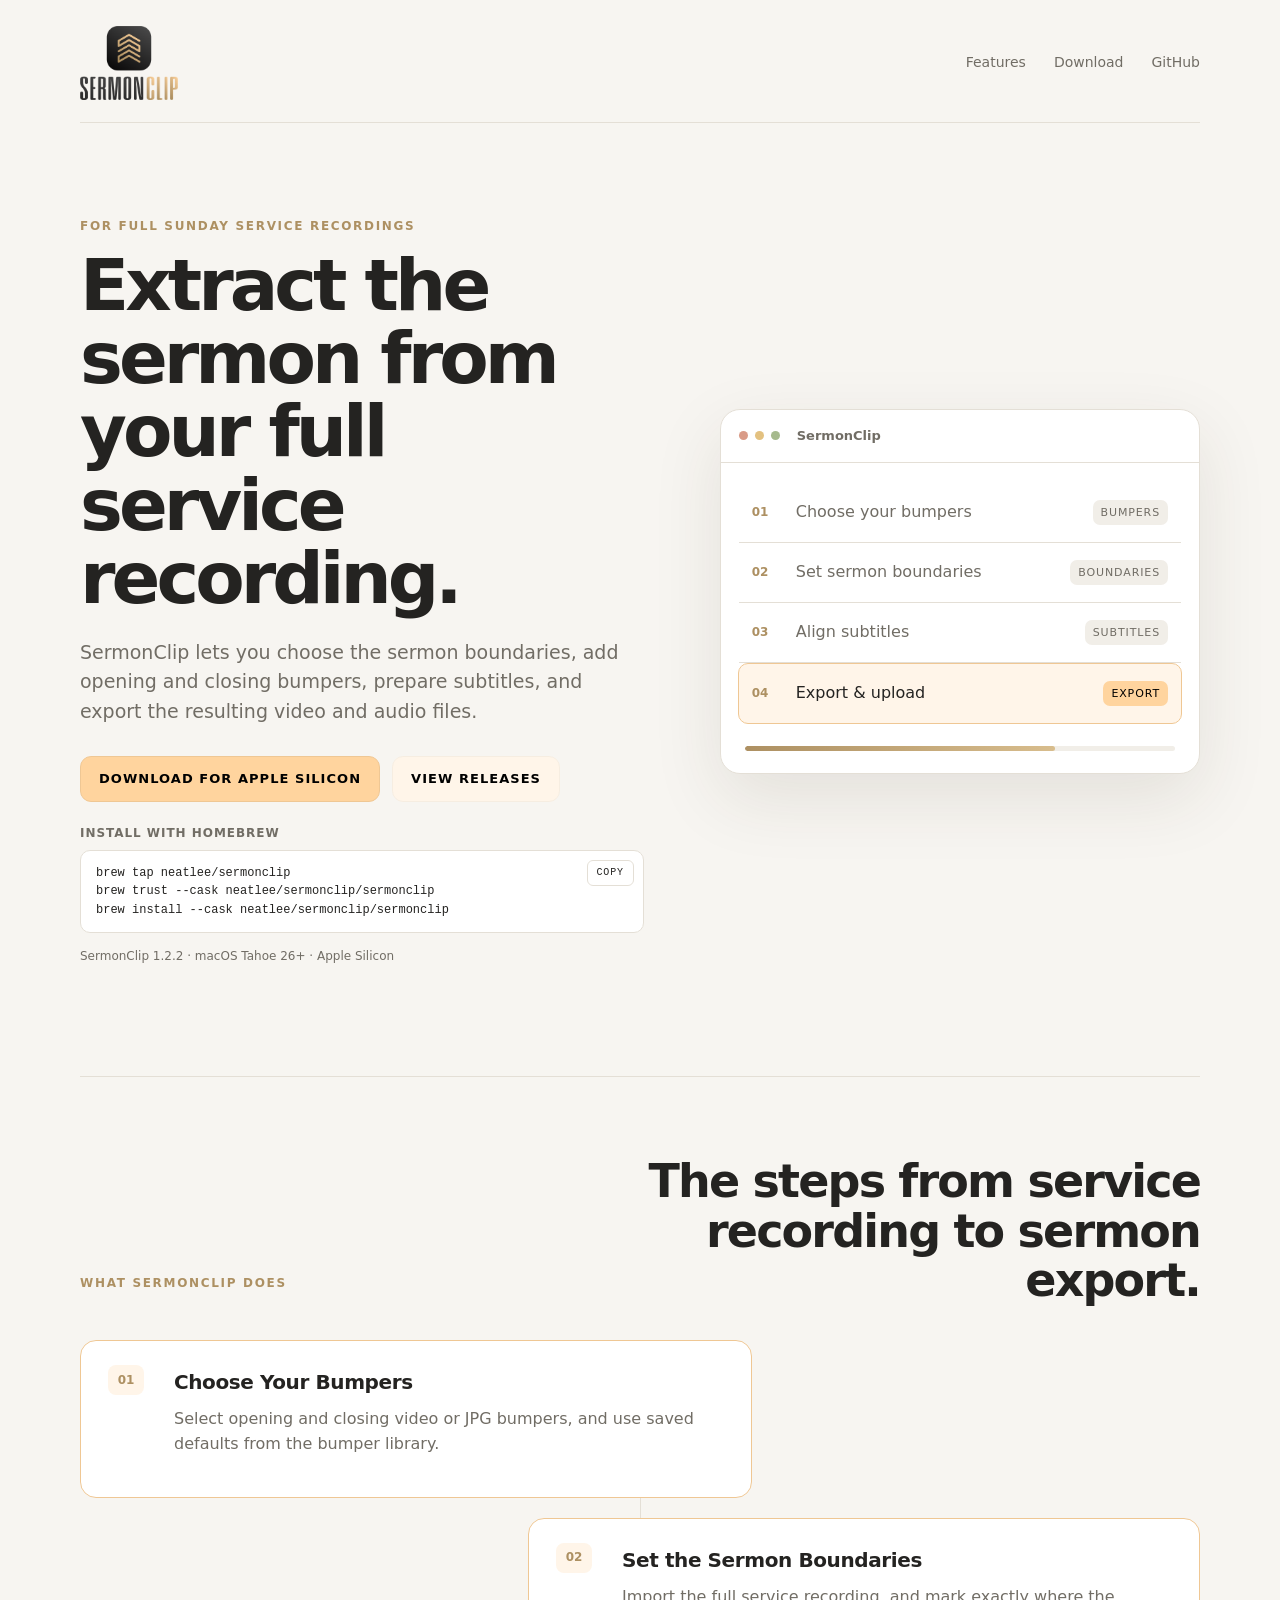
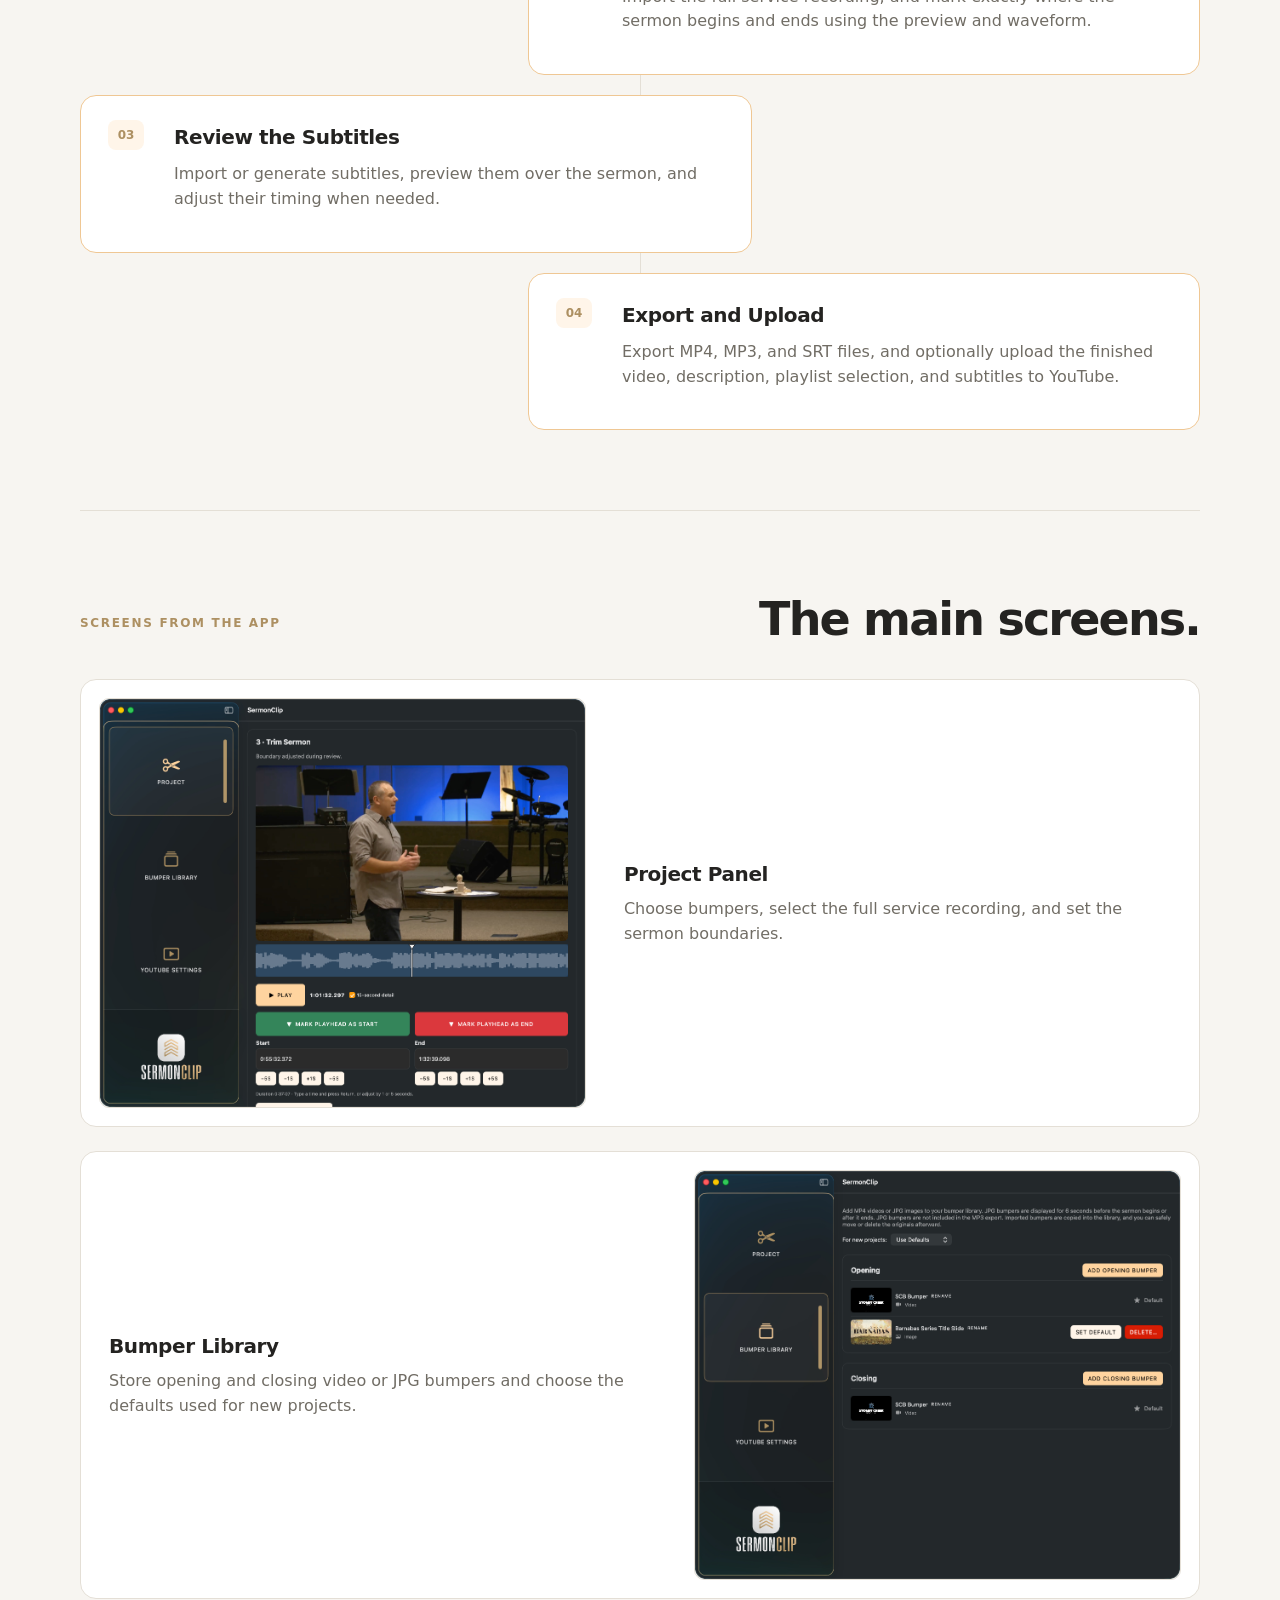
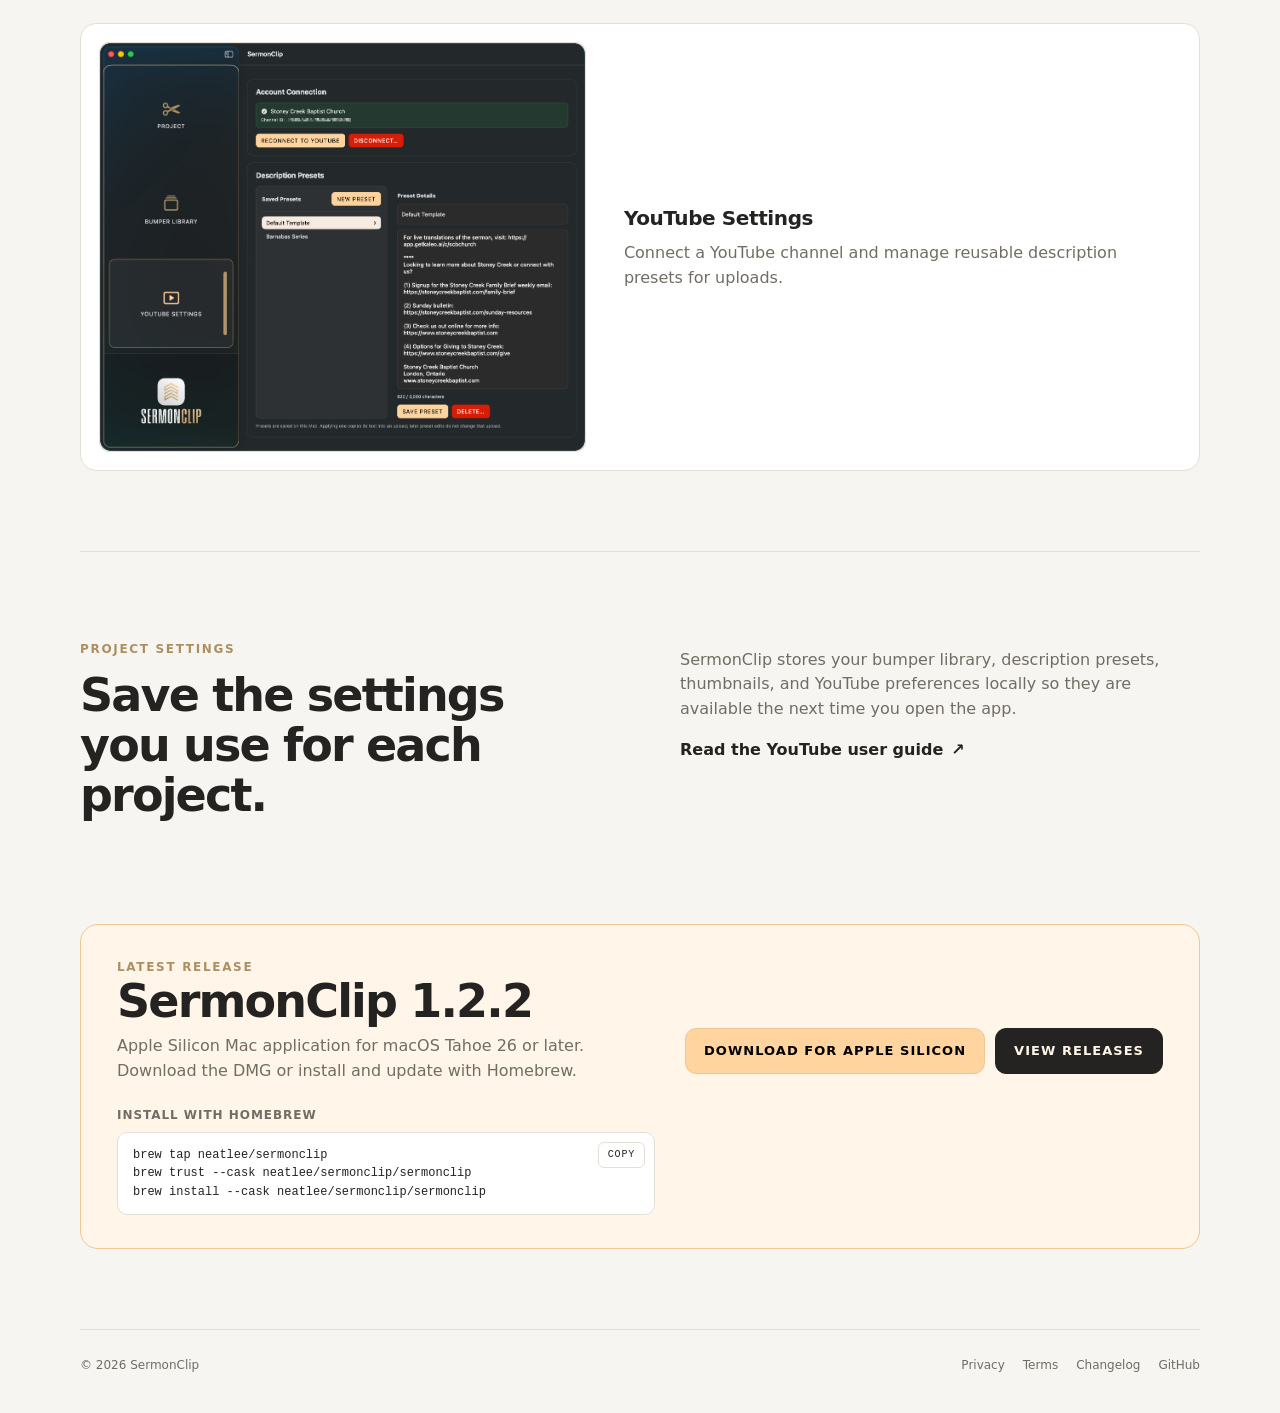
==== index.html @ 98834804 "Place release actions beside download copy" ====
<!doctype html>
<html lang="en">
<head>
  <meta charset="utf-8">
  <meta name="viewport" content="width=device-width, initial-scale=1">
  <meta name="description" content="SermonClip extracts a sermon from a full Sunday service recording and exports the video, audio, and subtitles.">
  <meta name="theme-color" content="#f7f5f1">
  <title>SermonClip — Sermon extraction from full service recordings</title>
  <link rel="icon" href="site-assets/favicon.png">
  <link rel="stylesheet" href="site.css">
  <!-- Google tag (gtag.js) -->
  <script async src="https://www.googletagmanager.com/gtag/js?id=G-7XK217PPE0"></script>
  <script>
    window.dataLayer = window.dataLayer || [];
    function gtag(){dataLayer.push(arguments);}
    gtag('js', new Date());
    gtag('config', 'G-7XK217PPE0');
  </script>
</head>
<body>
  <header class="site-header">
    <a class="brand" href="./" aria-label="SermonClip home">
      <picture class="brand-mark">
        <source media="(prefers-color-scheme: dark)" srcset="site-assets/SermonClip-Darkmode-Logo.png">
        <img src="site-assets/SermonClip-Lightmode-Logo.png" alt="SermonClip">
      </picture>
    </a>
    <nav aria-label="Primary navigation">
      <a href="#features">Features</a>
      <a href="#download">Download</a>
      <a href="https://github.com/neatlee/SermonClip">GitHub</a>
    </nav>
  </header>

  <main>
    <section class="hero" aria-labelledby="hero-title">
      <div class="hero-copy">
        <p class="eyebrow">For full Sunday service recordings</p>
        <h1 id="hero-title">Extract the sermon from your full service recording.</h1>
        <p class="lede">SermonClip lets you choose the sermon boundaries, add opening and closing bumpers, prepare subtitles, and export the resulting video and audio files.</p>
        <div class="hero-actions">
          <a class="button button-primary" href="https://github.com/neatlee/SermonClip/releases/download/v1.2.2/SermonClip-1.2.2-arm64.dmg">Download for Apple Silicon</a>
          <a class="button button-secondary" href="https://github.com/neatlee/SermonClip/releases">View releases</a>
        </div>
        <div class="homebrew-install"><div class="install-heading">Install with Homebrew</div><pre><button class="copy-command" type="button" data-copy="brew tap neatlee/sermonclip\nbrew trust --cask neatlee/sermonclip/sermonclip\nbrew install --cask neatlee/sermonclip/sermonclip">Copy</button><code>brew tap neatlee/sermonclip
brew trust --cask neatlee/sermonclip/sermonclip
brew install --cask neatlee/sermonclip/sermonclip</code></pre></div>
        <p class="microcopy">SermonClip 1.2.2 · macOS Tahoe 26+ · Apple Silicon</p>
      </div>
      <div class="hero-card" aria-label="SermonClip workflow">
        <div class="window-chrome"><span></span><span></span><span></span><b>SermonClip</b></div>
        <div class="workflow">
          <div class="workflow-row"><strong>01</strong><span>Choose your bumpers</span><em>Bumpers</em></div>
          <div class="workflow-row"><strong>02</strong><span>Set sermon boundaries</span><em>Boundaries</em></div>
          <div class="workflow-row"><strong>03</strong><span>Align subtitles</span><em>Subtitles</em></div>
          <div class="workflow-row active"><strong>04</strong><span>Export &amp; upload</span><em>Export</em></div>
        </div>
        <div class="progress"><span></span></div>
      </div>
    </section>

    <section class="section" id="features" aria-labelledby="features-title">
      <div class="section-heading"><p class="eyebrow">What SermonClip does</p><h2 id="features-title">The steps from service recording to sermon export.</h2></div>
      <div class="process-list">
        <article class="process-step reveal"><span class="process-number">01</span><div><h3>Choose Your Bumpers</h3><p>Select opening and closing video or JPG bumpers, and use saved defaults from the bumper library.</p></div></article>
        <article class="process-step reveal"><span class="process-number">02</span><div><h3>Set the Sermon Boundaries</h3><p>Import the full service recording, and mark exactly where the sermon begins and ends using the preview and waveform.</p></div></article>
        <article class="process-step reveal"><span class="process-number">03</span><div><h3>Review the Subtitles</h3><p>Import or generate subtitles, preview them over the sermon, and adjust their timing when needed.</p></div></article>
        <article class="process-step reveal"><span class="process-number">04</span><div><h3>Export and Upload</h3><p>Export MP4, MP3, and SRT files, and optionally upload the finished video, description, playlist selection, and subtitles to YouTube.</p></div></article>
      </div>
    </section>

    <section class="section screen-section" aria-labelledby="screens-title">
      <div class="section-heading"><p class="eyebrow">Screens from the app</p><h2 id="screens-title">The main screens.</h2></div>
      <div class="screen-grid">
        <article class="screen-card reveal"><a class="screen-card-link" href="site-assets/screens/project.png" data-lightbox="Project Panel"><img class="screen-card-image" src="site-assets/screens/project.png" alt="SermonClip Project Panel showing sermon trimming controls" loading="lazy"><div class="screen-caption"><h3>Project Panel</h3><p>Choose bumpers, select the full service recording, and set the sermon boundaries.</p></div></a></article>
        <article class="screen-card reveal"><a class="screen-card-link" href="site-assets/screens/bumpers.png" data-lightbox="Bumper Library"><img class="screen-card-image" src="site-assets/screens/bumpers.png" alt="SermonClip Bumper Library screen with opening and closing bumpers" loading="lazy"><div class="screen-caption"><h3>Bumper Library</h3><p>Store opening and closing video or JPG bumpers and choose the defaults used for new projects.</p></div></a></article>
        <article class="screen-card reveal"><a class="screen-card-link" href="site-assets/screens/youtube.png" data-lightbox="YouTube Settings"><img class="screen-card-image" src="site-assets/screens/youtube.png" alt="SermonClip YouTube Settings screen with account connection and description presets" loading="lazy"><div class="screen-caption"><h3>YouTube Settings</h3><p>Connect a YouTube channel and manage reusable description presets for uploads.</p></div></a></article>
      </div>
    </section>

    <section class="split-section reveal">
      <div><p class="eyebrow">Project settings</p><h2>Save the settings you use for each project.</h2></div>
      <div class="split-copy"><p>SermonClip stores your bumper library, description presets, thumbnails, and YouTube preferences locally so they are available the next time you open the app.</p><a class="text-link" href="youtube-setup/">Read the YouTube user guide <span aria-hidden="true">↗</span></a></div>
    </section>

    <section class="download-panel reveal" id="download" aria-labelledby="download-title">
      <div class="download-panel-copy"><p class="eyebrow">Latest release</p><h2 id="download-title">SermonClip 1.2.2</h2><p>Apple Silicon Mac application for macOS Tahoe 26 or later. Download the DMG or install and update with Homebrew.</p><div class="homebrew-install"><div class="install-heading">Install with Homebrew</div><pre><button class="copy-command" type="button" data-copy="brew tap neatlee/sermonclip\nbrew trust --cask neatlee/sermonclip/sermonclip\nbrew install --cask neatlee/sermonclip/sermonclip">Copy</button><code>brew tap neatlee/sermonclip
brew trust --cask neatlee/sermonclip/sermonclip
brew install --cask neatlee/sermonclip/sermonclip</code></pre></div></div><div class="download-actions"><a class="button button-primary" href="https://github.com/neatlee/SermonClip/releases/download/v1.2.2/SermonClip-1.2.2-arm64.dmg">Download for Apple Silicon</a><a class="button button-secondary" href="https://github.com/neatlee/SermonClip/releases">View releases</a></div>
    </section>
  </main>

  <footer class="site-footer">
    <span>© <span data-current-year>2026</span> SermonClip</span>
    <span class="footer-links"><a href="privacy/">Privacy</a><a href="terms/">Terms</a><a href="changelog/">Changelog</a><a href="https://github.com/neatlee/SermonClip">GitHub</a></span>
  </footer>
  <dialog class="lightbox" aria-label="Screenshot preview">
    <button class="lightbox-close" type="button" aria-label="Close screenshot preview"><span aria-hidden="true">×</span><span>CLOSE</span></button>
    <button class="lightbox-nav lightbox-prev" type="button" aria-label="Previous screenshot"><span aria-hidden="true">‹</span></button>
    <img src="" alt="">
    <button class="lightbox-nav lightbox-next" type="button" aria-label="Next screenshot"><span aria-hidden="true">›</span></button>
  </dialog>
  <script>
    document.documentElement.classList.add('js');
    const revealItems = document.querySelectorAll('.reveal');
    if ('IntersectionObserver' in window) {
      const observer = new IntersectionObserver((entries, instance) => {
        entries.forEach((entry) => {
          if (!entry.isIntersecting) return;
          entry.target.classList.add('is-visible');
          instance.unobserve(entry.target);
        });
      }, { threshold: 0.14, rootMargin: '0px 0px -8% 0px' });
      revealItems.forEach((item) => observer.observe(item));
    } else {
      revealItems.forEach((item) => item.classList.add('is-visible'));
    }

    const lightbox = document.querySelector('.lightbox');
    const lightboxImage = lightbox.querySelector('img');
    const lightboxLinks = [...document.querySelectorAll('[data-lightbox]')];
    let lightboxIndex = 0;
    const showLightboxImage = (index) => {
      lightboxIndex = (index + lightboxLinks.length) % lightboxLinks.length;
      const link = lightboxLinks[lightboxIndex];
      lightboxImage.src = link.href;
      lightboxImage.alt = link.querySelector('img').alt;
    };
    lightboxLinks.forEach((link, index) => {
      link.addEventListener('click', (event) => {
        event.preventDefault();
        showLightboxImage(index);
        lightbox.showModal();
      });
    });

    document.querySelectorAll('.copy-command').forEach((button) => {
      button.addEventListener('click', async () => {
        await navigator.clipboard.writeText(button.dataset.copy);
        const original = button.textContent;
        button.textContent = 'Copied';
        window.setTimeout(() => { button.textContent = original; }, 1500);
      });
    });
    lightbox.querySelector('.lightbox-prev').addEventListener('click', () => showLightboxImage(lightboxIndex - 1));
    lightbox.querySelector('.lightbox-next').addEventListener('click', () => showLightboxImage(lightboxIndex + 1));
    lightbox.querySelector('.lightbox-close').addEventListener('click', () => lightbox.close());
    lightbox.addEventListener('click', (event) => {
      if (event.target === lightbox) lightbox.close();
    });
    lightbox.addEventListener('keydown', (event) => {
      if (event.key === 'ArrowLeft') showLightboxImage(lightboxIndex - 1);
      if (event.key === 'ArrowRight') showLightboxImage(lightboxIndex + 1);
    });
    document.querySelectorAll('[data-current-year]').forEach((element) => {
      element.textContent = new Date().getFullYear();
    });
  </script>
</body>
</html>
---- site.css ----
:root {
  color-scheme: light dark;
  --bg: #f7f5f1;
  --surface: #ffffff;
  --surface-soft: #f1eee8;
  --text: #242321;
  --muted: #716d65;
  --line: #e4dfd6;
  --accent: #ad9062;
  --primary: #ffd49e;
  --primary-border: #efc794;
  --secondary: #fff5e9;
  --secondary-border: #f6ede1;
  --shadow: 0 24px 70px rgba(59, 47, 29, .10);
}

@media (prefers-color-scheme: dark) {
  :root { --bg:#1f211f; --surface:#292b29; --surface-soft:#30332f; --text:#f4f0e8; --muted:#bcb6ab; --line:#45463f; --primary:#ffd49e; --secondary:#fff5e9; --shadow:0 24px 70px rgba(0,0,0,.28); }
}

* { box-sizing: border-box; }
html { scroll-behavior: smooth; }
body { margin:0; background:var(--bg); color:var(--text); font-family:-apple-system,BlinkMacSystemFont,"SF Pro Display","SF Pro Text",system-ui,sans-serif; line-height:1.55; }
a { color:inherit; }
.site-header, main, .site-footer { width:min(1120px, calc(100% - 48px)); margin-inline:auto; }
.site-header { display:flex; align-items:center; justify-content:space-between; padding:26px 0 22px; border-bottom:1px solid var(--line); }
.brand { display:block; width:166px; }
.brand-mark img { display:block; width:100%; height:auto; max-height:74px; object-fit:contain; object-position:left center; }
nav { display:flex; align-items:center; gap:28px; font-size:14px; color:var(--muted); }
nav a, .text-link, .footer-links a { text-decoration:none; transition:color .25s ease; }
nav a:hover, .text-link:hover, .footer-links a:hover { color:var(--text); }
.hero { display:grid; grid-template-columns:1.08fr .92fr; gap:76px; align-items:center; padding:94px 0 110px; }
.hero-copy { animation:fade-up .7s cubic-bezier(.22,.8,.32,1) both; }
.hero-card { animation:fade-up .8s .12s cubic-bezier(.22,.8,.32,1) both; }
.eyebrow { margin:0 0 13px; color:var(--accent); font-size:12px; font-weight:750; letter-spacing:.14em; text-transform:uppercase; }
h1,h2,h3,p { margin-top:0; }
h1 { max-width:690px; margin-bottom:22px; font-size:clamp(42px,6vw,72px); line-height:1.02; letter-spacing:-.055em; }
h2 { margin-bottom:16px; font-size:clamp(30px,4vw,46px); line-height:1.08; letter-spacing:-.04em; }
h3 { margin-bottom:9px; font-size:20px; letter-spacing:-.02em; }
.lede { max-width:595px; margin-bottom:30px; color:var(--muted); font-size:19px; }
.hero-actions { display:flex; flex-wrap:wrap; gap:12px; }
.button { display:inline-flex; align-items:center; justify-content:center; min-height:46px; padding:11px 18px; border:1px solid; border-radius:11px; font-size:13px; font-weight:750; letter-spacing:.08em; text-decoration:none; text-transform:uppercase; transition:transform .18s ease, box-shadow .18s ease, background .18s ease; }
.button:hover { transform:translateY(-2px); box-shadow:0 8px 20px rgba(61,44,22,.12); }
.button-primary { background:var(--primary); border-color:var(--primary-border); color:#000; }
.button-secondary { background:var(--secondary); border-color:var(--secondary-border); color:#000; }
.microcopy { margin:14px 0 0; color:var(--muted); font-size:12px; }
.homebrew-install { position:relative; max-width:620px; margin-top:22px; }.install-heading { margin-bottom:7px; color:var(--muted); font-size:12px; font-weight:750; letter-spacing:.08em; text-transform:uppercase; }.copy-command { position:absolute; top:36px; right:10px; z-index:1; padding:4px 9px; border:1px solid var(--line); border-radius:6px; background:var(--surface); color:var(--text); cursor:pointer; font:inherit; font-size:10px; letter-spacing:.08em; text-transform:uppercase; transition:color .25s ease, border-color .25s ease, background .25s ease; }.copy-command:hover { border-color:var(--primary-border); background:var(--primary); }.homebrew-install pre { overflow:auto; margin:0; padding:13px 108px 13px 15px; border:1px solid var(--line); border-radius:10px; background:var(--surface); color:var(--text); font:12px/1.55 ui-monospace,SFMono-Regular,Menlo,monospace; }.homebrew-install code { white-space:pre; }
.hero-card { overflow:hidden; border:1px solid var(--line); border-radius:20px; background:var(--surface); box-shadow:var(--shadow); transition:transform .35s ease, box-shadow .35s ease; }
.hero-card:hover { transform:translateY(-5px); box-shadow:0 30px 80px rgba(59,47,29,.14); }
.window-chrome { display:flex; align-items:center; gap:7px; padding:16px 18px; border-bottom:1px solid var(--line); color:var(--muted); font-size:13px; }
.window-chrome span { width:9px; height:9px; border-radius:50%; background:#d8d2c8; }.window-chrome span:first-child { background:#d99b87; }.window-chrome span:nth-child(2) { background:#e3c180; }.window-chrome span:nth-child(3) { background:#a6ba8d; }.window-chrome b { margin-left:10px; font-weight:650; }
.workflow { padding:20px 18px 12px; }.workflow-row { display:grid; grid-template-columns:34px 1fr auto; align-items:center; gap:10px; padding:17px 13px; border-bottom:1px solid var(--line); color:var(--muted); }.workflow-row strong { color:var(--accent); font-size:12px; }.workflow-row em { padding:4px 8px; border-radius:7px; background:var(--surface-soft); font-size:11px; font-style:normal; letter-spacing:.08em; text-transform:uppercase; }.workflow-row.active { margin-inline:-1px; border:1px solid var(--primary-border); border-radius:10px; background:var(--secondary); color:var(--text); }.workflow-row.active em { background:var(--primary); color:#000; }
.progress { height:5px; margin:10px 24px 22px; overflow:hidden; border-radius:10px; background:var(--surface-soft); }.progress span { display:block; width:72%; height:100%; border-radius:inherit; background:linear-gradient(90deg,var(--accent),#d8bd8d,var(--accent)); background-size:200% 100%; animation:progress-shimmer 3.5s ease-in-out infinite; }
.section { padding:80px 0; border-top:1px solid var(--line); }.section-heading { display:flex; align-items:end; justify-content:space-between; gap:40px; margin-bottom:34px; }.section-heading h2 { max-width:620px; margin-bottom:0; text-align:right; }
.process-list { position:relative; display:grid; gap:20px; }
.process-list::before { position:absolute; top:24px; bottom:24px; left:50%; width:1px; background:var(--line); content:""; }
.process-step { position:relative; z-index:1; display:grid; grid-template-columns:48px 1fr; align-items:start; gap:18px; width:60%; min-height:146px; padding:24px 27px; border:1px solid var(--primary-border); border-radius:16px; background:var(--surface); }
.process-step:nth-child(even) { margin-left:auto; }
.process-step:hover { border-color:var(--primary-border); }
.process-number { display:inline-flex; align-items:center; justify-content:center; width:36px; height:30px; border-radius:8px; background:var(--secondary); color:var(--accent); font-size:12px; font-weight:750; }
.process-step h3 { margin:2px 0 9px; }
.process-step p, .split-copy p, .download-panel p { color:var(--muted); }
.screen-section { padding-top:84px; }
.screen-grid { display:grid; gap:24px; }
.screen-card { overflow:hidden; padding:0; border:1px solid var(--line); border-radius:16px; background:var(--surface); transition:transform .25s ease, border-color .25s ease, box-shadow .25s ease; }
.screen-card-link { display:flex; align-items:center; gap:28px; padding:18px; color:inherit; text-decoration:none; }
.screen-card:nth-child(even) .screen-card-image { order:2; }
.screen-card:nth-child(even) .screen-caption { order:1; }
.screen-card:hover { transform:translateY(-4px); border-color:var(--primary-border); box-shadow:0 14px 34px rgba(59,47,29,.08); }
.screen-card-link { border-radius:inherit; outline-offset:4px; }
.screen-card-link:focus-visible { outline:2px solid var(--accent); }
.screen-card-image { display:block; flex:0 0 45%; width:100%; max-width:45%; height:auto; border:1px solid var(--line); border-radius:10px; transition:filter .2s ease, transform .2s ease; }
.screen-card-link:hover .screen-card-image { filter:brightness(.94); transform:scale(1.01); }
.screen-caption { min-width:0; flex:1 1 auto; padding:19px 10px; }
.screen-caption h3 { margin-bottom:7px; }
.screen-caption p { margin-bottom:0; color:var(--muted); }
.lightbox { width:min(1000px,calc(100% - 40px)); max-width:none; padding:0 64px; overflow:visible; border:0; outline:none; background:transparent; }
.lightbox:focus,.lightbox:focus-visible { outline:none; }
.lightbox::backdrop { background:rgba(0,0,0,.72); }
.lightbox img { display:block; width:100%; height:auto; max-height:calc(100vh - 70px); object-fit:contain; }
.lightbox-close { display:flex; align-items:center; gap:5px; margin:10px 0 8px auto; padding:0; border:0; background:transparent; color:#fff; font:inherit; font-size:11px; font-weight:750; letter-spacing:.12em; cursor:pointer; transition:color .25s ease; }
.lightbox-close:hover { color:var(--accent); }
.lightbox-close:focus,.lightbox-close:focus-visible { outline:none; box-shadow:none; }
.lightbox-close span:first-child { font-size:18px; font-weight:400; line-height:11px; }
.lightbox-nav { position:absolute; top:50%; display:flex; align-items:center; justify-content:center; width:34px; height:54px; margin:0; padding:0; transform:translateY(-50%); border:1px solid rgba(255,255,255,.28); border-radius:10px; background:rgba(0,0,0,.38); color:#fff; font:inherit; font-size:30px; line-height:1; cursor:pointer; transition:color .25s ease, transform .18s ease, background .18s ease; }
.lightbox-nav:hover { background:rgba(0,0,0,.62); }
.lightbox-nav:hover { color:var(--accent); }
.lightbox-nav:hover { transform:translateY(-50%) scale(1.1); }
.lightbox-prev { left:12px; }
.lightbox-next { right:12px; }
@media (max-width:560px) { .lightbox { padding:0 50px; }.lightbox-nav { width:30px; height:46px; }.lightbox-prev { left:0; }.lightbox-next { right:0; } }
.split-section { display:grid; grid-template-columns:1fr 1fr; gap:80px; padding:88px 0; border-top:1px solid var(--line); animation:fade-up .7s .08s cubic-bezier(.22,.8,.32,1) both; }.split-copy { max-width:500px; padding-top:8px; }.text-link { display:inline-flex; gap:8px; color:var(--text); font-weight:700; }.text-link span { transition:transform .2s ease; }.text-link:hover span { transform:translate(3px,-3px); }
.download-panel { display:flex; align-items:flex-start; justify-content:space-between; gap:30px; margin:0 0 80px; padding:33px 36px; border:1px solid var(--primary-border); border-radius:18px; background:var(--secondary); color:#242321; animation:fade-up .7s .14s cubic-bezier(.22,.8,.32,1) both; }.download-panel-copy { flex:1; min-width:0; }.download-panel h2 { margin-bottom:8px; }.download-panel .eyebrow { color:var(--accent); }.download-panel p { margin-bottom:0; color:#716d65; }.download-panel .homebrew-install { max-width:620px; }.download-panel .install-heading { color:#716d65; }.download-panel .button-secondary { background:#242321; border-color:#242321; color:var(--secondary); }.download-actions { display:flex; flex-wrap:wrap; justify-content:flex-end; gap:10px; margin-top:70px; flex-shrink:0; }
.site-footer { display:flex; justify-content:space-between; gap:20px; padding:26px 0 38px; border-top:1px solid var(--line); color:var(--muted); font-size:12px; }.footer-links { display:flex; gap:18px; }
.legal-page { max-width:780px; padding:78px 0 90px; }.legal-page h1 { margin-bottom:12px; font-size:clamp(38px,5vw,58px); }.legal-date { margin-bottom:44px; color:var(--muted); font-size:14px; }.legal-page h2 { margin:42px 0 13px; font-size:25px; }.legal-page p, .legal-page li { color:var(--muted); }.legal-page ul { padding-left:22px; }.legal-page li + li { margin-top:8px; }.legal-page a { color:var(--text); font-weight:650; }
.changelog-page h3 { margin:32px 0 11px; font-size:21px; }
.muted-parenthetical { color:var(--muted); font-size:.55em; font-weight:500; letter-spacing:0; }
.js .reveal { opacity:0; transform:translateY(24px); animation:none !important; transition:opacity .7s cubic-bezier(.22,.8,.32,1), transform .7s cubic-bezier(.22,.8,.32,1); }
.js .reveal.is-visible { opacity:1; transform:none; }
.js .feature-card:nth-child(2) { transition-delay:.08s; }.js .feature-card:nth-child(3) { transition-delay:.16s; }
@keyframes fade-up { from { opacity:0; transform:translateY(12px); } to { opacity:1; transform:translateY(0); } }
@keyframes progress-shimmer { 0%,100% { background-position:100% 0; } 50% { background-position:0 0; } }
@media (prefers-reduced-motion: reduce) { *, *::before, *::after { animation-duration:.01ms !important; animation-iteration-count:1 !important; scroll-behavior:auto !important; transition-duration:.01ms !important; } }
@media (max-width:800px) { .hero { grid-template-columns:1fr; gap:42px; padding:64px 0 76px; }.screen-grid,.split-section { grid-template-columns:1fr; }.screen-card-link { flex-direction:column; align-items:stretch; gap:8px; }.screen-card-image { flex-basis:auto; max-width:100%; }.screen-card:nth-child(even) .screen-card-image,.screen-card:nth-child(even) .screen-caption { order:initial; }.section-heading { display:block; }.section-heading h2 { margin-top:10px; text-align:left; }.process-list::before { left:18px; }.process-step,.process-step:nth-child(even) { width:100%; margin-left:0; }.split-section { gap:18px; }.download-panel { display:block; }.download-actions { justify-content:flex-start; margin-top:20px; } }
@media (max-width:560px) { .site-header, main, .site-footer { width:min(100% - 32px, 1120px); }.site-header { align-items:flex-start; gap:18px; }.brand { width:137px; } nav { flex-wrap:wrap; justify-content:flex-end; gap:10px 14px; font-size:12px; }.hero { padding-top:48px; }.lede { font-size:17px; }.feature-card { min-height:0; }.feature-number { margin-bottom:28px; }.site-footer { display:block; }.footer-links { margin-top:13px; flex-wrap:wrap; } }
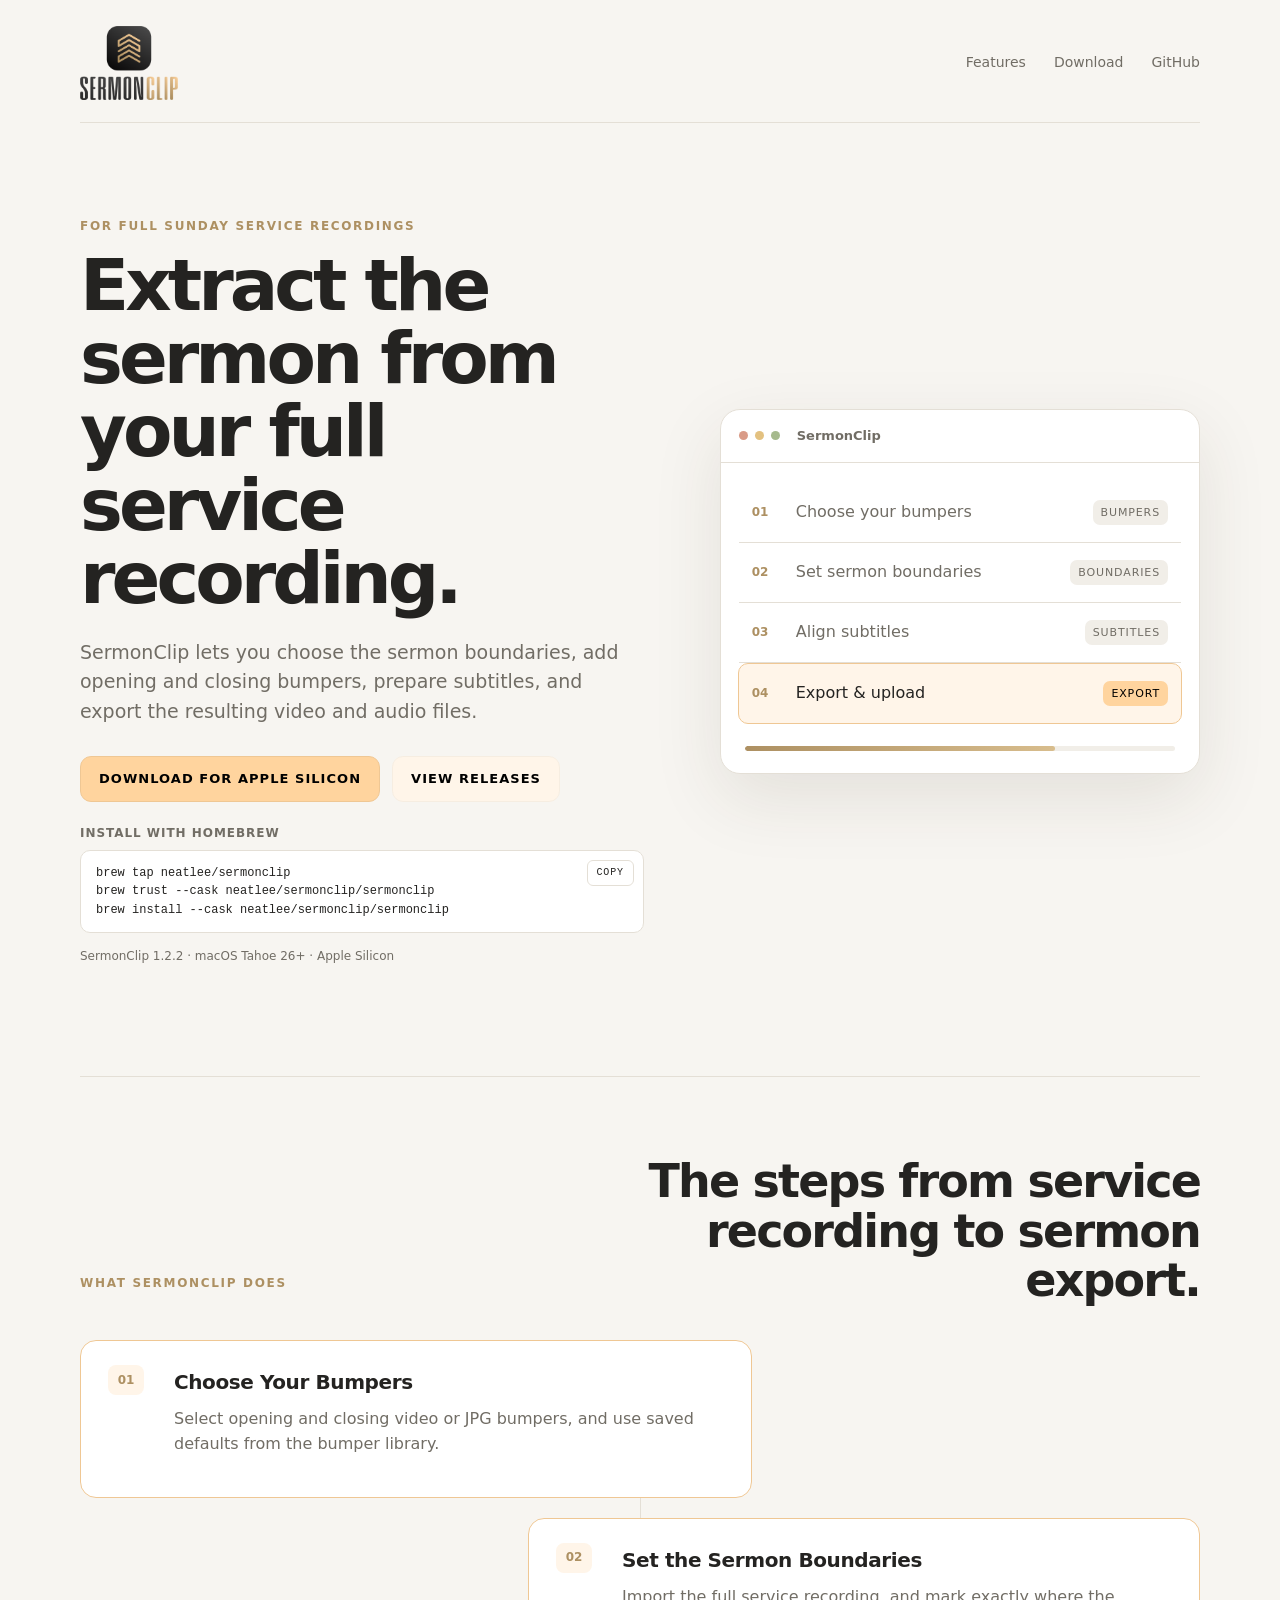
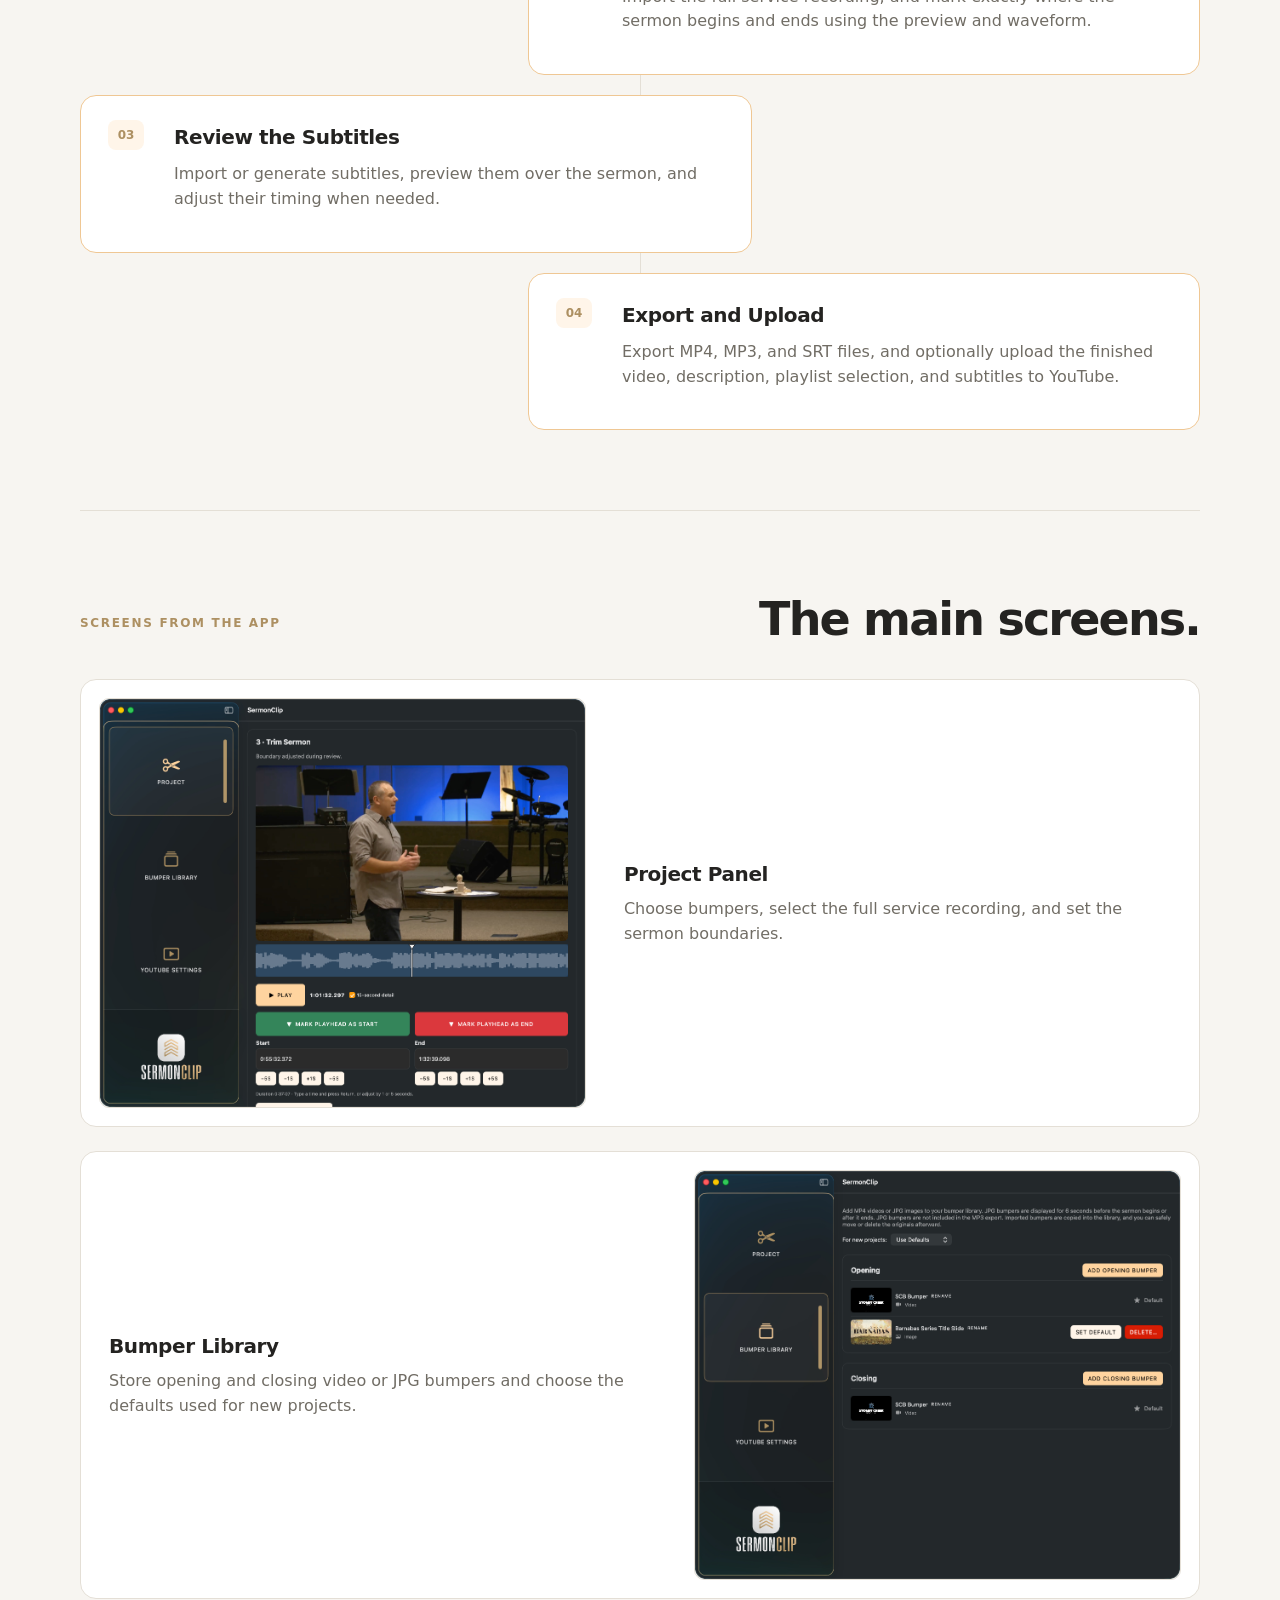
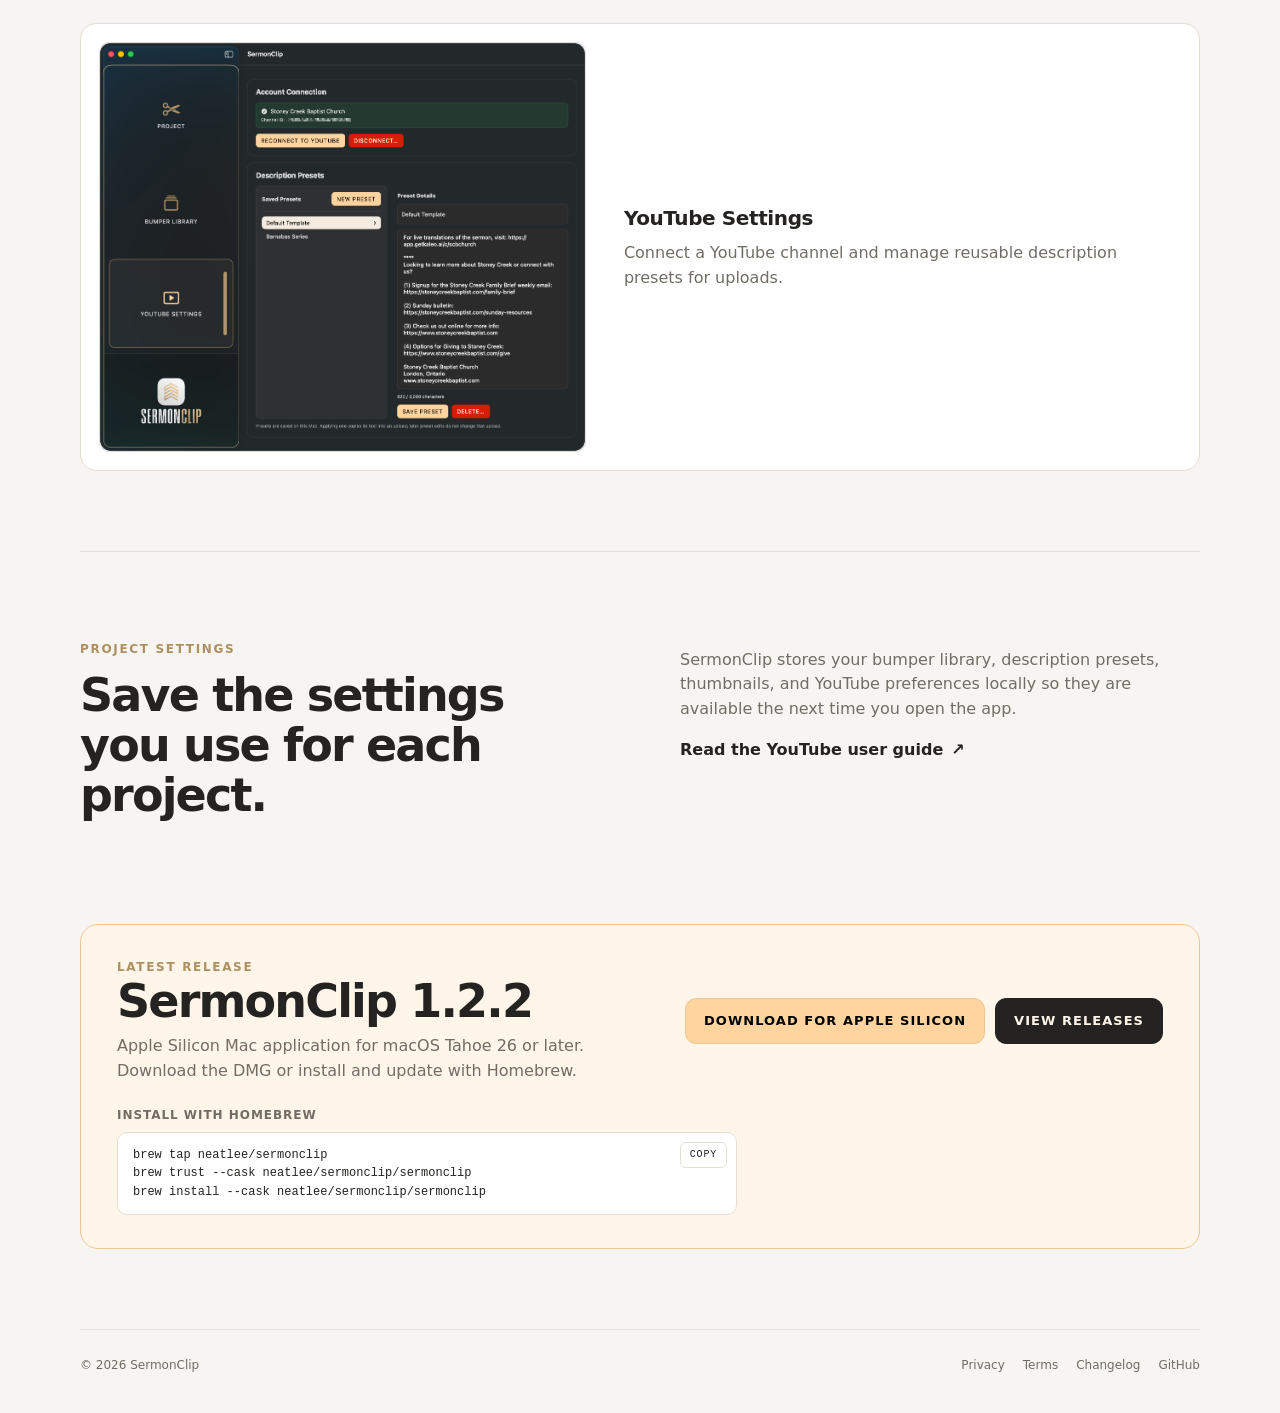
==== commit eef9938b: "Keep Homebrew block below release actions" ====
--- a/index.html
+++ b/index.html
@@ -84,9 +84,9 @@
     </section>
 
     <section class="download-panel reveal" id="download" aria-labelledby="download-title">
-      <div class="download-panel-copy"><p class="eyebrow">Latest release</p><h2 id="download-title">SermonClip 1.2.2</h2><p>Apple Silicon Mac application for macOS Tahoe 26 or later. Download the DMG or install and update with Homebrew.</p><div class="homebrew-install"><div class="install-heading">Install with Homebrew</div><pre><button class="copy-command" type="button" data-copy="brew tap neatlee/sermonclip\nbrew trust --cask neatlee/sermonclip/sermonclip\nbrew install --cask neatlee/sermonclip/sermonclip">Copy</button><code>brew tap neatlee/sermonclip
+      <div class="download-panel-row"><div class="download-panel-copy"><p class="eyebrow">Latest release</p><h2 id="download-title">SermonClip 1.2.2</h2><p>Apple Silicon Mac application for macOS Tahoe 26 or later. Download the DMG or install and update with Homebrew.</p></div><div class="download-actions"><a class="button button-primary" href="https://github.com/neatlee/SermonClip/releases/download/v1.2.2/SermonClip-1.2.2-arm64.dmg">Download for Apple Silicon</a><a class="button button-secondary" href="https://github.com/neatlee/SermonClip/releases">View releases</a></div></div><div class="homebrew-install"><div class="install-heading">Install with Homebrew</div><pre><button class="copy-command" type="button" data-copy="brew tap neatlee/sermonclip\nbrew trust --cask neatlee/sermonclip/sermonclip\nbrew install --cask neatlee/sermonclip/sermonclip">Copy</button><code>brew tap neatlee/sermonclip
 brew trust --cask neatlee/sermonclip/sermonclip
-brew install --cask neatlee/sermonclip/sermonclip</code></pre></div></div><div class="download-actions"><a class="button button-primary" href="https://github.com/neatlee/SermonClip/releases/download/v1.2.2/SermonClip-1.2.2-arm64.dmg">Download for Apple Silicon</a><a class="button button-secondary" href="https://github.com/neatlee/SermonClip/releases">View releases</a></div>
+brew install --cask neatlee/sermonclip/sermonclip</code></pre></div>
     </section>
   </main>
 
--- a/site.css
+++ b/site.css
@@ -90,7 +90,7 @@
 .lightbox-next { right:12px; }
 @media (max-width:560px) { .lightbox { padding:0 50px; }.lightbox-nav { width:30px; height:46px; }.lightbox-prev { left:0; }.lightbox-next { right:0; } }
 .split-section { display:grid; grid-template-columns:1fr 1fr; gap:80px; padding:88px 0; border-top:1px solid var(--line); animation:fade-up .7s .08s cubic-bezier(.22,.8,.32,1) both; }.split-copy { max-width:500px; padding-top:8px; }.text-link { display:inline-flex; gap:8px; color:var(--text); font-weight:700; }.text-link span { transition:transform .2s ease; }.text-link:hover span { transform:translate(3px,-3px); }
-.download-panel { display:flex; align-items:flex-start; justify-content:space-between; gap:30px; margin:0 0 80px; padding:33px 36px; border:1px solid var(--primary-border); border-radius:18px; background:var(--secondary); color:#242321; animation:fade-up .7s .14s cubic-bezier(.22,.8,.32,1) both; }.download-panel-copy { flex:1; min-width:0; }.download-panel h2 { margin-bottom:8px; }.download-panel .eyebrow { color:var(--accent); }.download-panel p { margin-bottom:0; color:#716d65; }.download-panel .homebrew-install { max-width:620px; }.download-panel .install-heading { color:#716d65; }.download-panel .button-secondary { background:#242321; border-color:#242321; color:var(--secondary); }.download-actions { display:flex; flex-wrap:wrap; justify-content:flex-end; gap:10px; margin-top:70px; flex-shrink:0; }
+.download-panel { margin:0 0 80px; padding:33px 36px; border:1px solid var(--primary-border); border-radius:18px; background:var(--secondary); color:#242321; animation:fade-up .7s .14s cubic-bezier(.22,.8,.32,1) both; }.download-panel-row { display:flex; align-items:center; justify-content:space-between; gap:30px; }.download-panel-copy { flex:1; min-width:0; }.download-panel h2 { margin-bottom:8px; }.download-panel .eyebrow { color:var(--accent); }.download-panel p { margin-bottom:0; color:#716d65; }.download-panel .homebrew-install { max-width:620px; }.download-panel .install-heading { color:#716d65; }.download-panel .button-secondary { background:#242321; border-color:#242321; color:var(--secondary); }.download-actions { display:flex; flex-wrap:wrap; justify-content:flex-end; gap:10px; flex-shrink:0; }
 .site-footer { display:flex; justify-content:space-between; gap:20px; padding:26px 0 38px; border-top:1px solid var(--line); color:var(--muted); font-size:12px; }.footer-links { display:flex; gap:18px; }
 .legal-page { max-width:780px; padding:78px 0 90px; }.legal-page h1 { margin-bottom:12px; font-size:clamp(38px,5vw,58px); }.legal-date { margin-bottom:44px; color:var(--muted); font-size:14px; }.legal-page h2 { margin:42px 0 13px; font-size:25px; }.legal-page p, .legal-page li { color:var(--muted); }.legal-page ul { padding-left:22px; }.legal-page li + li { margin-top:8px; }.legal-page a { color:var(--text); font-weight:650; }
 .changelog-page h3 { margin:32px 0 11px; font-size:21px; }
@@ -101,5 +101,5 @@
 @keyframes fade-up { from { opacity:0; transform:translateY(12px); } to { opacity:1; transform:translateY(0); } }
 @keyframes progress-shimmer { 0%,100% { background-position:100% 0; } 50% { background-position:0 0; } }
 @media (prefers-reduced-motion: reduce) { *, *::before, *::after { animation-duration:.01ms !important; animation-iteration-count:1 !important; scroll-behavior:auto !important; transition-duration:.01ms !important; } }
-@media (max-width:800px) { .hero { grid-template-columns:1fr; gap:42px; padding:64px 0 76px; }.screen-grid,.split-section { grid-template-columns:1fr; }.screen-card-link { flex-direction:column; align-items:stretch; gap:8px; }.screen-card-image { flex-basis:auto; max-width:100%; }.screen-card:nth-child(even) .screen-card-image,.screen-card:nth-child(even) .screen-caption { order:initial; }.section-heading { display:block; }.section-heading h2 { margin-top:10px; text-align:left; }.process-list::before { left:18px; }.process-step,.process-step:nth-child(even) { width:100%; margin-left:0; }.split-section { gap:18px; }.download-panel { display:block; }.download-actions { justify-content:flex-start; margin-top:20px; } }
+@media (max-width:800px) { .hero { grid-template-columns:1fr; gap:42px; padding:64px 0 76px; }.screen-grid,.split-section { grid-template-columns:1fr; }.screen-card-link { flex-direction:column; align-items:stretch; gap:8px; }.screen-card-image { flex-basis:auto; max-width:100%; }.screen-card:nth-child(even) .screen-card-image,.screen-card:nth-child(even) .screen-caption { order:initial; }.section-heading { display:block; }.section-heading h2 { margin-top:10px; text-align:left; }.process-list::before { left:18px; }.process-step,.process-step:nth-child(even) { width:100%; margin-left:0; }.split-section { gap:18px; }.download-panel-row { display:block; }.download-actions { justify-content:flex-start; margin-top:20px; } }
 @media (max-width:560px) { .site-header, main, .site-footer { width:min(100% - 32px, 1120px); }.site-header { align-items:flex-start; gap:18px; }.brand { width:137px; } nav { flex-wrap:wrap; justify-content:flex-end; gap:10px 14px; font-size:12px; }.hero { padding-top:48px; }.lede { font-size:17px; }.feature-card { min-height:0; }.feature-number { margin-bottom:28px; }.site-footer { display:block; }.footer-links { margin-top:13px; flex-wrap:wrap; } }
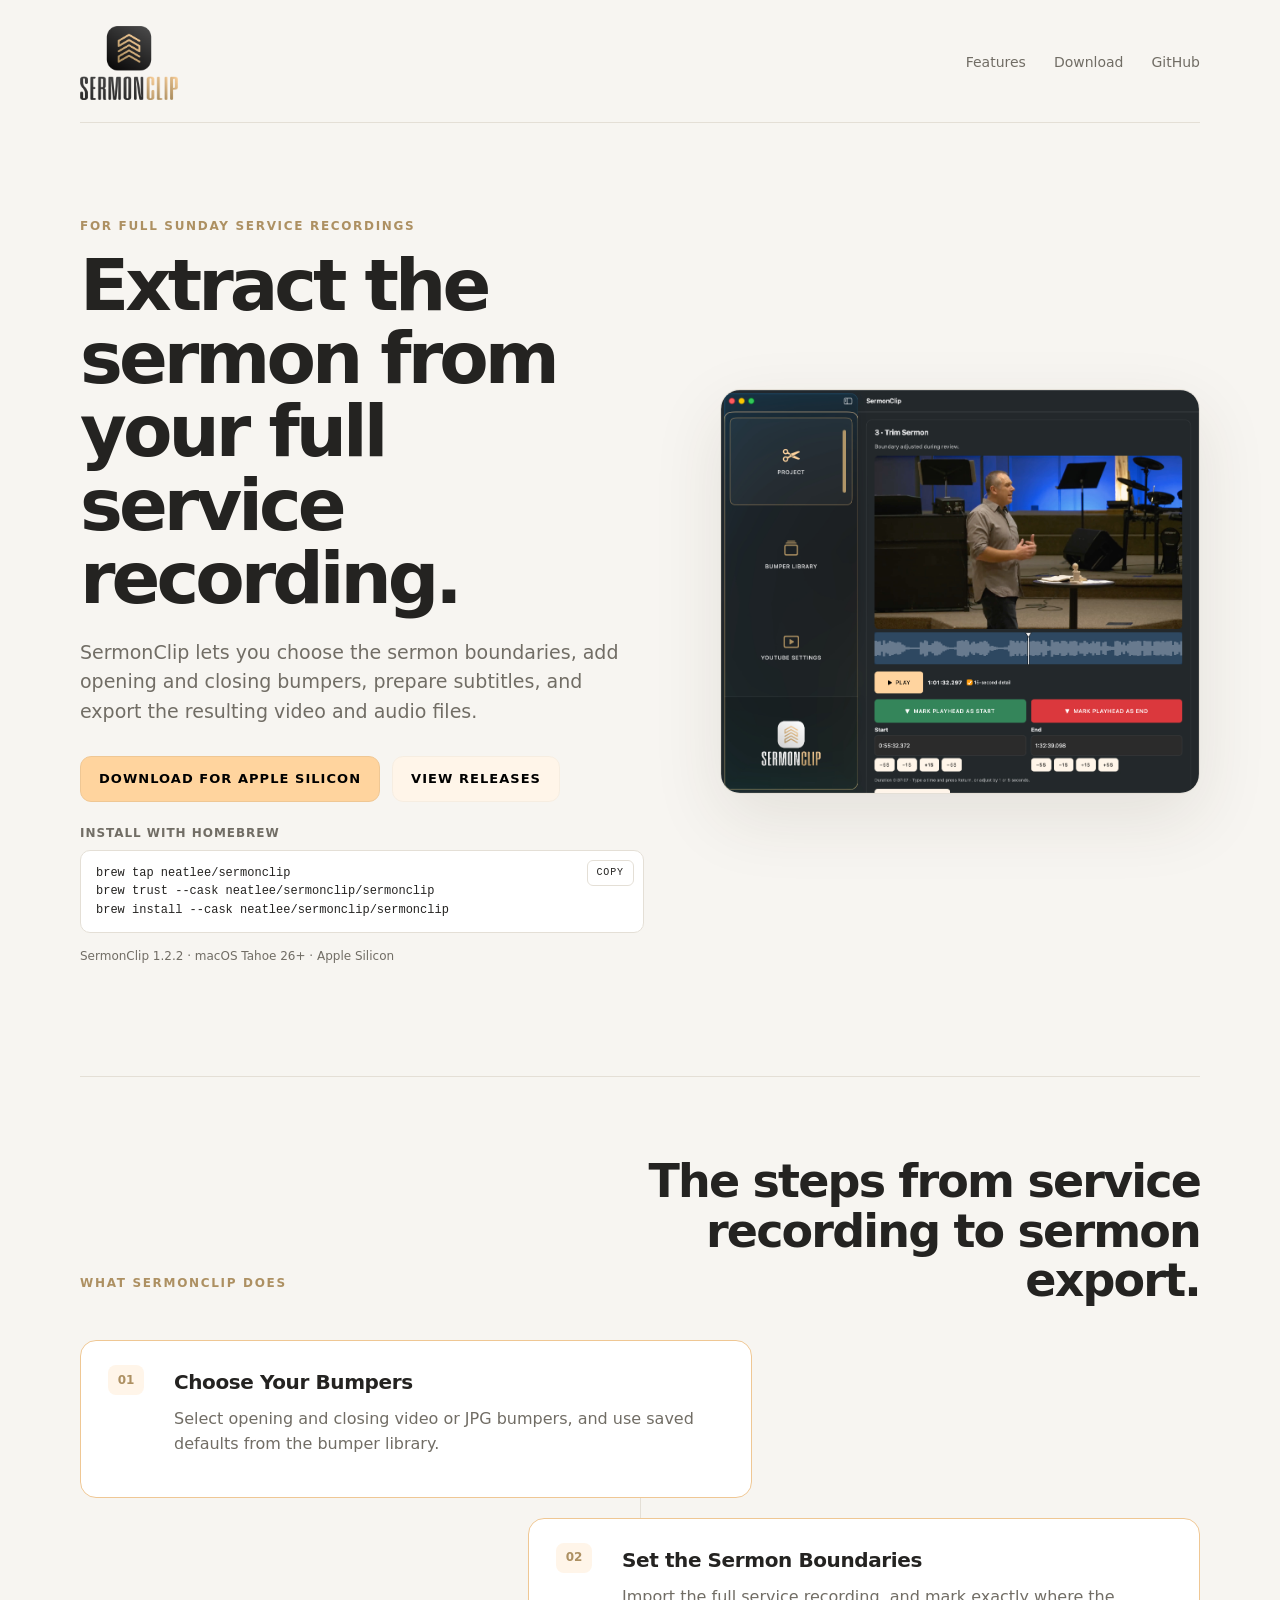
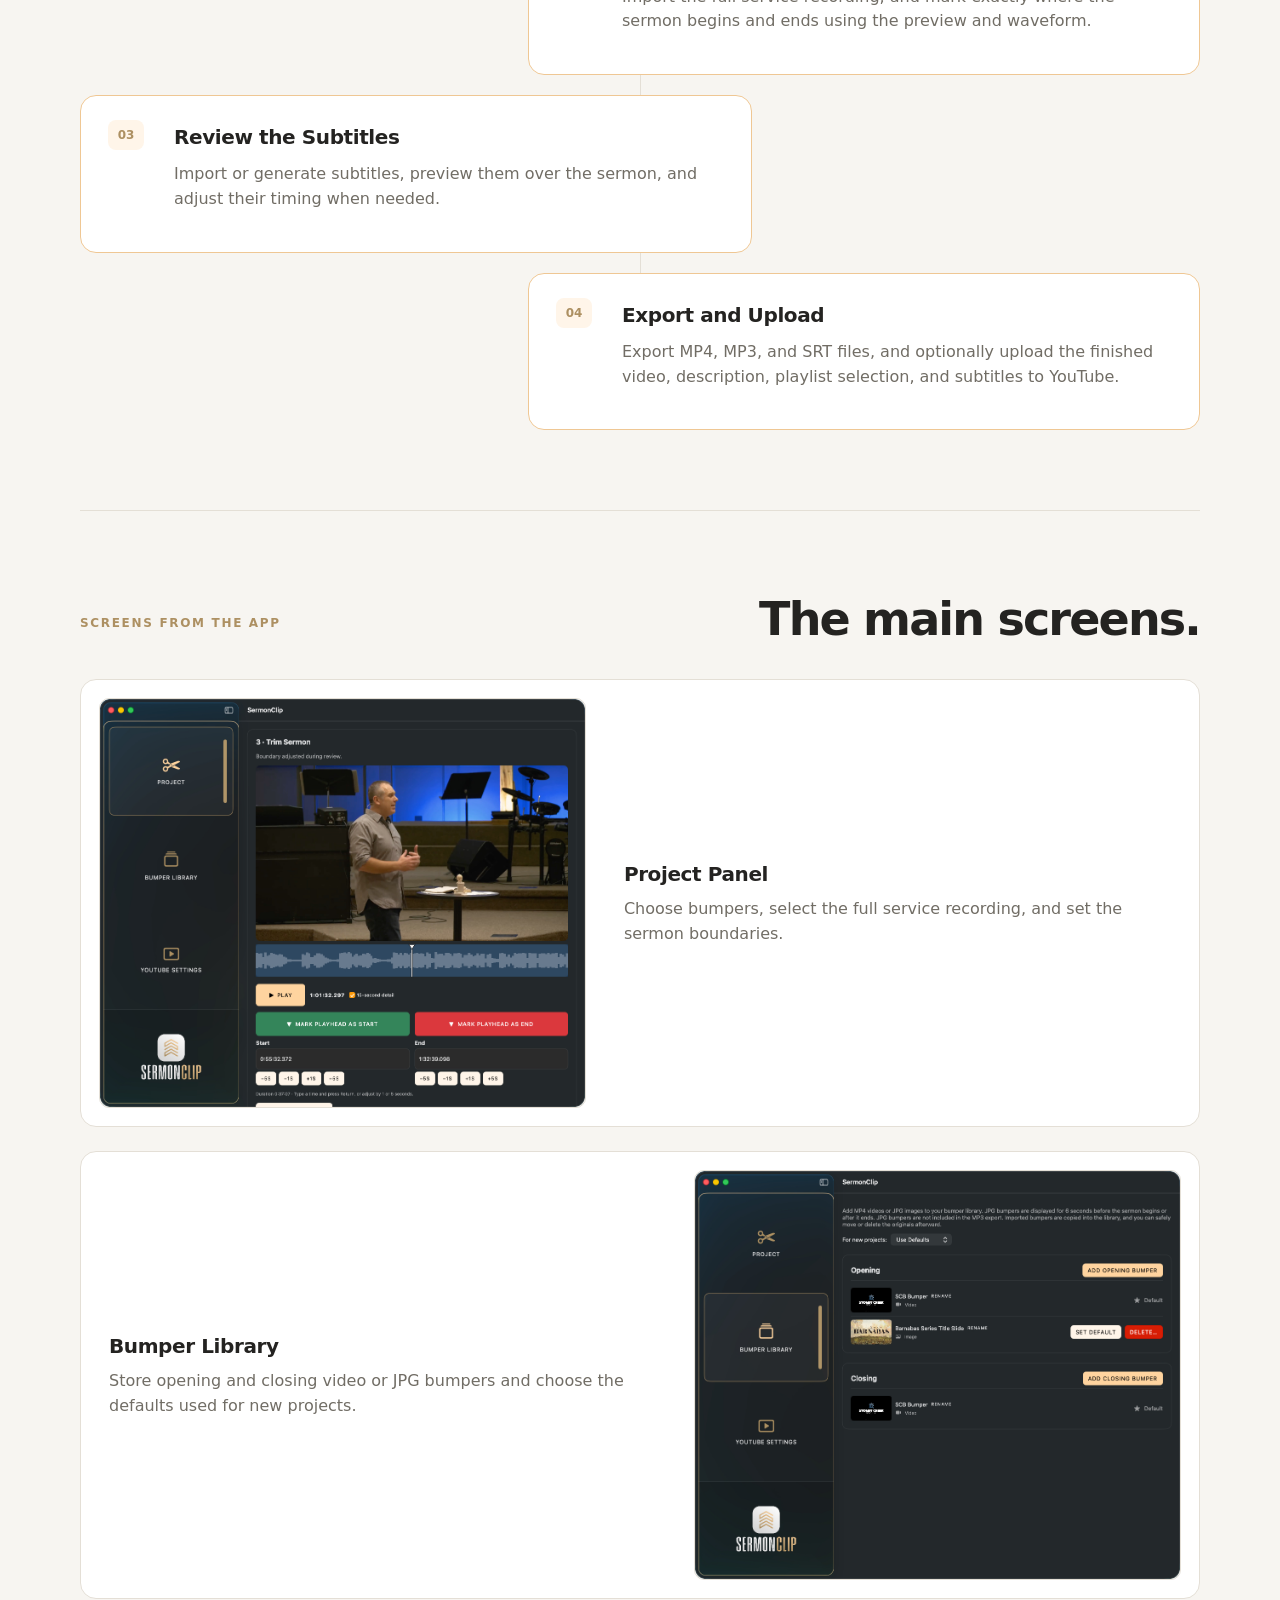
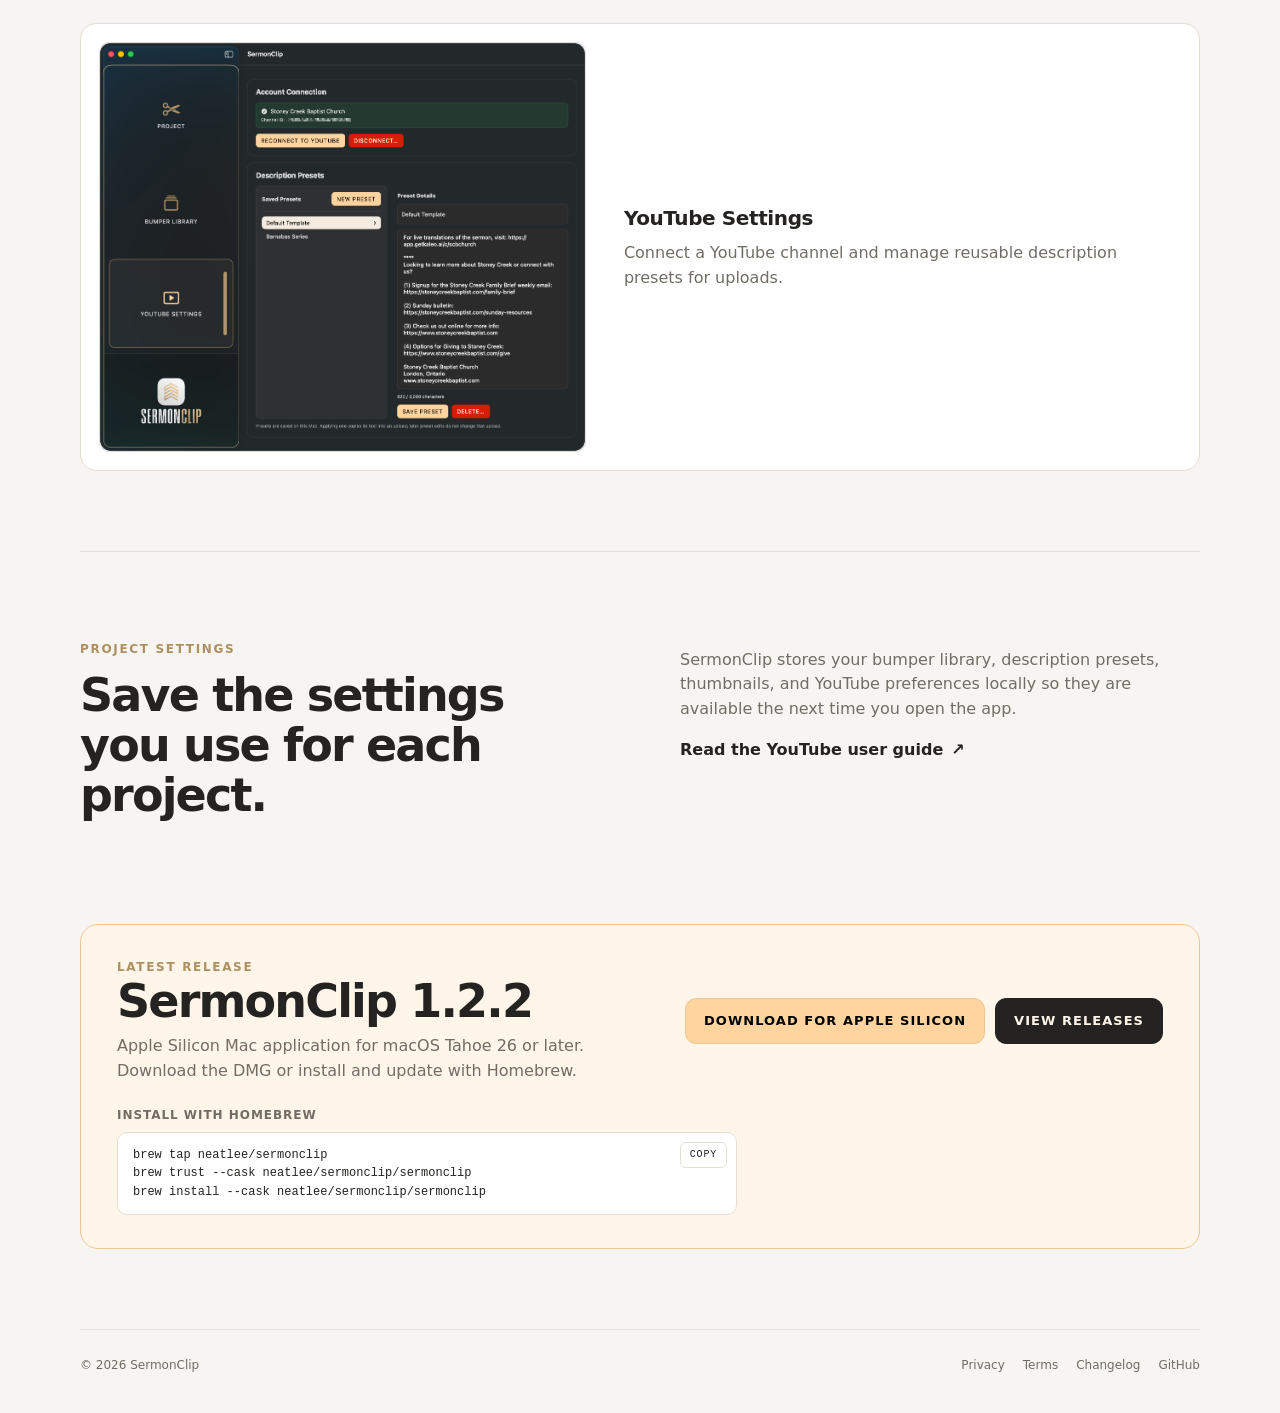
==== commit a524d908: "Improve mobile header and hero screenshot" ====
--- a/index.html
+++ b/index.html
@@ -47,16 +47,7 @@
 brew install --cask neatlee/sermonclip/sermonclip</code></pre></div>
         <p class="microcopy">SermonClip 1.2.2 · macOS Tahoe 26+ · Apple Silicon</p>
       </div>
-      <div class="hero-card" aria-label="SermonClip workflow">
-        <div class="window-chrome"><span></span><span></span><span></span><b>SermonClip</b></div>
-        <div class="workflow">
-          <div class="workflow-row"><strong>01</strong><span>Choose your bumpers</span><em>Bumpers</em></div>
-          <div class="workflow-row"><strong>02</strong><span>Set sermon boundaries</span><em>Boundaries</em></div>
-          <div class="workflow-row"><strong>03</strong><span>Align subtitles</span><em>Subtitles</em></div>
-          <div class="workflow-row active"><strong>04</strong><span>Export &amp; upload</span><em>Export</em></div>
-        </div>
-        <div class="progress"><span></span></div>
-      </div>
+      <div class="hero-card"><img class="hero-screenshot" src="site-assets/screens/project.png" alt="SermonClip Project Panel showing sermon trimming controls"></div>
     </section>
 
     <section class="section" id="features" aria-labelledby="features-title">
--- a/site.css
+++ b/site.css
@@ -47,6 +47,7 @@
 .homebrew-install { position:relative; max-width:620px; margin-top:22px; }.install-heading { margin-bottom:7px; color:var(--muted); font-size:12px; font-weight:750; letter-spacing:.08em; text-transform:uppercase; }.copy-command { position:absolute; top:36px; right:10px; z-index:1; padding:4px 9px; border:1px solid var(--line); border-radius:6px; background:var(--surface); color:var(--text); cursor:pointer; font:inherit; font-size:10px; letter-spacing:.08em; text-transform:uppercase; transition:color .25s ease, border-color .25s ease, background .25s ease; }.copy-command:hover { border-color:var(--primary-border); background:var(--primary); }.homebrew-install pre { overflow:auto; margin:0; padding:13px 108px 13px 15px; border:1px solid var(--line); border-radius:10px; background:var(--surface); color:var(--text); font:12px/1.55 ui-monospace,SFMono-Regular,Menlo,monospace; }.homebrew-install code { white-space:pre; }
 .hero-card { overflow:hidden; border:1px solid var(--line); border-radius:20px; background:var(--surface); box-shadow:var(--shadow); transition:transform .35s ease, box-shadow .35s ease; }
 .hero-card:hover { transform:translateY(-5px); box-shadow:0 30px 80px rgba(59,47,29,.14); }
+.hero-screenshot { display:block; width:100%; height:auto; }
 .window-chrome { display:flex; align-items:center; gap:7px; padding:16px 18px; border-bottom:1px solid var(--line); color:var(--muted); font-size:13px; }
 .window-chrome span { width:9px; height:9px; border-radius:50%; background:#d8d2c8; }.window-chrome span:first-child { background:#d99b87; }.window-chrome span:nth-child(2) { background:#e3c180; }.window-chrome span:nth-child(3) { background:#a6ba8d; }.window-chrome b { margin-left:10px; font-weight:650; }
 .workflow { padding:20px 18px 12px; }.workflow-row { display:grid; grid-template-columns:34px 1fr auto; align-items:center; gap:10px; padding:17px 13px; border-bottom:1px solid var(--line); color:var(--muted); }.workflow-row strong { color:var(--accent); font-size:12px; }.workflow-row em { padding:4px 8px; border-radius:7px; background:var(--surface-soft); font-size:11px; font-style:normal; letter-spacing:.08em; text-transform:uppercase; }.workflow-row.active { margin-inline:-1px; border:1px solid var(--primary-border); border-radius:10px; background:var(--secondary); color:var(--text); }.workflow-row.active em { background:var(--primary); color:#000; }
@@ -93,6 +94,7 @@
 .download-panel { margin:0 0 80px; padding:33px 36px; border:1px solid var(--primary-border); border-radius:18px; background:var(--secondary); color:#242321; animation:fade-up .7s .14s cubic-bezier(.22,.8,.32,1) both; }.download-panel-row { display:flex; align-items:center; justify-content:space-between; gap:30px; }.download-panel-copy { flex:1; min-width:0; }.download-panel h2 { margin-bottom:8px; }.download-panel .eyebrow { color:var(--accent); }.download-panel p { margin-bottom:0; color:#716d65; }.download-panel .homebrew-install { max-width:620px; }.download-panel .install-heading { color:#716d65; }.download-panel .button-secondary { background:#242321; border-color:#242321; color:var(--secondary); }.download-actions { display:flex; flex-wrap:wrap; justify-content:flex-end; gap:10px; flex-shrink:0; }
 .site-footer { display:flex; justify-content:space-between; gap:20px; padding:26px 0 38px; border-top:1px solid var(--line); color:var(--muted); font-size:12px; }.footer-links { display:flex; gap:18px; }
 .legal-page { max-width:780px; padding:78px 0 90px; }.legal-page h1 { margin-bottom:12px; font-size:clamp(38px,5vw,58px); }.legal-date { margin-bottom:44px; color:var(--muted); font-size:14px; }.legal-page h2 { margin:42px 0 13px; font-size:25px; }.legal-page p, .legal-page li { color:var(--muted); }.legal-page ul { padding-left:22px; }.legal-page li + li { margin-top:8px; }.legal-page a { color:var(--text); font-weight:650; }
+.setup-page pre { overflow:auto; margin:14px 0 0; padding:14px 16px; border:1px solid var(--line); border-radius:10px; background:var(--surface); color:var(--text); font:12px/1.55 ui-monospace,SFMono-Regular,Menlo,monospace; }
 .changelog-page h3 { margin:32px 0 11px; font-size:21px; }
 .muted-parenthetical { color:var(--muted); font-size:.55em; font-weight:500; letter-spacing:0; }
 .js .reveal { opacity:0; transform:translateY(24px); animation:none !important; transition:opacity .7s cubic-bezier(.22,.8,.32,1), transform .7s cubic-bezier(.22,.8,.32,1); }
@@ -102,4 +104,4 @@
 @keyframes progress-shimmer { 0%,100% { background-position:100% 0; } 50% { background-position:0 0; } }
 @media (prefers-reduced-motion: reduce) { *, *::before, *::after { animation-duration:.01ms !important; animation-iteration-count:1 !important; scroll-behavior:auto !important; transition-duration:.01ms !important; } }
 @media (max-width:800px) { .hero { grid-template-columns:1fr; gap:42px; padding:64px 0 76px; }.screen-grid,.split-section { grid-template-columns:1fr; }.screen-card-link { flex-direction:column; align-items:stretch; gap:8px; }.screen-card-image { flex-basis:auto; max-width:100%; }.screen-card:nth-child(even) .screen-card-image,.screen-card:nth-child(even) .screen-caption { order:initial; }.section-heading { display:block; }.section-heading h2 { margin-top:10px; text-align:left; }.process-list::before { left:18px; }.process-step,.process-step:nth-child(even) { width:100%; margin-left:0; }.split-section { gap:18px; }.download-panel-row { display:block; }.download-actions { justify-content:flex-start; margin-top:20px; } }
-@media (max-width:560px) { .site-header, main, .site-footer { width:min(100% - 32px, 1120px); }.site-header { align-items:flex-start; gap:18px; }.brand { width:137px; } nav { flex-wrap:wrap; justify-content:flex-end; gap:10px 14px; font-size:12px; }.hero { padding-top:48px; }.lede { font-size:17px; }.feature-card { min-height:0; }.feature-number { margin-bottom:28px; }.site-footer { display:block; }.footer-links { margin-top:13px; flex-wrap:wrap; } }
+@media (max-width:560px) { .site-header, main, .site-footer { width:min(100% - 32px, 1120px); }.site-header { display:block; padding:20px 0 18px; }.brand { width:122px; }.site-header nav { display:flex; justify-content:space-between; gap:12px; margin-top:17px; font-size:12px; }.hero { padding-top:48px; }.lede { font-size:17px; }.feature-card { min-height:0; }.feature-number { margin-bottom:28px; }.site-footer { display:block; }.footer-links { margin-top:13px; flex-wrap:wrap; } }
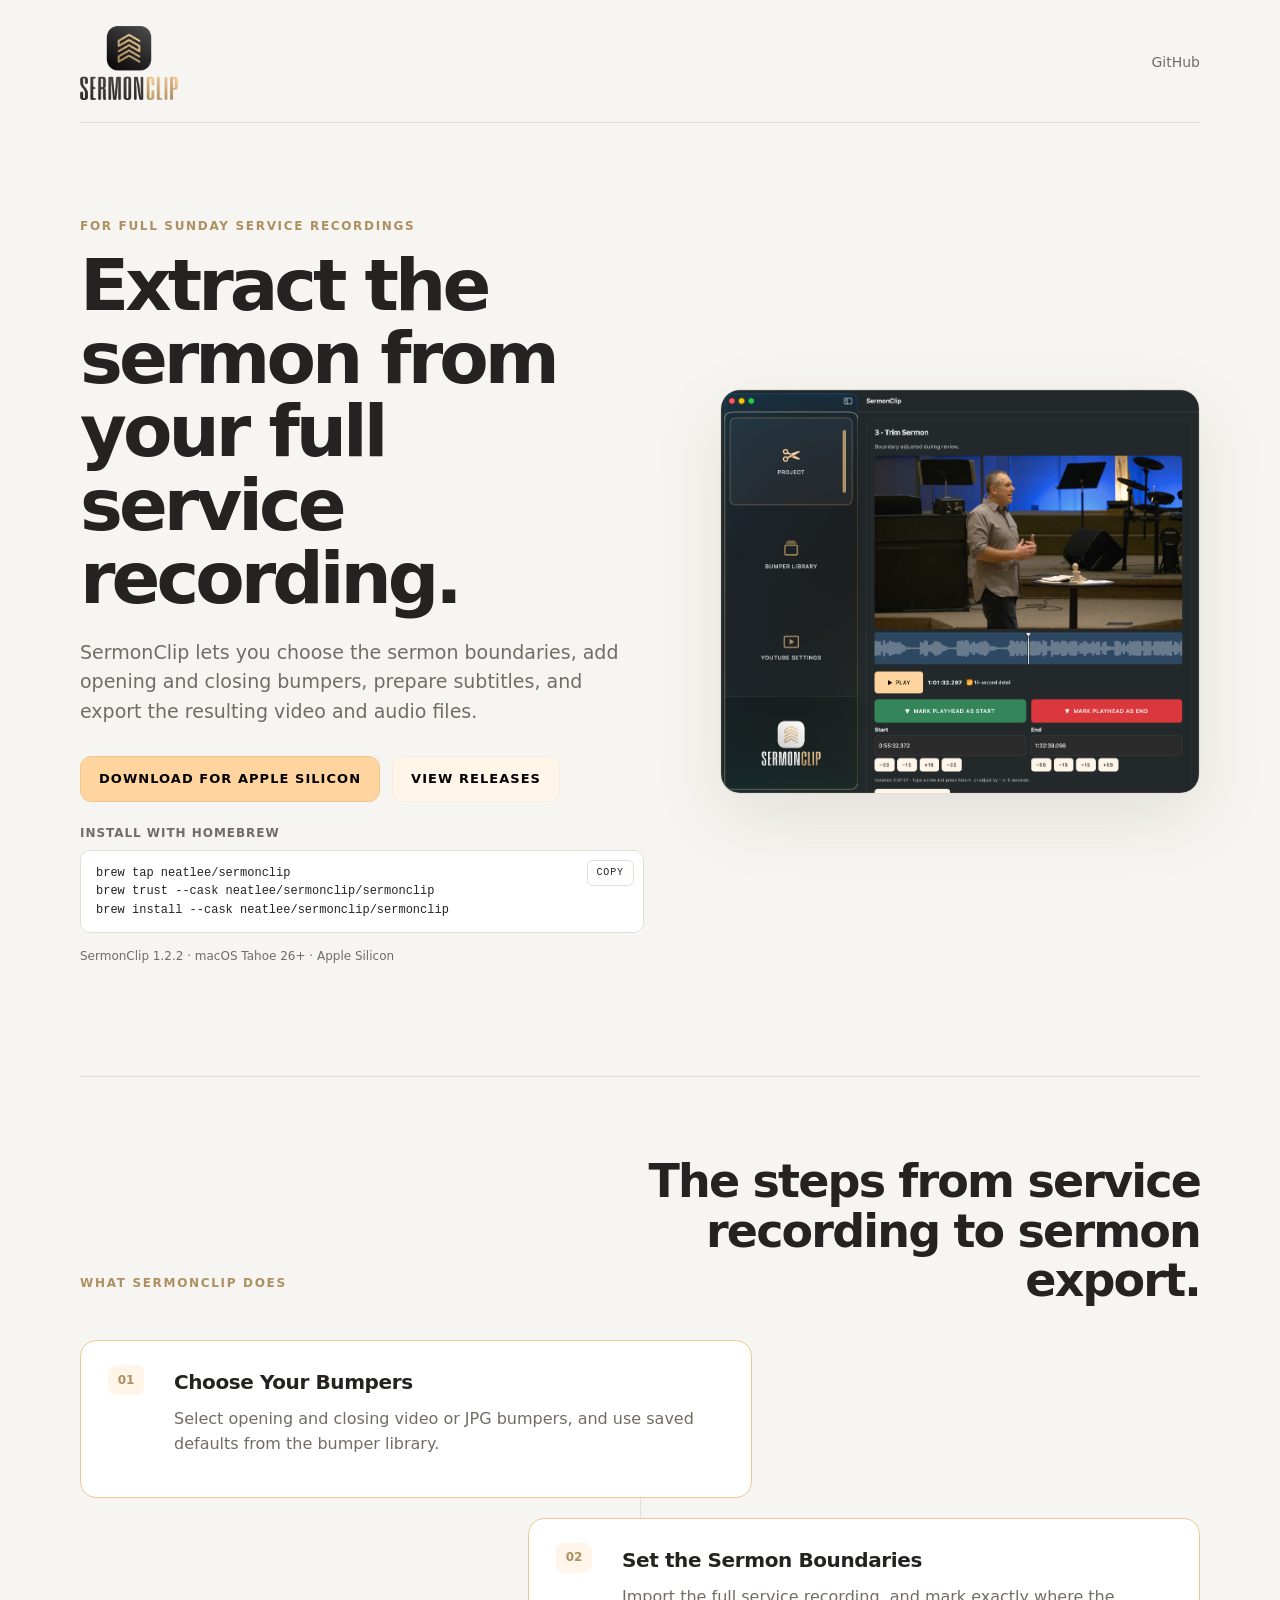
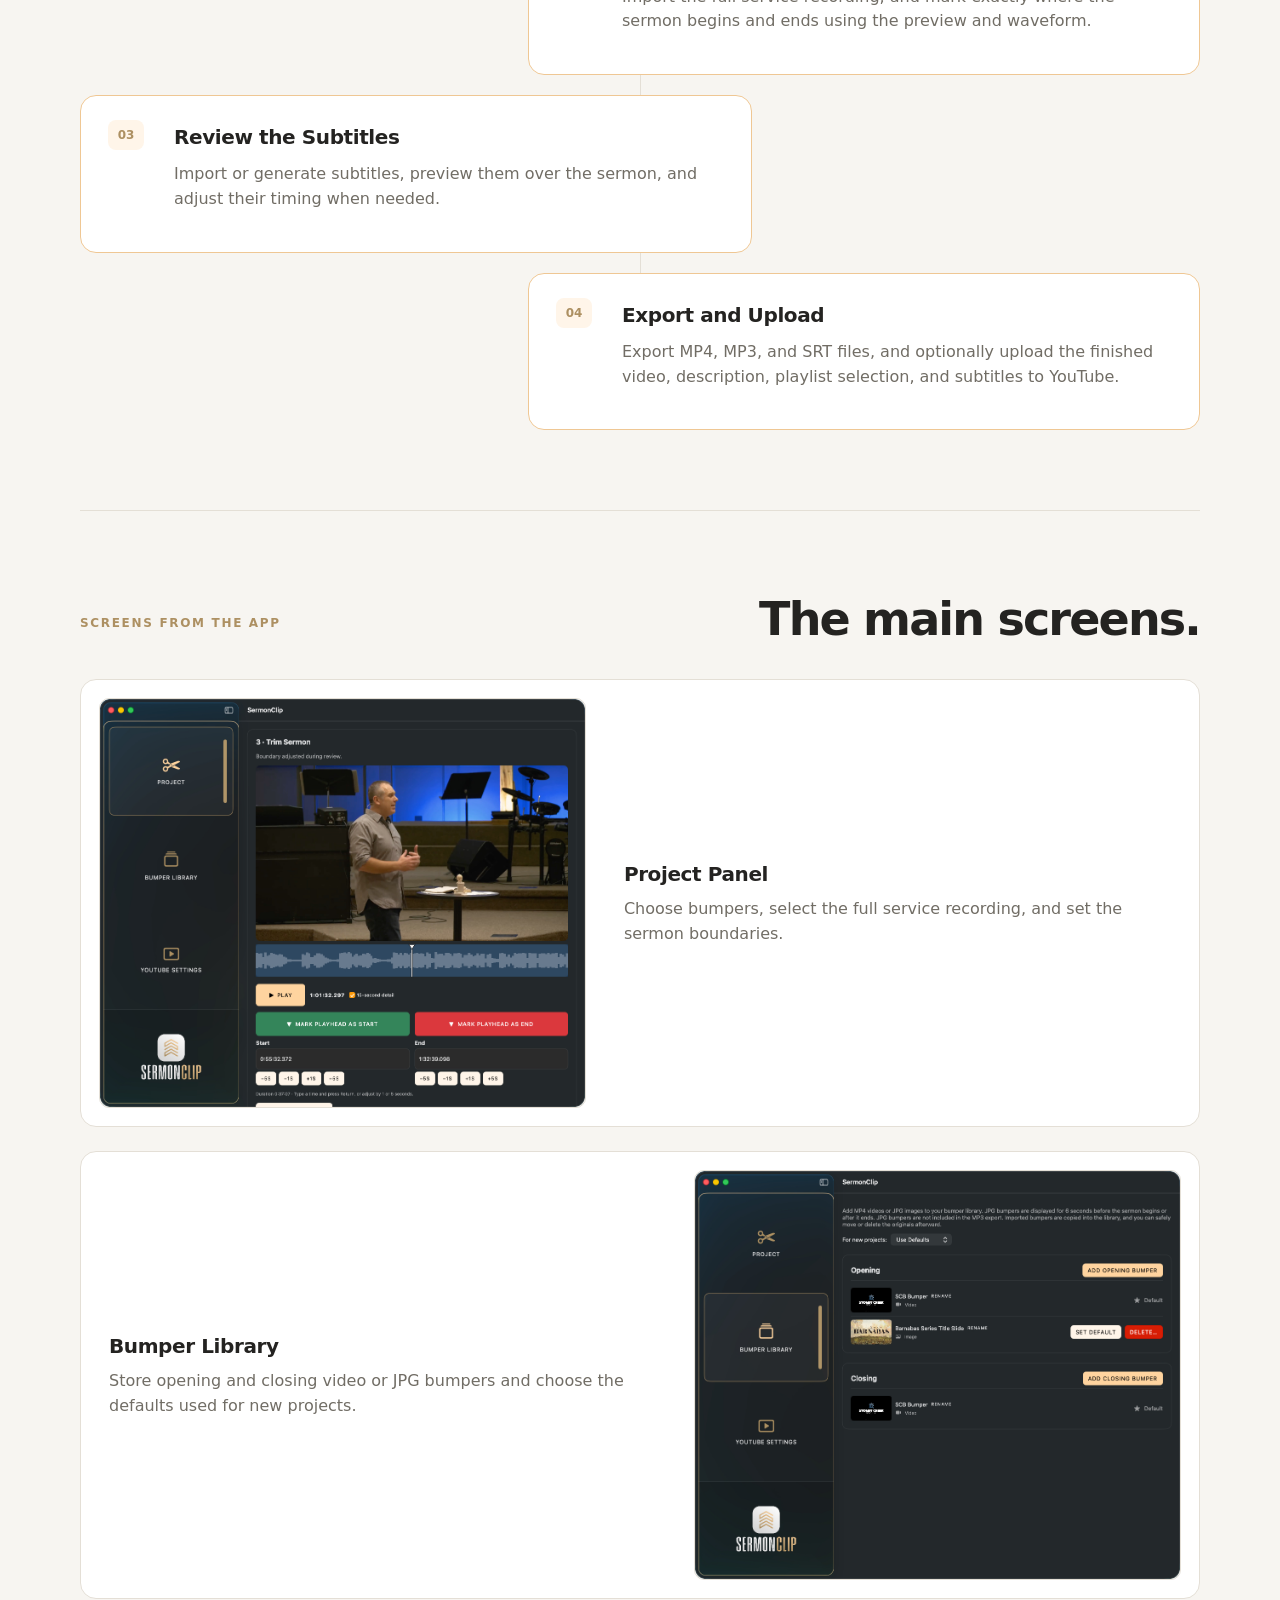
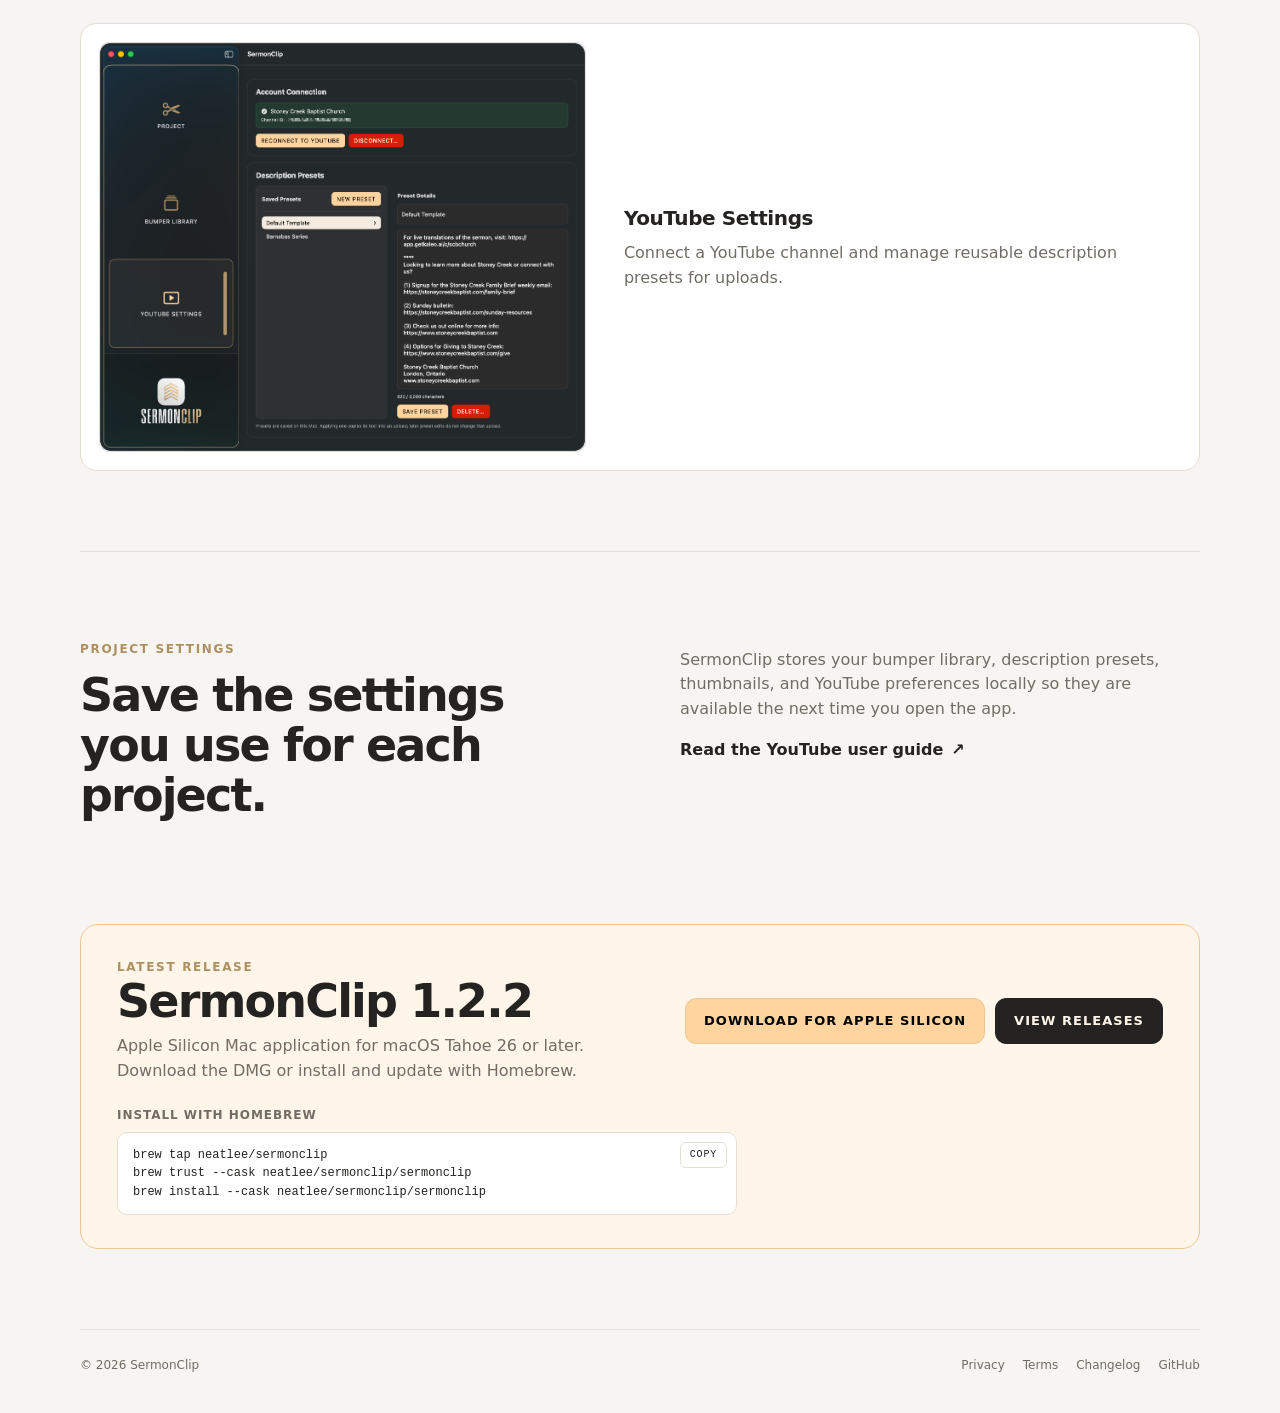
==== commit 9f70996b: "Simplify website navigation and YouTube guide" ====
--- a/index.html
+++ b/index.html
@@ -25,11 +25,7 @@
         <img src="site-assets/SermonClip-Lightmode-Logo.png" alt="SermonClip">
       </picture>
     </a>
-    <nav aria-label="Primary navigation">
-      <a href="#features">Features</a>
-      <a href="#download">Download</a>
-      <a href="https://github.com/neatlee/SermonClip">GitHub</a>
-    </nav>
+    <nav aria-label="Primary navigation"><a href="https://github.com/neatlee/SermonClip">GitHub</a></nav>
   </header>
 
   <main>
@@ -119,6 +115,10 @@
     };
     lightboxLinks.forEach((link, index) => {
       link.addEventListener('click', (event) => {
+        if (window.matchMedia('(max-width: 800px)').matches) {
+          event.preventDefault();
+          return;
+        }
         event.preventDefault();
         showLightboxImage(index);
         lightbox.showModal();
--- a/site.css
+++ b/site.css
@@ -30,8 +30,8 @@
 nav a, .text-link, .footer-links a { text-decoration:none; transition:color .25s ease; }
 nav a:hover, .text-link:hover, .footer-links a:hover { color:var(--text); }
 .hero { display:grid; grid-template-columns:1.08fr .92fr; gap:76px; align-items:center; padding:94px 0 110px; }
-.hero-copy { animation:fade-up .7s cubic-bezier(.22,.8,.32,1) both; }
-.hero-card { animation:fade-up .8s .12s cubic-bezier(.22,.8,.32,1) both; }
+.hero-copy { min-width:0; animation:fade-up .7s cubic-bezier(.22,.8,.32,1) both; }
+.hero-card { min-width:0; animation:fade-up .8s .12s cubic-bezier(.22,.8,.32,1) both; }
 .eyebrow { margin:0 0 13px; color:var(--accent); font-size:12px; font-weight:750; letter-spacing:.14em; text-transform:uppercase; }
 h1,h2,h3,p { margin-top:0; }
 h1 { max-width:690px; margin-bottom:22px; font-size:clamp(42px,6vw,72px); line-height:1.02; letter-spacing:-.055em; }
@@ -104,4 +104,5 @@
 @keyframes progress-shimmer { 0%,100% { background-position:100% 0; } 50% { background-position:0 0; } }
 @media (prefers-reduced-motion: reduce) { *, *::before, *::after { animation-duration:.01ms !important; animation-iteration-count:1 !important; scroll-behavior:auto !important; transition-duration:.01ms !important; } }
 @media (max-width:800px) { .hero { grid-template-columns:1fr; gap:42px; padding:64px 0 76px; }.screen-grid,.split-section { grid-template-columns:1fr; }.screen-card-link { flex-direction:column; align-items:stretch; gap:8px; }.screen-card-image { flex-basis:auto; max-width:100%; }.screen-card:nth-child(even) .screen-card-image,.screen-card:nth-child(even) .screen-caption { order:initial; }.section-heading { display:block; }.section-heading h2 { margin-top:10px; text-align:left; }.process-list::before { left:18px; }.process-step,.process-step:nth-child(even) { width:100%; margin-left:0; }.split-section { gap:18px; }.download-panel-row { display:block; }.download-actions { justify-content:flex-start; margin-top:20px; } }
-@media (max-width:560px) { .site-header, main, .site-footer { width:min(100% - 32px, 1120px); }.site-header { display:block; padding:20px 0 18px; }.brand { width:122px; }.site-header nav { display:flex; justify-content:space-between; gap:12px; margin-top:17px; font-size:12px; }.hero { padding-top:48px; }.lede { font-size:17px; }.feature-card { min-height:0; }.feature-number { margin-bottom:28px; }.site-footer { display:block; }.footer-links { margin-top:13px; flex-wrap:wrap; } }
+@media (max-width:800px) { .screen-card-link { cursor:default; } }
+@media (max-width:560px) { .site-header, main, .site-footer { width:min(100% - 32px, 1120px); }.site-header { align-items:center; gap:18px; }.brand { width:137px; } nav { flex-wrap:wrap; justify-content:flex-end; gap:10px 14px; font-size:12px; }.hero { padding-top:48px; }.lede { font-size:17px; }.feature-card { min-height:0; }.feature-number { margin-bottom:28px; }.site-footer { display:block; }.footer-links { margin-top:13px; flex-wrap:wrap; } }
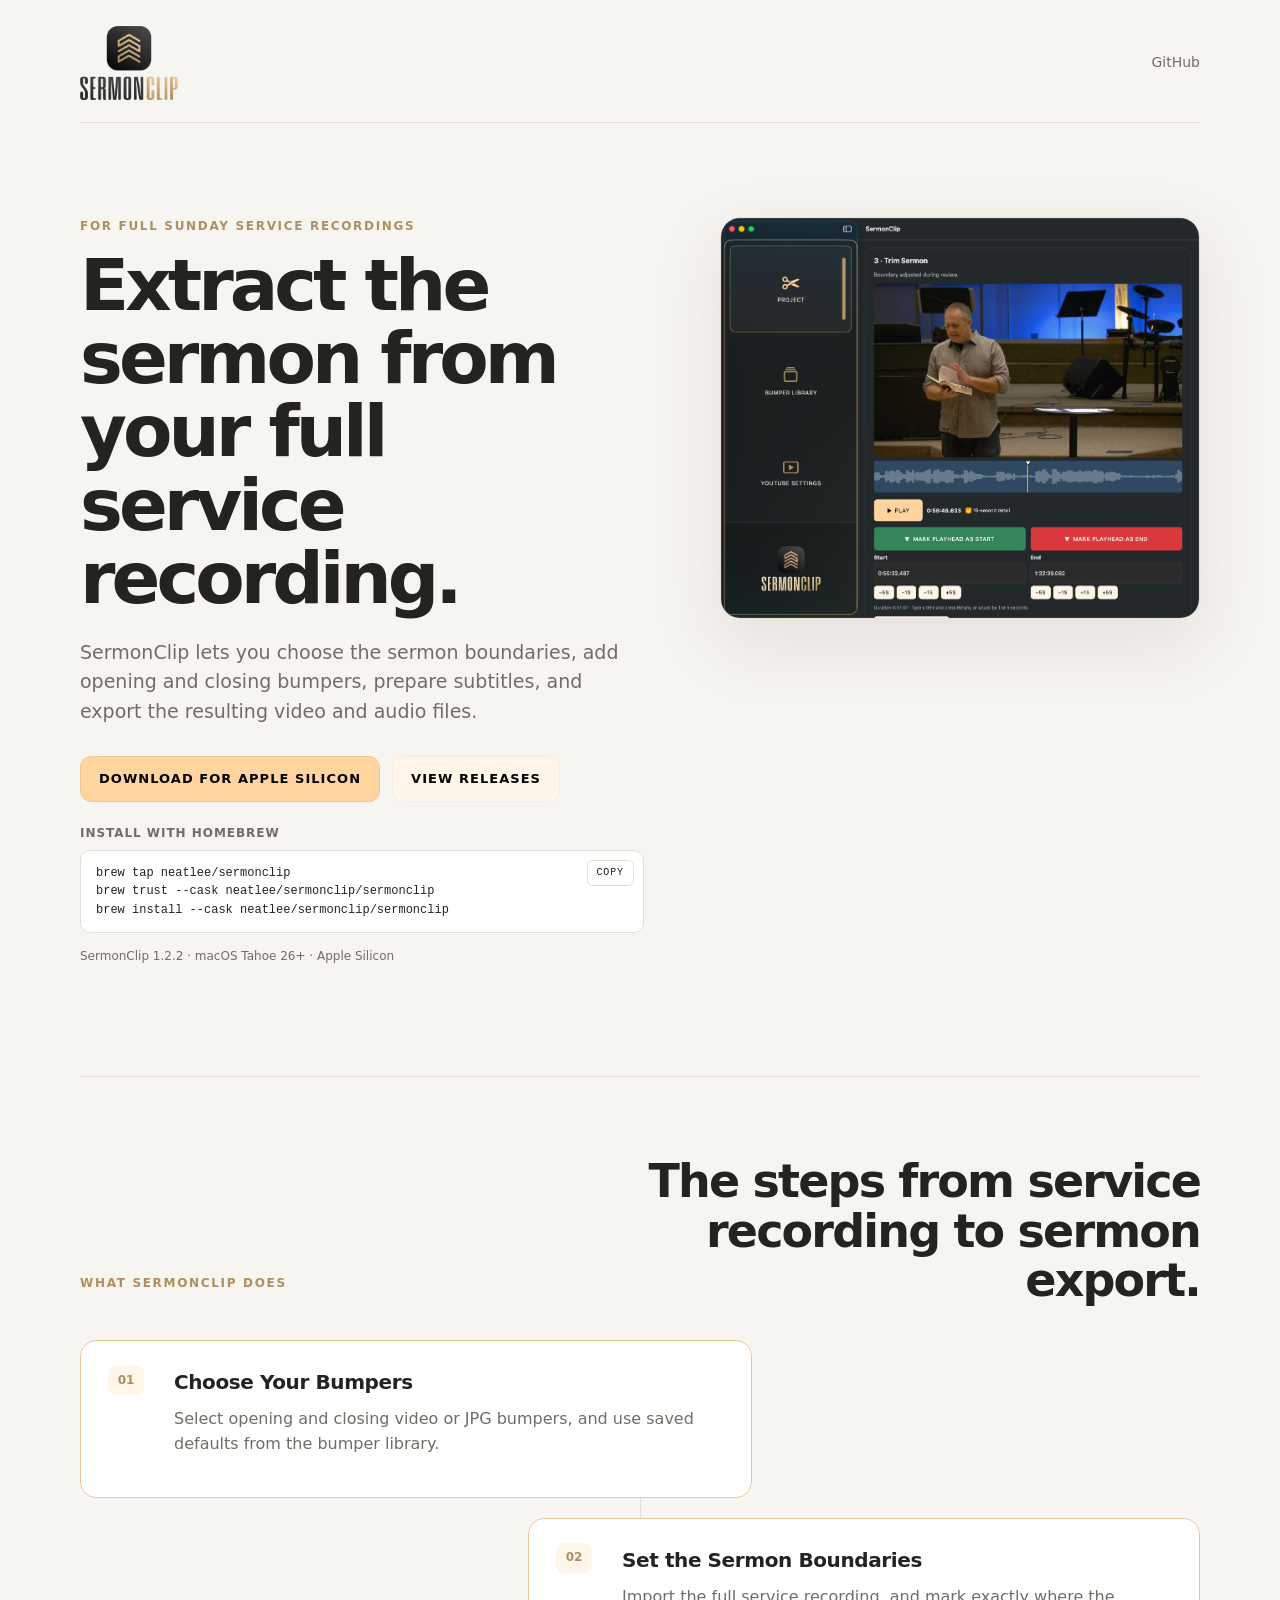
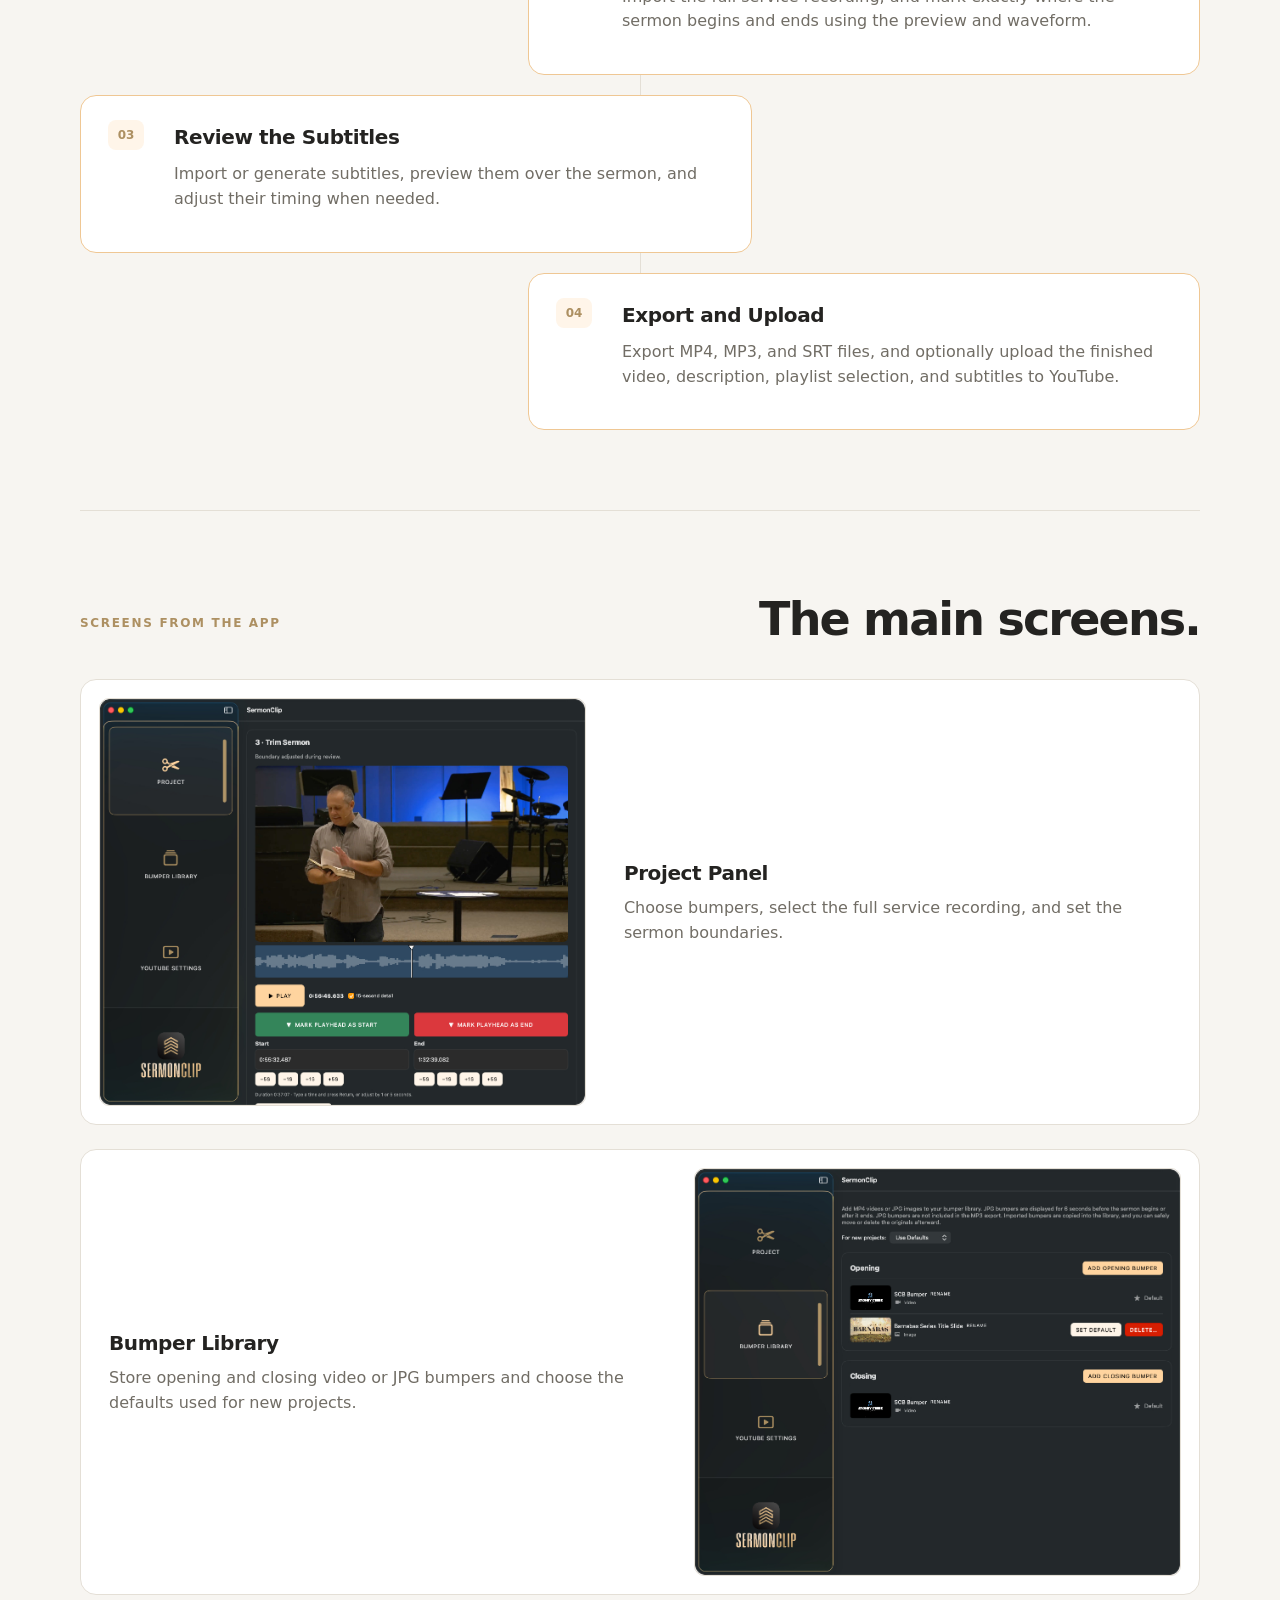
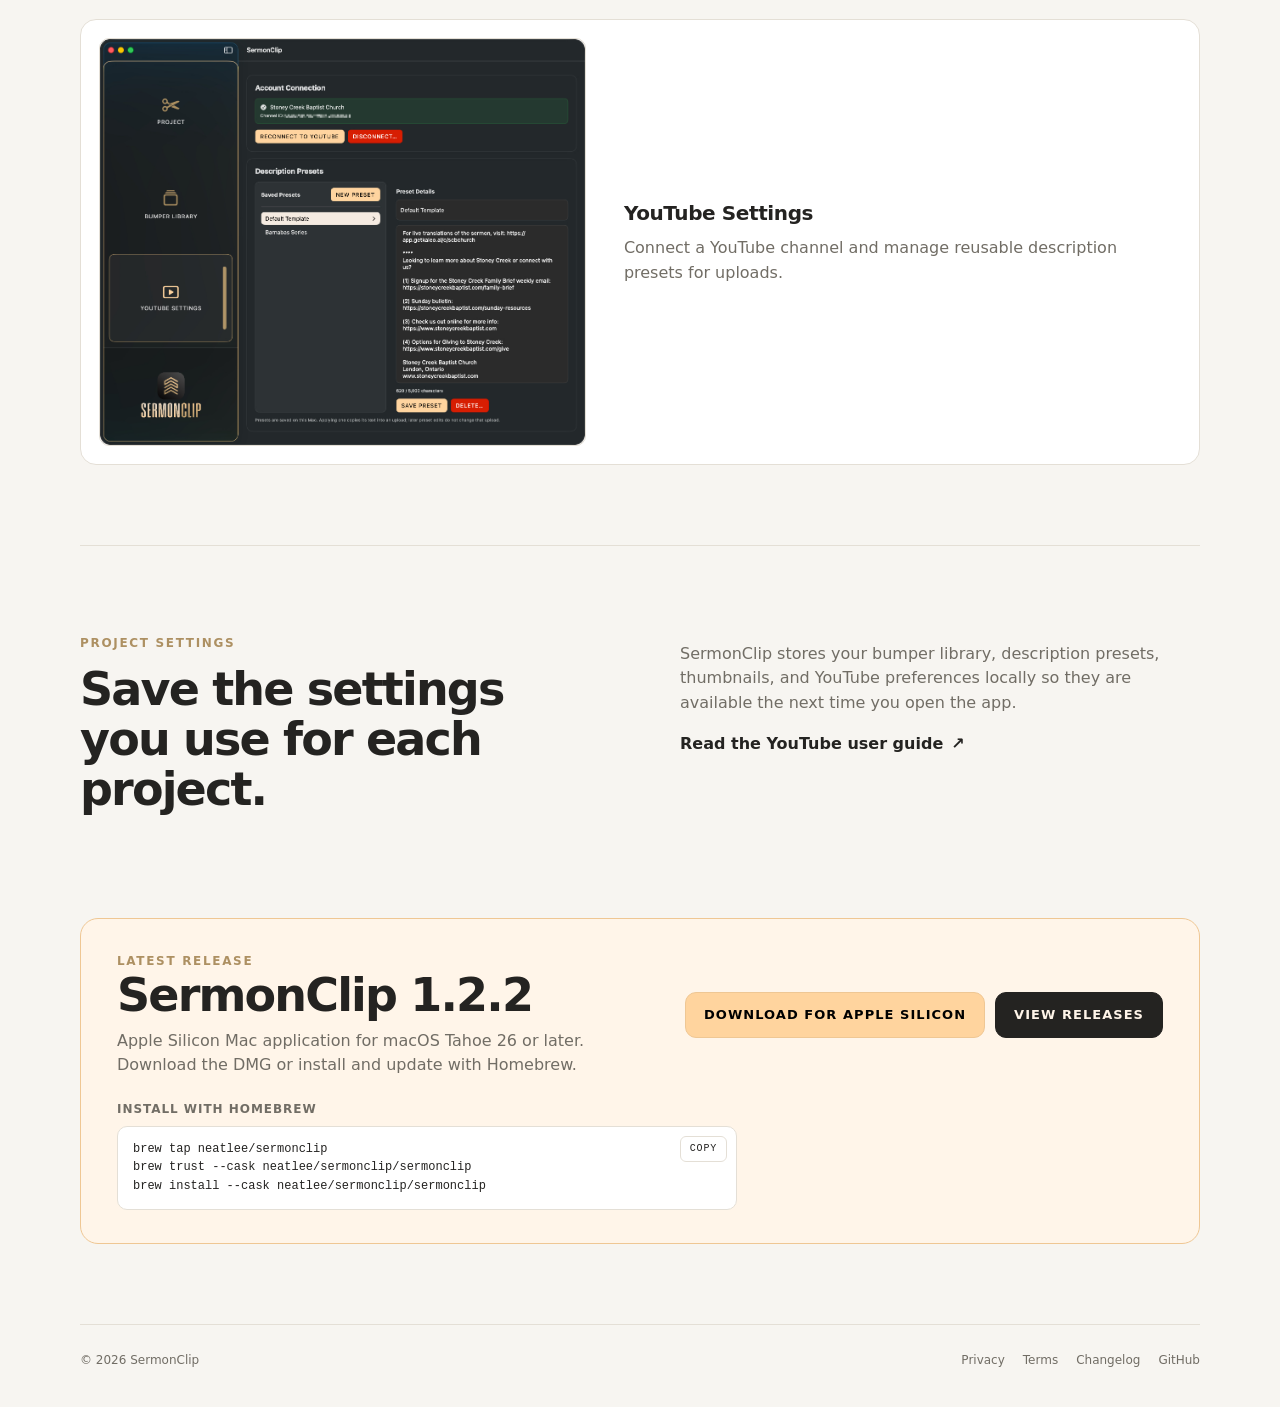
==== commit 4cd982fa: "Use current dark logo across website" ====
--- a/index.html
+++ b/index.html
@@ -21,7 +21,7 @@
   <header class="site-header">
     <a class="brand" href="./" aria-label="SermonClip home">
       <picture class="brand-mark">
-        <source media="(prefers-color-scheme: dark)" srcset="site-assets/SermonClip-Darkmode-Logo.png">
+        <source media="(prefers-color-scheme: dark)" srcset="v2/public/assets/sermonclip-dark.png">
         <img src="site-assets/SermonClip-Lightmode-Logo.png" alt="SermonClip">
       </picture>
     </a>
--- a/site.css
+++ b/site.css
@@ -29,7 +29,7 @@
 nav { display:flex; align-items:center; gap:28px; font-size:14px; color:var(--muted); }
 nav a, .text-link, .footer-links a { text-decoration:none; transition:color .25s ease; }
 nav a:hover, .text-link:hover, .footer-links a:hover { color:var(--text); }
-.hero { display:grid; grid-template-columns:1.08fr .92fr; gap:76px; align-items:center; padding:94px 0 110px; }
+.hero { display:grid; grid-template-columns:1.08fr .92fr; gap:76px; align-items:flex-start; padding:94px 0 110px; }
 .hero-copy { min-width:0; animation:fade-up .7s cubic-bezier(.22,.8,.32,1) both; }
 .hero-card { min-width:0; animation:fade-up .8s .12s cubic-bezier(.22,.8,.32,1) both; }
 .eyebrow { margin:0 0 13px; color:var(--accent); font-size:12px; font-weight:750; letter-spacing:.14em; text-transform:uppercase; }
@@ -94,7 +94,7 @@
 .download-panel { margin:0 0 80px; padding:33px 36px; border:1px solid var(--primary-border); border-radius:18px; background:var(--secondary); color:#242321; animation:fade-up .7s .14s cubic-bezier(.22,.8,.32,1) both; }.download-panel-row { display:flex; align-items:center; justify-content:space-between; gap:30px; }.download-panel-copy { flex:1; min-width:0; }.download-panel h2 { margin-bottom:8px; }.download-panel .eyebrow { color:var(--accent); }.download-panel p { margin-bottom:0; color:#716d65; }.download-panel .homebrew-install { max-width:620px; }.download-panel .install-heading { color:#716d65; }.download-panel .button-secondary { background:#242321; border-color:#242321; color:var(--secondary); }.download-actions { display:flex; flex-wrap:wrap; justify-content:flex-end; gap:10px; flex-shrink:0; }
 .site-footer { display:flex; justify-content:space-between; gap:20px; padding:26px 0 38px; border-top:1px solid var(--line); color:var(--muted); font-size:12px; }.footer-links { display:flex; gap:18px; }
 .legal-page { max-width:780px; padding:78px 0 90px; }.legal-page h1 { margin-bottom:12px; font-size:clamp(38px,5vw,58px); }.legal-date { margin-bottom:44px; color:var(--muted); font-size:14px; }.legal-page h2 { margin:42px 0 13px; font-size:25px; }.legal-page p, .legal-page li { color:var(--muted); }.legal-page ul { padding-left:22px; }.legal-page li + li { margin-top:8px; }.legal-page a { color:var(--text); font-weight:650; }
-.setup-page pre { overflow:auto; margin:14px 0 0; padding:14px 16px; border:1px solid var(--line); border-radius:10px; background:var(--surface); color:var(--text); font:12px/1.55 ui-monospace,SFMono-Regular,Menlo,monospace; }
+.setup-page pre { overflow:auto; margin:14px 0 18px; padding:14px 16px; border:1px solid var(--line); border-radius:10px; background:var(--surface); color:var(--text); font:12px/1.55 ui-monospace,SFMono-Regular,Menlo,monospace; }
 .changelog-page h3 { margin:32px 0 11px; font-size:21px; }
 .muted-parenthetical { color:var(--muted); font-size:.55em; font-weight:500; letter-spacing:0; }
 .js .reveal { opacity:0; transform:translateY(24px); animation:none !important; transition:opacity .7s cubic-bezier(.22,.8,.32,1), transform .7s cubic-bezier(.22,.8,.32,1); }
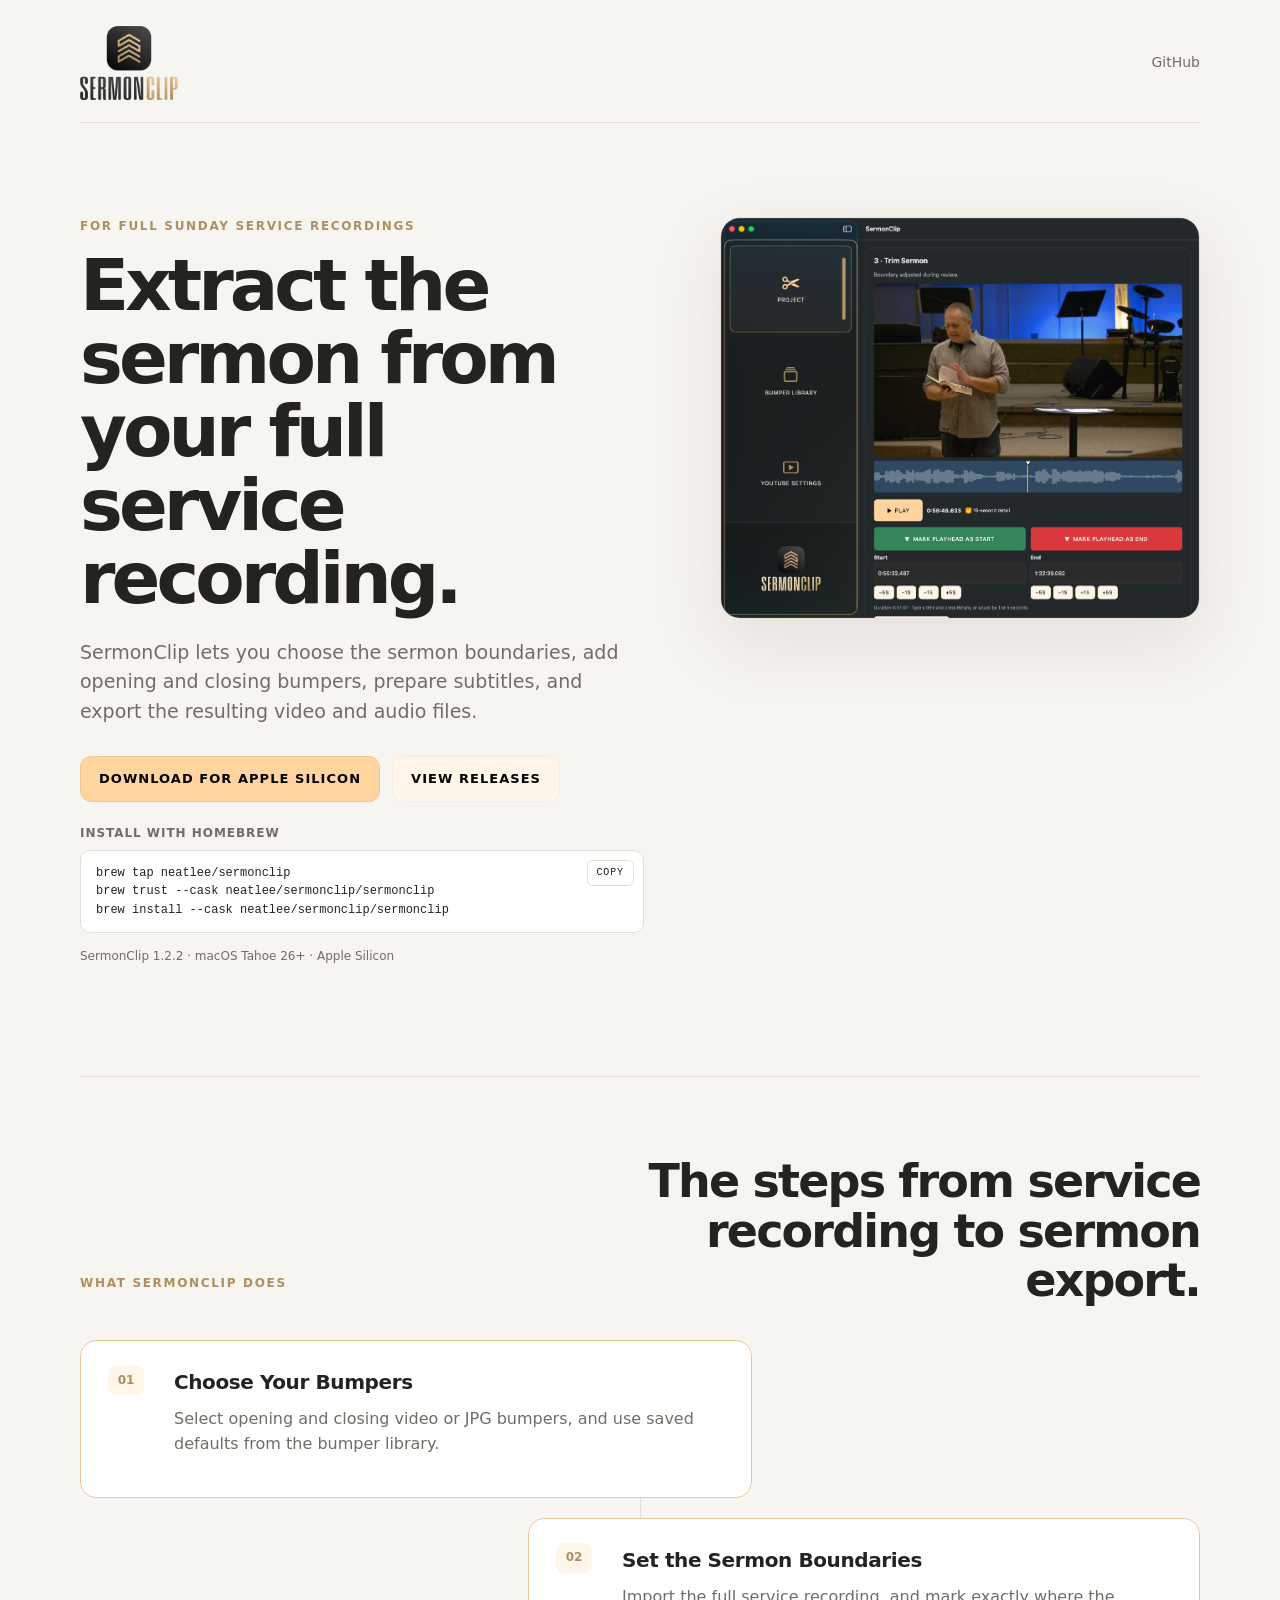
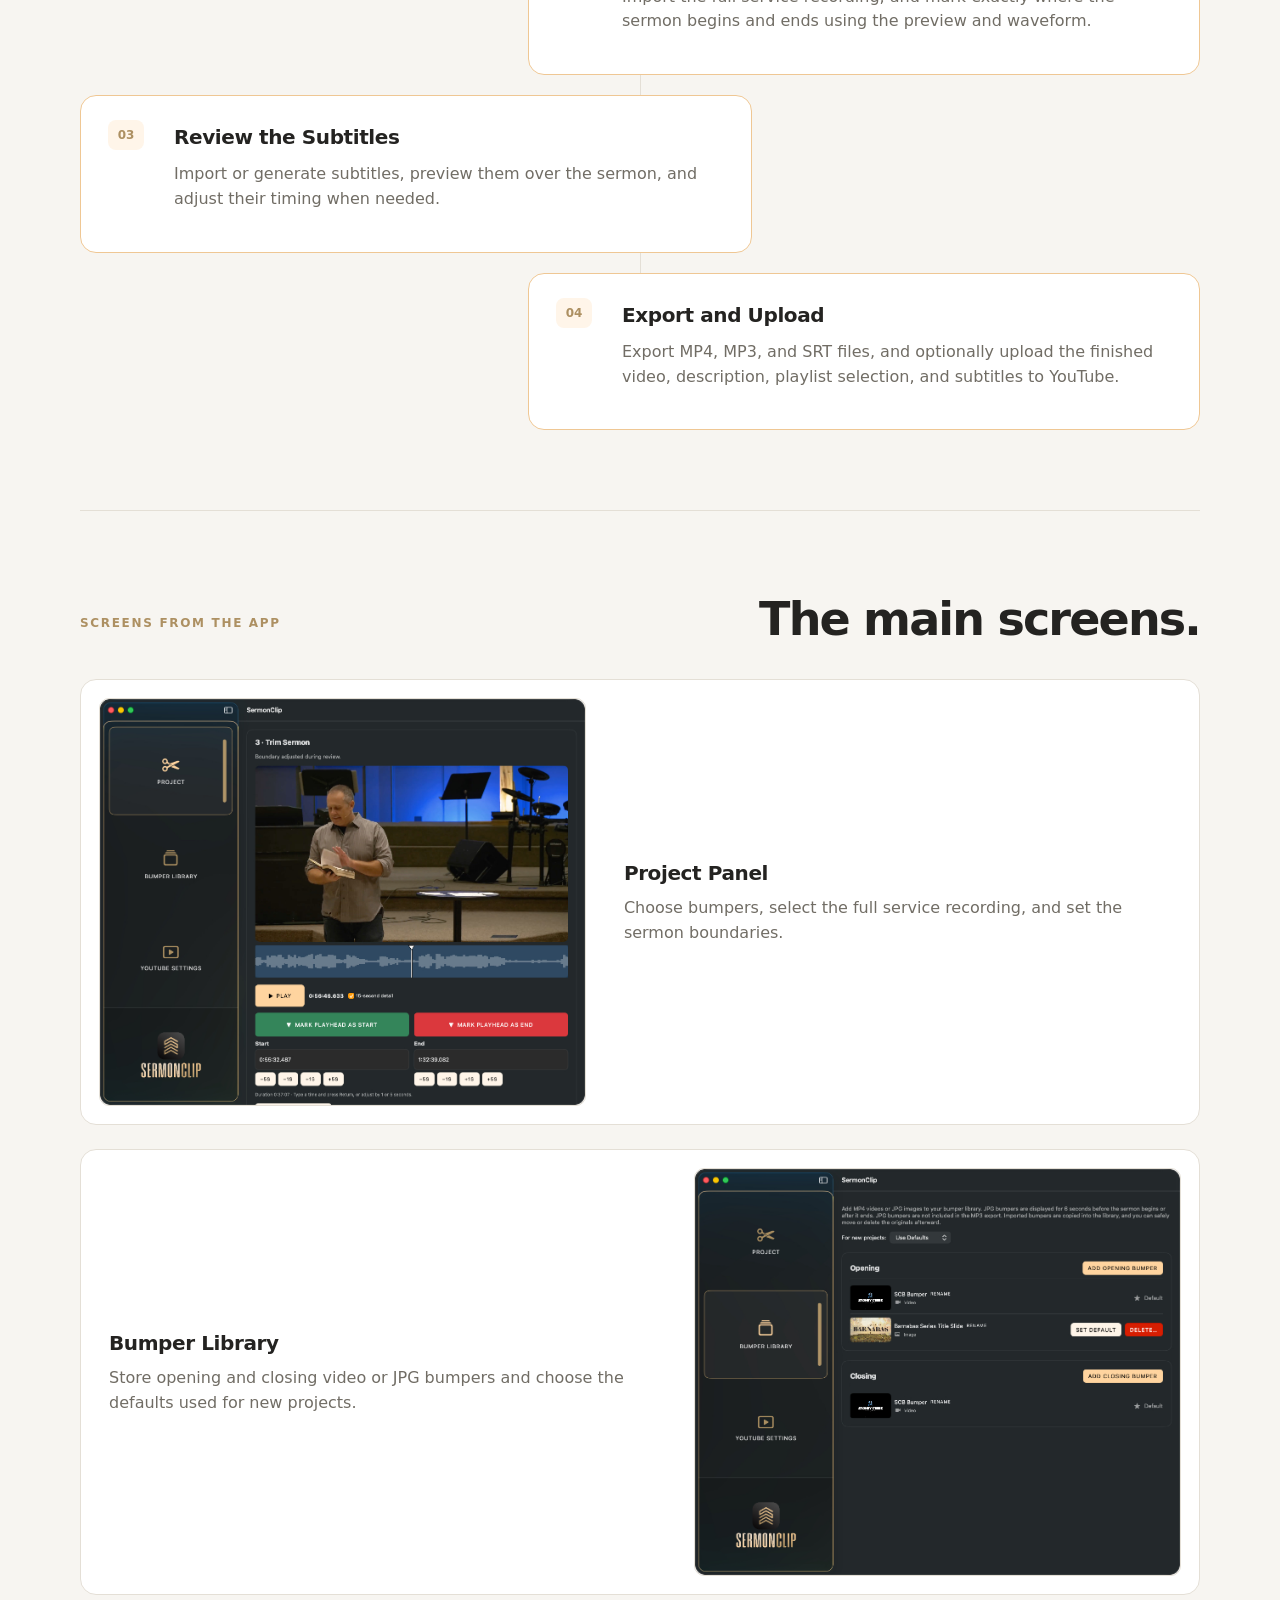
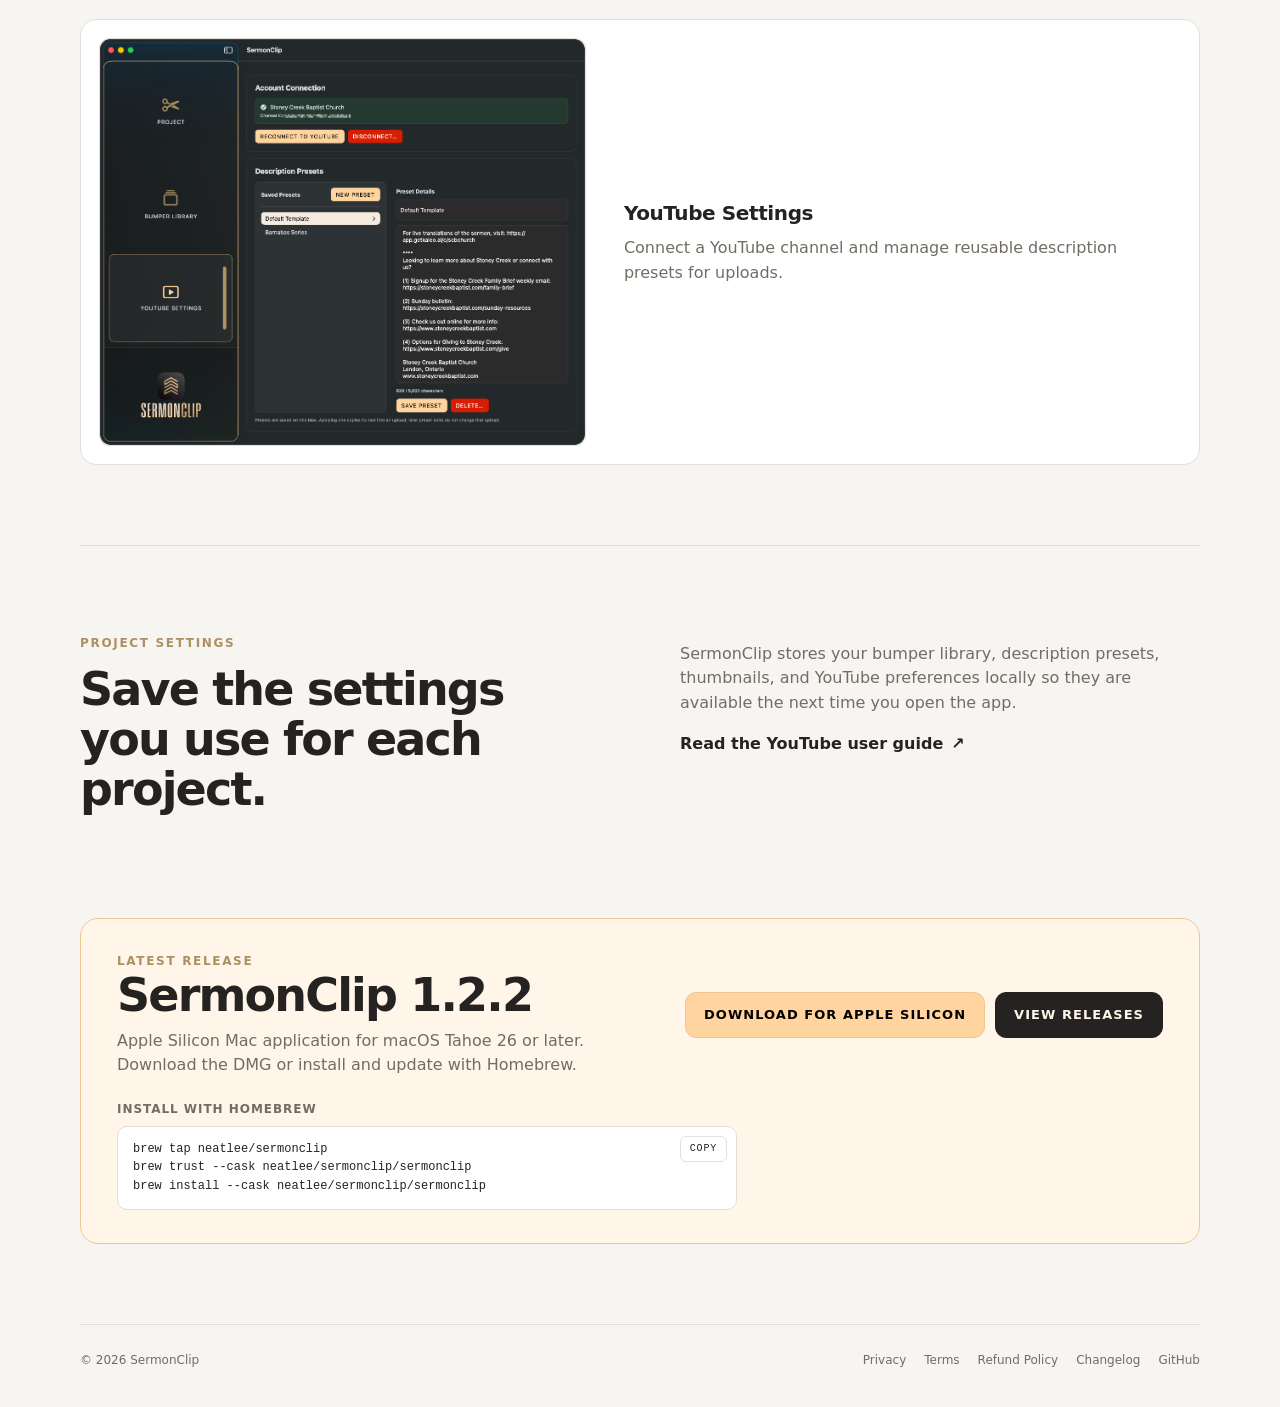
==== commit 29461caa: "Add public SermonClip refund policy" ====
--- a/index.html
+++ b/index.html
@@ -79,7 +79,7 @@
 
   <footer class="site-footer">
     <span>© <span data-current-year>2026</span> SermonClip</span>
-    <span class="footer-links"><a href="privacy/">Privacy</a><a href="terms/">Terms</a><a href="changelog/">Changelog</a><a href="https://github.com/neatlee/SermonClip">GitHub</a></span>
+    <span class="footer-links"><a href="privacy/">Privacy</a><a href="terms/">Terms</a><a href="refund/">Refund Policy</a><a href="changelog/">Changelog</a><a href="https://github.com/neatlee/SermonClip">GitHub</a></span>
   </footer>
   <dialog class="lightbox" aria-label="Screenshot preview">
     <button class="lightbox-close" type="button" aria-label="Close screenshot preview"><span aria-hidden="true">×</span><span>CLOSE</span></button>
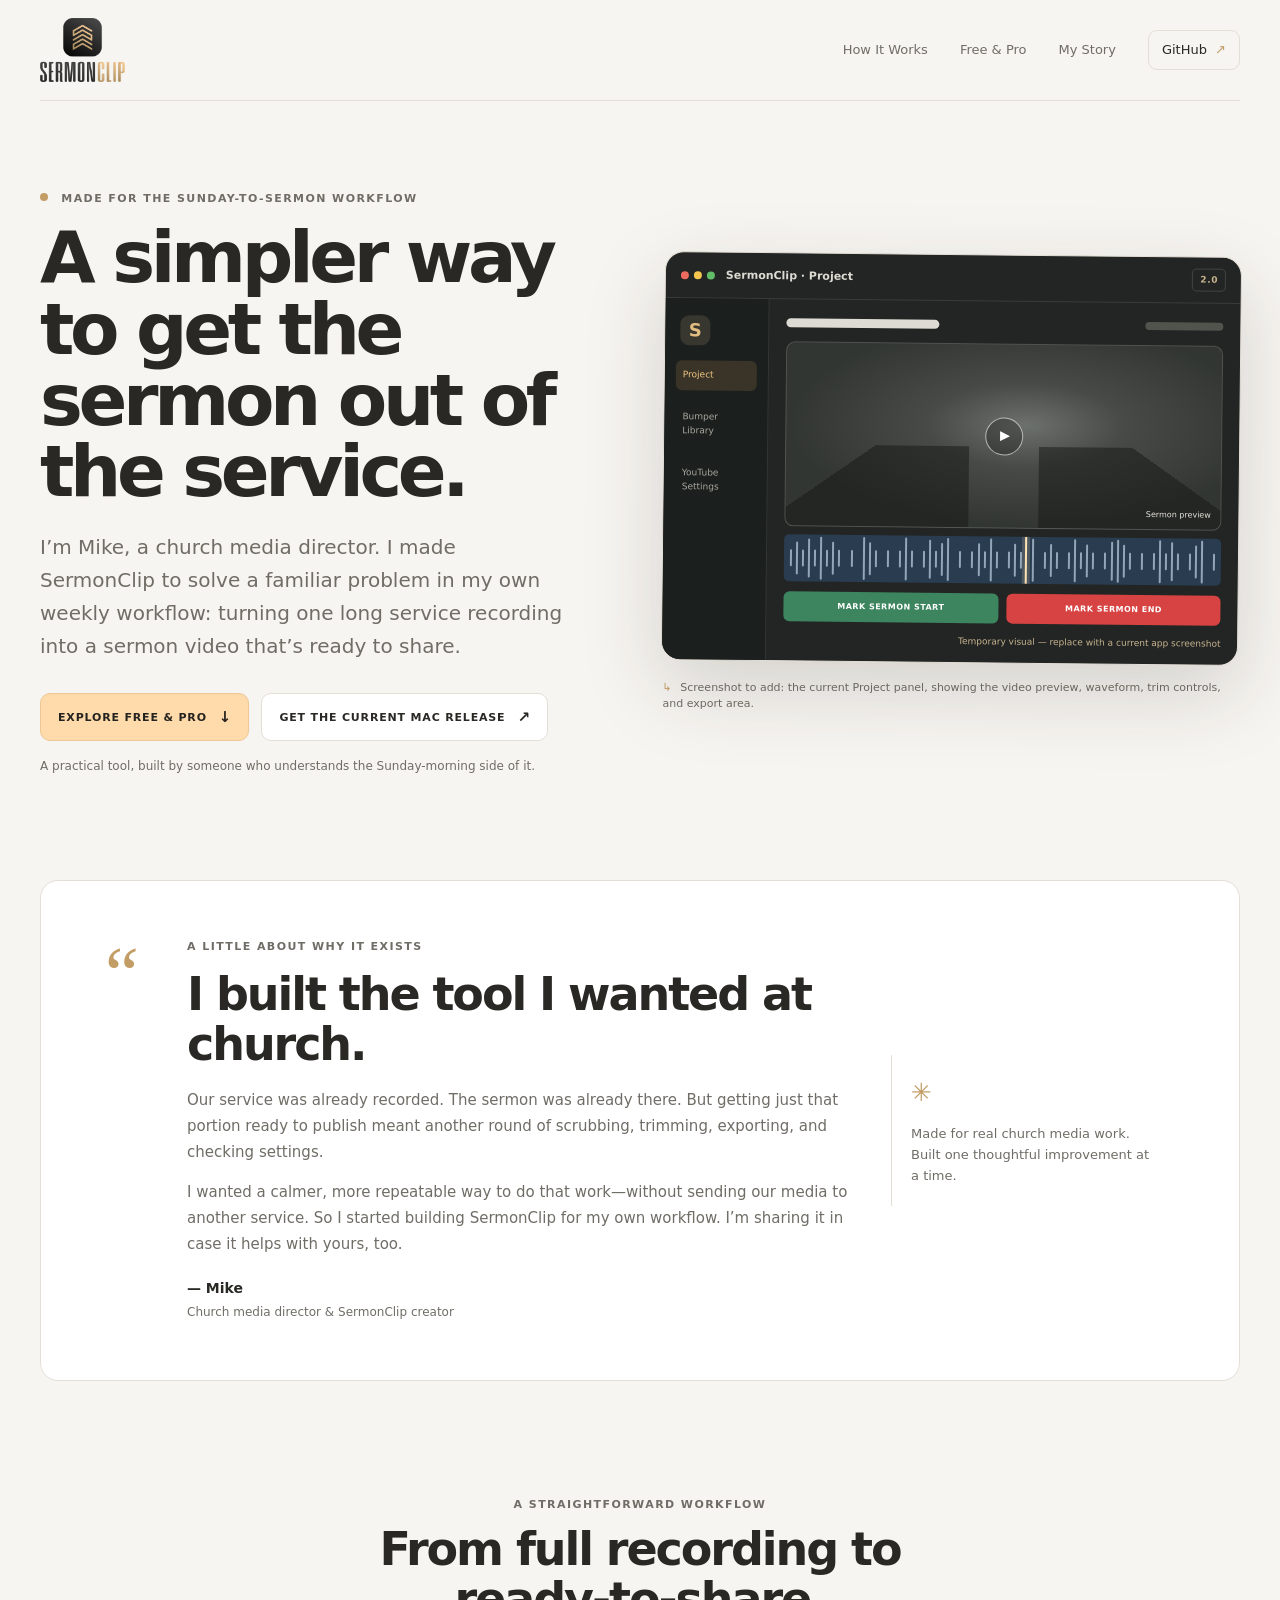
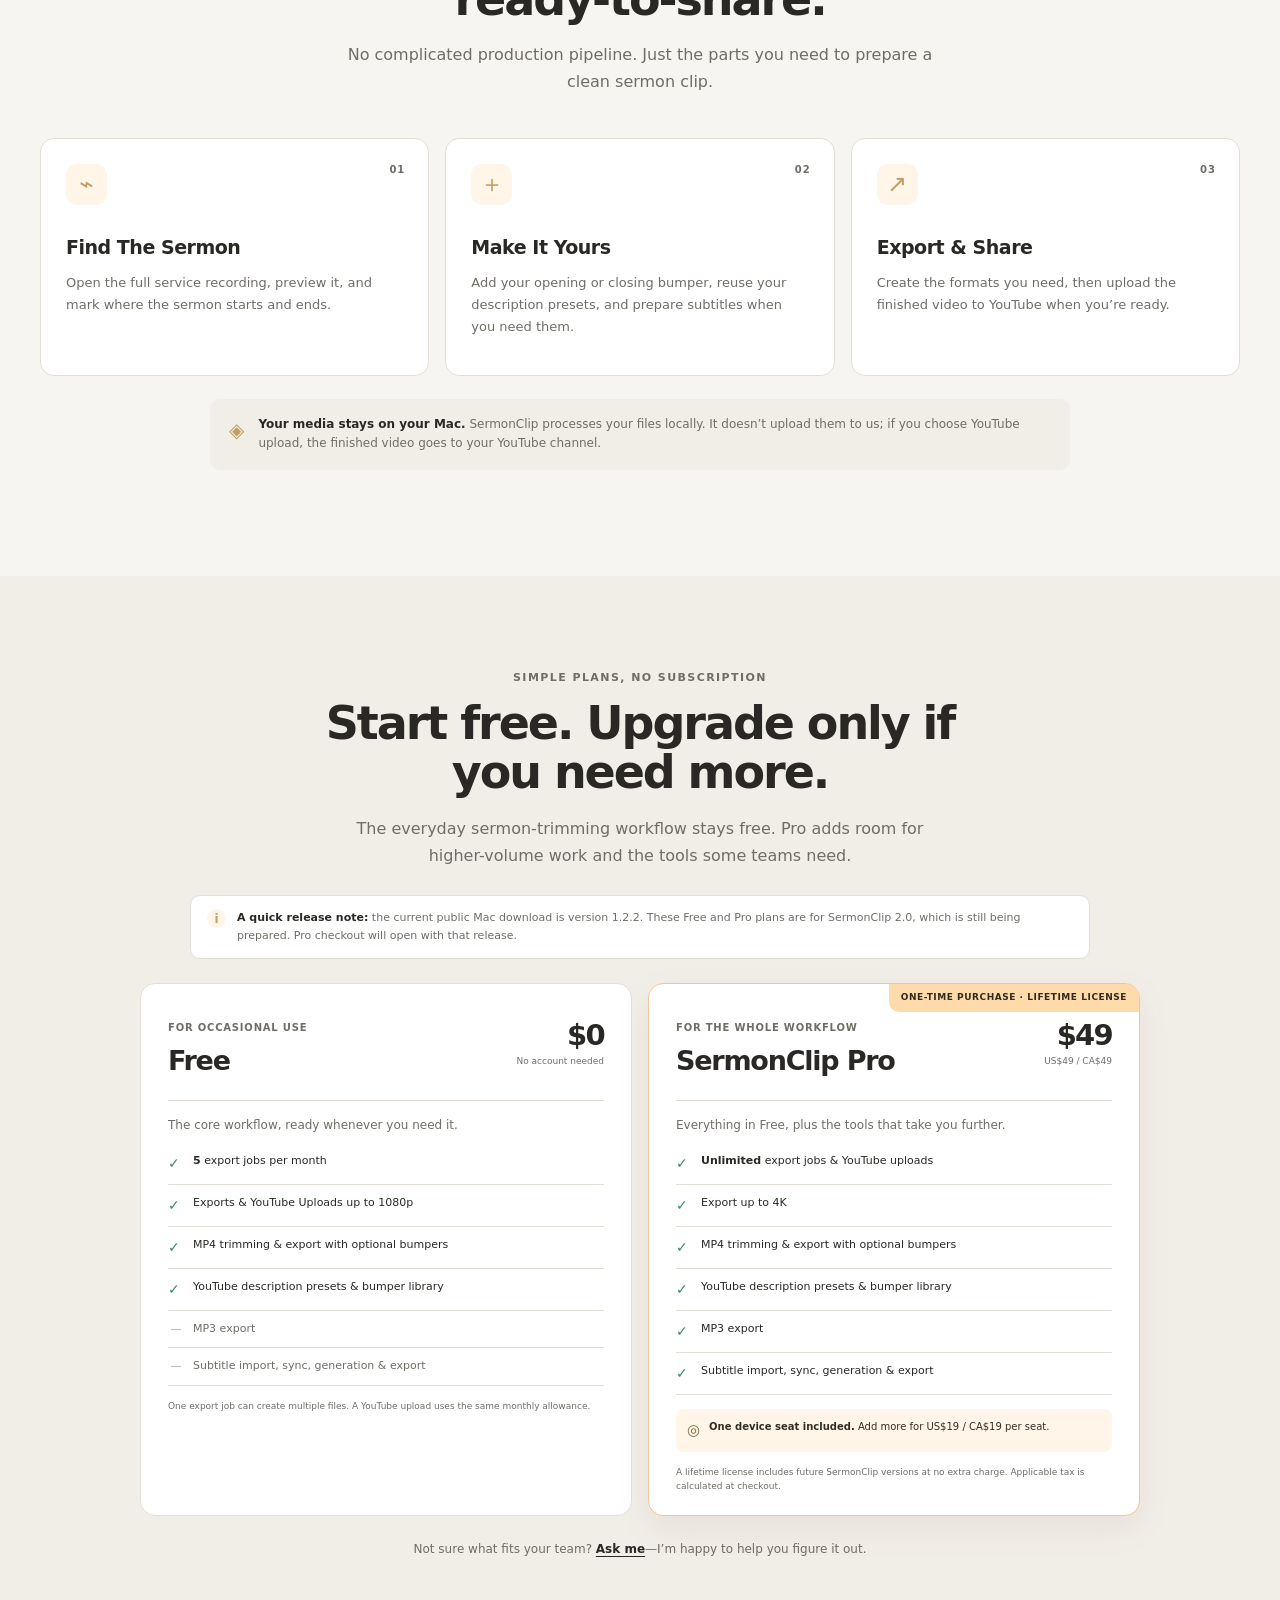
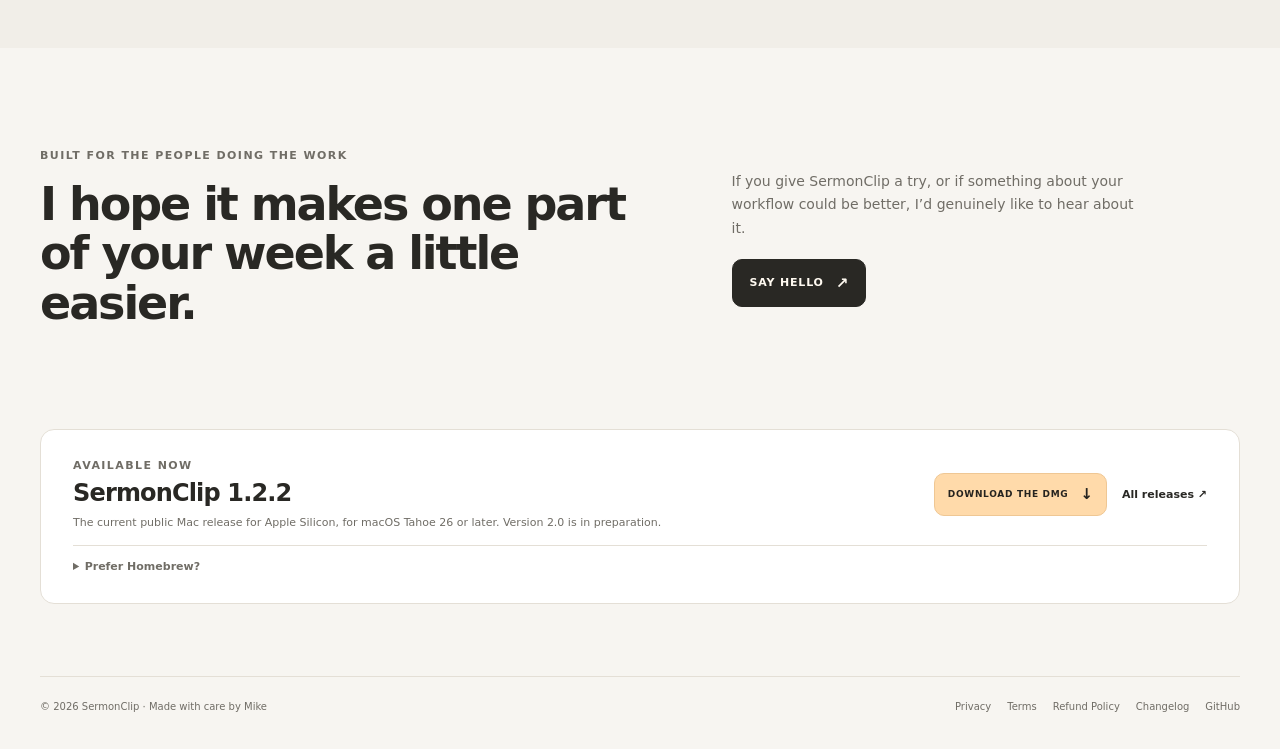
==== commit 162fcc0c: "Refresh SermonClip homepage for Free and Pro launch" ====
--- a/index.html
+++ b/index.html
@@ -3,9 +3,9 @@
 <head>
   <meta charset="utf-8">
   <meta name="viewport" content="width=device-width, initial-scale=1">
-  <meta name="description" content="SermonClip extracts a sermon from a full Sunday service recording and exports the video, audio, and subtitles.">
+  <meta name="description" content="SermonClip is a local-first Mac app made by a church media director to make turning a full service recording into a share-ready sermon simpler.">
   <meta name="theme-color" content="#f7f5f1">
-  <title>SermonClip — Sermon extraction from full service recordings</title>
+  <title>SermonClip — Made for the Sunday-to-sermon workflow</title>
   <link rel="icon" href="site-assets/favicon.png">
   <link rel="stylesheet" href="site.css">
   <!-- Google tag (gtag.js) -->
@@ -17,7 +17,7 @@
     gtag('config', 'G-7XK217PPE0');
   </script>
 </head>
-<body>
+<body class="home-page">
   <header class="site-header">
     <a class="brand" href="./" aria-label="SermonClip home">
       <picture class="brand-mark">
@@ -25,123 +25,141 @@
         <img src="site-assets/SermonClip-Lightmode-Logo.png" alt="SermonClip">
       </picture>
     </a>
-    <nav aria-label="Primary navigation"><a href="https://github.com/neatlee/SermonClip">GitHub</a></nav>
+    <nav aria-label="Primary navigation">
+      <a href="#how-it-works">How It Works</a>
+      <a href="#plans">Free &amp; Pro</a>
+      <a href="#my-story">My Story</a>
+      <a class="nav-github" href="https://github.com/neatlee/SermonClip">GitHub <span aria-hidden="true">↗</span></a>
+    </nav>
   </header>
 
   <main>
-    <section class="hero" aria-labelledby="hero-title">
-      <div class="hero-copy">
-        <p class="eyebrow">For full Sunday service recordings</p>
-        <h1 id="hero-title">Extract the sermon from your full service recording.</h1>
-        <p class="lede">SermonClip lets you choose the sermon boundaries, add opening and closing bumpers, prepare subtitles, and export the resulting video and audio files.</p>
-        <div class="hero-actions">
-          <a class="button button-primary" href="https://github.com/neatlee/SermonClip/releases/download/v1.2.2/SermonClip-1.2.2-arm64.dmg">Download for Apple Silicon</a>
-          <a class="button button-secondary" href="https://github.com/neatlee/SermonClip/releases">View releases</a>
+    <section class="home-hero" aria-labelledby="hero-title">
+      <div class="home-hero-copy">
+        <p class="home-kicker"><span class="kicker-dot" aria-hidden="true"></span> Made for the Sunday-to-sermon workflow</p>
+        <h1 id="hero-title">A simpler way to get the sermon out of the service.</h1>
+        <p class="home-hero-lede">I’m Mike, a church media director. I made SermonClip to solve a familiar problem in my own weekly workflow: turning one long service recording into a sermon video that’s ready to share.</p>
+        <div class="home-actions">
+          <a class="home-button home-button-primary" href="#plans">Explore Free &amp; Pro <span aria-hidden="true">↓</span></a>
+          <a class="home-button home-button-quiet" href="https://github.com/neatlee/SermonClip/releases">Get The Current Mac Release <span aria-hidden="true">↗</span></a>
         </div>
-        <div class="homebrew-install"><div class="install-heading">Install with Homebrew</div><pre><button class="copy-command" type="button" data-copy="brew tap neatlee/sermonclip\nbrew trust --cask neatlee/sermonclip/sermonclip\nbrew install --cask neatlee/sermonclip/sermonclip">Copy</button><code>brew tap neatlee/sermonclip
-brew trust --cask neatlee/sermonclip/sermonclip
-brew install --cask neatlee/sermonclip/sermonclip</code></pre></div>
-        <p class="microcopy">SermonClip 1.2.2 · macOS Tahoe 26+ · Apple Silicon</p>
+        <p class="home-hero-note">A practical tool, built by someone who understands the Sunday-morning side of it.</p>
       </div>
-      <div class="hero-card"><img class="hero-screenshot" src="site-assets/screens/project.png" alt="SermonClip Project Panel showing sermon trimming controls"></div>
-    </section>
 
-    <section class="section" id="features" aria-labelledby="features-title">
-      <div class="section-heading"><p class="eyebrow">What SermonClip does</p><h2 id="features-title">The steps from service recording to sermon export.</h2></div>
-      <div class="process-list">
-        <article class="process-step reveal"><span class="process-number">01</span><div><h3>Choose Your Bumpers</h3><p>Select opening and closing video or JPG bumpers, and use saved defaults from the bumper library.</p></div></article>
-        <article class="process-step reveal"><span class="process-number">02</span><div><h3>Set the Sermon Boundaries</h3><p>Import the full service recording, and mark exactly where the sermon begins and ends using the preview and waveform.</p></div></article>
-        <article class="process-step reveal"><span class="process-number">03</span><div><h3>Review the Subtitles</h3><p>Import or generate subtitles, preview them over the sermon, and adjust their timing when needed.</p></div></article>
-        <article class="process-step reveal"><span class="process-number">04</span><div><h3>Export and Upload</h3><p>Export MP4, MP3, and SRT files, and optionally upload the finished video, description, playlist selection, and subtitles to YouTube.</p></div></article>
+      <div class="home-hero-visual">
+        <div class="app-placeholder" role="img" aria-label="Temporary screenshot placeholder: a current SermonClip project view with a service-video preview, waveform, sermon start and end controls, bumpers, and export options.">
+          <div class="placeholder-topbar"><span class="placeholder-lights" aria-hidden="true"><i></i><i></i><i></i></span><span>SermonClip · Project</span><span class="placeholder-version">2.0</span></div>
+          <div class="placeholder-workspace">
+            <div class="placeholder-sidebar"><span class="placeholder-brandmark" aria-hidden="true">S</span><span class="placeholder-navline active">Project</span><span class="placeholder-navline">Bumper Library</span><span class="placeholder-navline">YouTube Settings</span></div>
+            <div class="placeholder-editor">
+              <div class="placeholder-titleline"><span></span><span></span></div>
+              <div class="placeholder-video"><span class="video-play" aria-hidden="true">▶</span><span class="video-caption">Sermon preview</span></div>
+              <div class="placeholder-waveform" aria-hidden="true"><span></span><span></span><span></span><span></span><span></span><span></span><span></span><span></span><span></span><span></span><span></span><span></span><span></span><span></span><span></span><span></span><span></span><span></span><span></span><span></span><span></span><span></span><span></span><span></span><span></span><span></span><span></span><span></span><span></span><span></span><span></span><span></span><span></span><span></span><span></span><span></span><span></span><span></span><span></span><span></span><span></span><span></span><span></span><span></span><span></span><span></span><span></span><span></span><span></span><span></span><span></span><span></span><span></span><span></span><span></span><span></span><span></span><span></span><span></span><span></span><span></span><span></span><span></span><span></span><span></span><span></span><span></span><span></span><span></span><span></span><span></span><span></span><span></span></div>
+              <div class="placeholder-controls"><span>Mark Sermon Start</span><span>Mark Sermon End</span></div>
+              <div class="placeholder-footnote">Temporary visual — replace with a current app screenshot</div>
+            </div>
+          </div>
+        </div>
+        <p class="visual-caption"><span aria-hidden="true">↳</span> Screenshot to add: the current Project panel, showing the video preview, waveform, trim controls, and export area.</p>
       </div>
     </section>
 
-    <section class="section screen-section" aria-labelledby="screens-title">
-      <div class="section-heading"><p class="eyebrow">Screens from the app</p><h2 id="screens-title">The main screens.</h2></div>
-      <div class="screen-grid">
-        <article class="screen-card reveal"><a class="screen-card-link" href="site-assets/screens/project.png" data-lightbox="Project Panel"><img class="screen-card-image" src="site-assets/screens/project.png" alt="SermonClip Project Panel showing sermon trimming controls" loading="lazy"><div class="screen-caption"><h3>Project Panel</h3><p>Choose bumpers, select the full service recording, and set the sermon boundaries.</p></div></a></article>
-        <article class="screen-card reveal"><a class="screen-card-link" href="site-assets/screens/bumpers.png" data-lightbox="Bumper Library"><img class="screen-card-image" src="site-assets/screens/bumpers.png" alt="SermonClip Bumper Library screen with opening and closing bumpers" loading="lazy"><div class="screen-caption"><h3>Bumper Library</h3><p>Store opening and closing video or JPG bumpers and choose the defaults used for new projects.</p></div></a></article>
-        <article class="screen-card reveal"><a class="screen-card-link" href="site-assets/screens/youtube.png" data-lightbox="YouTube Settings"><img class="screen-card-image" src="site-assets/screens/youtube.png" alt="SermonClip YouTube Settings screen with account connection and description presets" loading="lazy"><div class="screen-caption"><h3>YouTube Settings</h3><p>Connect a YouTube channel and manage reusable description presets for uploads.</p></div></a></article>
+    <section class="founder-note" id="my-story" aria-labelledby="story-title">
+      <div class="founder-mark" aria-hidden="true">“</div>
+      <div class="founder-copy">
+        <p class="home-overline">A little about why it exists</p>
+        <h2 id="story-title">I built the tool I wanted at church.</h2>
+        <p>Our service was already recorded. The sermon was already there. But getting just that portion ready to publish meant another round of scrubbing, trimming, exporting, and checking settings.</p>
+        <p>I wanted a calmer, more repeatable way to do that work—without sending our media to another service. So I started building SermonClip for my own workflow. I’m sharing it in case it helps with yours, too.</p>
+        <p class="founder-signoff">— Mike <span>Church media director &amp; SermonClip creator</span></p>
       </div>
+      <div class="founder-aside"><span class="aside-spark" aria-hidden="true">✳</span><p>Made for real church media work. Built one thoughtful improvement at a time.</p></div>
     </section>
 
-    <section class="split-section reveal">
-      <div><p class="eyebrow">Project settings</p><h2>Save the settings you use for each project.</h2></div>
-      <div class="split-copy"><p>SermonClip stores your bumper library, description presets, thumbnails, and YouTube preferences locally so they are available the next time you open the app.</p><a class="text-link" href="youtube-setup/">Read the YouTube user guide <span aria-hidden="true">↗</span></a></div>
+    <section class="home-section" id="how-it-works" aria-labelledby="workflow-title">
+      <div class="section-intro">
+        <p class="home-overline">A straightforward workflow</p>
+        <h2 id="workflow-title">From full recording to ready-to-share.</h2>
+        <p>No complicated production pipeline. Just the parts you need to prepare a clean sermon clip.</p>
+      </div>
+      <div class="workflow-cards">
+        <article class="workflow-card"><span class="workflow-index">01</span><div class="workflow-icon" aria-hidden="true">⌁</div><h3>Find The Sermon</h3><p>Open the full service recording, preview it, and mark where the sermon starts and ends.</p></article>
+        <article class="workflow-card"><span class="workflow-index">02</span><div class="workflow-icon" aria-hidden="true">＋</div><h3>Make It Yours</h3><p>Add your opening or closing bumper, reuse your description presets, and prepare subtitles when you need them.</p></article>
+        <article class="workflow-card"><span class="workflow-index">03</span><div class="workflow-icon" aria-hidden="true">↗</div><h3>Export &amp; Share</h3><p>Create the formats you need, then upload the finished video to YouTube when you’re ready.</p></article>
+      </div>
+      <div class="local-first-strip"><span class="local-lock" aria-hidden="true">◈</span><p><strong>Your media stays on your Mac.</strong> SermonClip processes your files locally. It doesn’t upload them to us; if you choose YouTube upload, the finished video goes to your YouTube channel.</p></div>
     </section>
 
-    <section class="download-panel reveal" id="download" aria-labelledby="download-title">
-      <div class="download-panel-row"><div class="download-panel-copy"><p class="eyebrow">Latest release</p><h2 id="download-title">SermonClip 1.2.2</h2><p>Apple Silicon Mac application for macOS Tahoe 26 or later. Download the DMG or install and update with Homebrew.</p></div><div class="download-actions"><a class="button button-primary" href="https://github.com/neatlee/SermonClip/releases/download/v1.2.2/SermonClip-1.2.2-arm64.dmg">Download for Apple Silicon</a><a class="button button-secondary" href="https://github.com/neatlee/SermonClip/releases">View releases</a></div></div><div class="homebrew-install"><div class="install-heading">Install with Homebrew</div><pre><button class="copy-command" type="button" data-copy="brew tap neatlee/sermonclip\nbrew trust --cask neatlee/sermonclip/sermonclip\nbrew install --cask neatlee/sermonclip/sermonclip">Copy</button><code>brew tap neatlee/sermonclip
+    <section class="plans-section" id="plans" aria-labelledby="plans-title">
+      <div class="section-intro plans-intro">
+        <p class="home-overline">Simple plans, no subscription</p>
+        <h2 id="plans-title">Start free. Upgrade only if you need more.</h2>
+        <p>The everyday sermon-trimming workflow stays free. Pro adds room for higher-volume work and the tools some teams need.</p>
+      </div>
+      <div class="release-note" role="note"><span class="release-note-mark" aria-hidden="true">i</span><p><strong>A quick release note:</strong> the current public Mac download is version 1.2.2. These Free and Pro plans are for SermonClip 2.0, which is still being prepared. Pro checkout will open with that release.</p></div>
+      <div class="plan-grid">
+        <article class="plan-card free-plan">
+          <div class="plan-heading"><div><p class="plan-label">For occasional use</p><h3>Free</h3></div><div class="plan-price"><span>$0</span><small>No account needed</small></div></div>
+          <p class="plan-summary">The core workflow, ready whenever you need it.</p>
+          <ul class="plan-features">
+            <li><span class="feature-check" aria-hidden="true">✓</span><span><strong>5</strong> export jobs per month</span></li>
+            <li><span class="feature-check" aria-hidden="true">✓</span><span>Exports &amp; YouTube Uploads up to 1080p</span></li>
+            <li><span class="feature-check" aria-hidden="true">✓</span><span>MP4 trimming &amp; export with optional bumpers</span></li>
+            <li><span class="feature-check" aria-hidden="true">✓</span><span>YouTube description presets &amp; bumper library</span></li>
+            <li class="feature-not-included"><span aria-hidden="true">—</span><span>MP3 export</span></li>
+            <li class="feature-not-included"><span aria-hidden="true">—</span><span>Subtitle import, sync, generation &amp; export</span></li>
+          </ul>
+          <p class="plan-footnote">One export job can create multiple files. A YouTube upload uses the same monthly allowance.</p>
+        </article>
+        <article class="plan-card pro-plan">
+          <div class="pro-ribbon">One-time purchase · lifetime license</div>
+          <div class="plan-heading"><div><p class="plan-label">For the whole workflow</p><h3>SermonClip Pro</h3></div><div class="plan-price"><span>$49</span><small>US$49 / CA$49</small></div></div>
+          <p class="plan-summary">Everything in Free, plus the tools that take you further.</p>
+          <ul class="plan-features">
+            <li><span class="feature-check" aria-hidden="true">✓</span><span><strong>Unlimited</strong> export jobs &amp; YouTube uploads</span></li>
+            <li><span class="feature-check" aria-hidden="true">✓</span><span>Export up to 4K</span></li>
+            <li><span class="feature-check" aria-hidden="true">✓</span><span>MP4 trimming &amp; export with optional bumpers</span></li>
+            <li><span class="feature-check" aria-hidden="true">✓</span><span>YouTube description presets &amp; bumper library</span></li>
+            <li><span class="feature-check" aria-hidden="true">✓</span><span>MP3 export</span></li>
+            <li><span class="feature-check" aria-hidden="true">✓</span><span>Subtitle import, sync, generation &amp; export</span></li>
+          </ul>
+          <div class="seat-note"><span class="seat-icon" aria-hidden="true">◎</span><p><strong>One device seat included.</strong> Add more for US$19 / CA$19 per seat.</p></div>
+          <p class="plan-footnote">A lifetime license includes future SermonClip versions at no extra charge. Applicable tax is calculated at checkout.</p>
+        </article>
+      </div>
+      <p class="plans-contact">Not sure what fits your team? <a href="mailto:mike@neatlee.com">Ask me</a>—I’m happy to help you figure it out.</p>
+    </section>
+
+    <section class="closing-note" aria-labelledby="closing-title">
+      <div><p class="home-overline">Built for the people doing the work</p><h2 id="closing-title">I hope it makes one part of your week a little easier.</h2></div>
+      <div class="closing-copy"><p>If you give SermonClip a try, or if something about your workflow could be better, I’d genuinely like to hear about it.</p><a class="home-button home-button-dark" href="mailto:mike@neatlee.com">Say Hello <span aria-hidden="true">↗</span></a></div>
+    </section>
+
+    <section class="current-release" id="download" aria-labelledby="download-title">
+      <div class="release-copy"><p class="home-overline">Available now</p><h2 id="download-title">SermonClip 1.2.2</h2><p>The current public Mac release for Apple Silicon, for macOS Tahoe 26 or later. Version 2.0 is in preparation.</p></div>
+      <div class="release-actions"><a class="home-button home-button-primary" href="https://github.com/neatlee/SermonClip/releases/download/v1.2.2/SermonClip-1.2.2-arm64.dmg">Download The DMG <span aria-hidden="true">↓</span></a><a class="release-text-link" href="https://github.com/neatlee/SermonClip/releases">All releases <span aria-hidden="true">↗</span></a></div>
+      <details class="homebrew-details"><summary>Prefer Homebrew?</summary><div class="homebrew-install"><div class="install-heading">Install or update with Homebrew</div><pre><button class="copy-command" type="button" data-copy="brew tap neatlee/sermonclip\nbrew trust --cask neatlee/sermonclip/sermonclip\nbrew install --cask neatlee/sermonclip/sermonclip">Copy</button><code>brew tap neatlee/sermonclip
 brew trust --cask neatlee/sermonclip/sermonclip
-brew install --cask neatlee/sermonclip/sermonclip</code></pre></div>
+brew install --cask neatlee/sermonclip/sermonclip</code></pre></div></details>
     </section>
   </main>
 
   <footer class="site-footer">
-    <span>© <span data-current-year>2026</span> SermonClip</span>
+    <span>© <span data-current-year>2026</span> SermonClip · Made with care by Mike</span>
     <span class="footer-links"><a href="privacy/">Privacy</a><a href="terms/">Terms</a><a href="refund/">Refund Policy</a><a href="changelog/">Changelog</a><a href="https://github.com/neatlee/SermonClip">GitHub</a></span>
   </footer>
-  <dialog class="lightbox" aria-label="Screenshot preview">
-    <button class="lightbox-close" type="button" aria-label="Close screenshot preview"><span aria-hidden="true">×</span><span>CLOSE</span></button>
-    <button class="lightbox-nav lightbox-prev" type="button" aria-label="Previous screenshot"><span aria-hidden="true">‹</span></button>
-    <img src="" alt="">
-    <button class="lightbox-nav lightbox-next" type="button" aria-label="Next screenshot"><span aria-hidden="true">›</span></button>
-  </dialog>
   <script>
-    document.documentElement.classList.add('js');
-    const revealItems = document.querySelectorAll('.reveal');
-    if ('IntersectionObserver' in window) {
-      const observer = new IntersectionObserver((entries, instance) => {
-        entries.forEach((entry) => {
-          if (!entry.isIntersecting) return;
-          entry.target.classList.add('is-visible');
-          instance.unobserve(entry.target);
-        });
-      }, { threshold: 0.14, rootMargin: '0px 0px -8% 0px' });
-      revealItems.forEach((item) => observer.observe(item));
-    } else {
-      revealItems.forEach((item) => item.classList.add('is-visible'));
-    }
-
-    const lightbox = document.querySelector('.lightbox');
-    const lightboxImage = lightbox.querySelector('img');
-    const lightboxLinks = [...document.querySelectorAll('[data-lightbox]')];
-    let lightboxIndex = 0;
-    const showLightboxImage = (index) => {
-      lightboxIndex = (index + lightboxLinks.length) % lightboxLinks.length;
-      const link = lightboxLinks[lightboxIndex];
-      lightboxImage.src = link.href;
-      lightboxImage.alt = link.querySelector('img').alt;
-    };
-    lightboxLinks.forEach((link, index) => {
-      link.addEventListener('click', (event) => {
-        if (window.matchMedia('(max-width: 800px)').matches) {
-          event.preventDefault();
-          return;
-        }
-        event.preventDefault();
-        showLightboxImage(index);
-        lightbox.showModal();
-      });
-    });
-
     document.querySelectorAll('.copy-command').forEach((button) => {
       button.addEventListener('click', async () => {
-        await navigator.clipboard.writeText(button.dataset.copy);
-        const original = button.textContent;
-        button.textContent = 'Copied';
-        window.setTimeout(() => { button.textContent = original; }, 1500);
+        try {
+          await navigator.clipboard.writeText(button.dataset.copy);
+          const original = button.textContent;
+          button.textContent = 'Copied';
+          window.setTimeout(() => { button.textContent = original; }, 1500);
+        } catch {
+          button.textContent = 'Copy manually';
+        }
       });
-    });
-    lightbox.querySelector('.lightbox-prev').addEventListener('click', () => showLightboxImage(lightboxIndex - 1));
-    lightbox.querySelector('.lightbox-next').addEventListener('click', () => showLightboxImage(lightboxIndex + 1));
-    lightbox.querySelector('.lightbox-close').addEventListener('click', () => lightbox.close());
-    lightbox.addEventListener('click', (event) => {
-      if (event.target === lightbox) lightbox.close();
-    });
-    lightbox.addEventListener('keydown', (event) => {
-      if (event.key === 'ArrowLeft') showLightboxImage(lightboxIndex - 1);
-      if (event.key === 'ArrowRight') showLightboxImage(lightboxIndex + 1);
     });
     document.querySelectorAll('[data-current-year]').forEach((element) => {
       element.textContent = new Date().getFullYear();
--- a/site.css
+++ b/site.css
@@ -106,3 +106,219 @@
 @media (max-width:800px) { .hero { grid-template-columns:1fr; gap:42px; padding:64px 0 76px; }.screen-grid,.split-section { grid-template-columns:1fr; }.screen-card-link { flex-direction:column; align-items:stretch; gap:8px; }.screen-card-image { flex-basis:auto; max-width:100%; }.screen-card:nth-child(even) .screen-card-image,.screen-card:nth-child(even) .screen-caption { order:initial; }.section-heading { display:block; }.section-heading h2 { margin-top:10px; text-align:left; }.process-list::before { left:18px; }.process-step,.process-step:nth-child(even) { width:100%; margin-left:0; }.split-section { gap:18px; }.download-panel-row { display:block; }.download-actions { justify-content:flex-start; margin-top:20px; } }
 @media (max-width:800px) { .screen-card-link { cursor:default; } }
 @media (max-width:560px) { .site-header, main, .site-footer { width:min(100% - 32px, 1120px); }.site-header { align-items:center; gap:18px; }.brand { width:137px; } nav { flex-wrap:wrap; justify-content:flex-end; gap:10px 14px; font-size:12px; }.hero { padding-top:48px; }.lede { font-size:17px; }.feature-card { min-height:0; }.feature-number { margin-bottom:28px; }.site-footer { display:block; }.footer-links { margin-top:13px; flex-wrap:wrap; } }
+
+/* Main marketing page refresh */
+.home-page {
+  --home-ink:#292824;
+  --home-muted:#706d66;
+  --home-paper:#f7f5f1;
+  --home-card:#fff;
+  --home-line:#e4dfd6;
+  --home-gold:#c39d66;
+  --home-yellow:#ffdaaa;
+  --home-yellow-line:#efc794;
+  background:var(--home-paper);
+  color:var(--home-ink);
+}
+@media (prefers-color-scheme:dark) {
+  .home-page { --home-ink:#f4f0e8; --home-muted:#c0baaf; --home-paper:#20211f; --home-card:#292b29; --home-line:#45463f; --home-gold:#d5b783; --home-yellow:#ffd49e; --home-yellow-line:#d5ae78; }
+}
+.home-page .site-header,
+.home-page main,
+.home-page .site-footer { width:min(1200px,calc(100% - 64px)); }
+.home-page .site-header { min-height:92px; padding:18px 0; border-color:var(--home-line); }
+.home-page .brand { width:158px; }
+.home-page .brand-mark img { max-height:64px; }
+.home-page nav { gap:clamp(16px,2.5vw,34px); color:var(--home-muted); font-size:13px; }
+.home-page nav a { transition:color .2s ease; }
+.home-page nav a:hover { color:var(--home-ink); }
+.home-page .nav-github { padding:9px 13px; border:1px solid var(--home-line); border-radius:9px; color:var(--home-ink); }
+.home-page .nav-github span { margin-left:4px; color:var(--home-gold); }
+.home-hero { display:grid; grid-template-columns:minmax(0,.96fr) minmax(0,1.04fr); align-items:center; gap:clamp(40px,7vw,92px); padding:90px 0 104px; }
+.home-hero-copy { max-width:590px; }
+.home-kicker,.home-overline { margin:0 0 16px; color:var(--home-muted); font-size:11px; font-weight:760; letter-spacing:.13em; line-height:1.4; text-transform:uppercase; }
+.kicker-dot { display:inline-block; width:8px; height:8px; margin:0 8px 1px 0; border-radius:50%; background:var(--home-gold); }
+.home-hero h1 { max-width:610px; margin:0 0 24px; font-size:clamp(44px,6vw,72px); line-height:.99; letter-spacing:-.06em; }
+.home-hero-lede { max-width:555px; margin:0; color:var(--home-muted); font-size:clamp(17px,1.8vw,20px); line-height:1.65; }
+.home-actions { display:flex; flex-wrap:wrap; align-items:center; gap:12px; margin-top:30px; }
+.home-button { display:inline-flex; min-height:48px; align-items:center; justify-content:center; gap:12px; padding:12px 17px; border:1px solid transparent; border-radius:10px; font-size:11px; font-weight:780; letter-spacing:.075em; line-height:1.2; text-align:center; text-decoration:none; text-transform:uppercase; transition:transform .18s ease,box-shadow .18s ease,background-color .18s ease,border-color .18s ease; }
+.home-button:hover { transform:translateY(-2px); box-shadow:0 9px 22px rgba(46,36,21,.12); }
+.home-button:focus-visible,.home-page a:focus-visible,.homebrew-details summary:focus-visible { outline:3px solid var(--home-gold); outline-offset:3px; }
+.home-button-primary { background:var(--home-yellow); border-color:var(--home-yellow-line); color:#25231f; }
+.home-button-primary:hover { background:#ffca82; }
+.home-button-quiet { background:var(--home-card); border-color:var(--home-line); color:var(--home-ink); }
+.home-button-quiet:hover { border-color:var(--home-gold); }
+.home-button span { font-size:15px; letter-spacing:0; }
+.home-hero-note { margin:16px 0 0; color:var(--home-muted); font-size:12px; }
+.home-hero-visual { min-width:0; }
+.app-placeholder { overflow:hidden; border:1px solid var(--home-line); border-radius:19px; background:#222523; box-shadow:0 28px 80px rgba(39,35,28,.17); color:#f7f1e6; transform:rotate(.6deg); }
+.placeholder-topbar { display:flex; height:46px; align-items:center; gap:11px; padding:0 15px; border-bottom:1px solid rgba(255,255,255,.1); color:#dedbd4; font-size:11px; font-weight:650; }
+.placeholder-lights { display:flex; gap:5px; }
+.placeholder-lights i { width:8px; height:8px; border-radius:50%; background:#ed6a5e; }
+.placeholder-lights i:nth-child(2) { background:#f3c44e; }
+.placeholder-lights i:nth-child(3) { background:#61bd67; }
+.placeholder-version { margin-left:auto; padding:4px 7px; border:1px solid rgba(255,255,255,.14); border-radius:5px; color:#c5b28d; font-size:9px; letter-spacing:.08em; }
+.placeholder-workspace { display:grid; min-height:340px; grid-template-columns:104px minmax(0,1fr); }
+.placeholder-sidebar { display:flex; flex-direction:column; align-items:stretch; gap:12px; padding:17px 11px; border-right:1px solid rgba(255,255,255,.1); background:#1b1f1d; }
+.placeholder-brandmark { display:grid; width:30px; height:30px; place-items:center; margin:0 0 3px 4px; border-radius:9px; background:#37362f; color:#e2bd80; font-size:18px; font-weight:750; }
+.placeholder-navline { padding:8px 7px; border-radius:6px; color:#a8a79f; font-size:9px; }
+.placeholder-navline.active { background:#3a3327; color:#f0c783; }
+.placeholder-editor { position:relative; display:flex; min-width:0; flex-direction:column; padding:17px 17px 13px; }
+.placeholder-titleline { display:flex; justify-content:space-between; margin:2px 0 14px; }
+.placeholder-titleline span:first-child { width:35%; height:9px; border-radius:5px; background:#dedbd4; }
+.placeholder-titleline span:last-child { width:18%; height:8px; border-radius:5px; background:#51534d; }
+.placeholder-video { position:relative; display:grid; min-height:185px; place-items:center; overflow:hidden; border:1px solid rgba(255,255,255,.14); border-radius:9px; background:radial-gradient(ellipse at 55% 44%,#6d716d 0,#474a47 29%,#323632 70%); }
+.placeholder-video::before,.placeholder-video::after { position:absolute; bottom:0; width:42%; height:44%; background:linear-gradient(145deg,transparent 30%,rgba(20,22,20,.5) 30%); content:""; }
+.placeholder-video::before { left:0; }
+.placeholder-video::after { right:0; transform:scaleX(-1); }
+.video-play { z-index:1; display:grid; width:38px; height:38px; place-items:center; padding-left:2px; border:1px solid rgba(255,255,255,.6); border-radius:50%; background:rgba(0,0,0,.25); color:#fff; font-size:13px; }
+.video-caption { position:absolute; right:10px; bottom:8px; z-index:2; color:#e6e2d9; font-size:8px; }
+.placeholder-waveform { position:relative; display:flex; height:47px; align-items:center; justify-content:space-between; gap:2px; margin-top:8px; overflow:hidden; border-radius:5px; background:#293c50; }
+.placeholder-waveform::after { position:absolute; top:0; bottom:0; left:55%; width:2px; background:#ffe2b4; box-shadow:0 0 0 3px rgba(255,226,180,.17); content:""; }
+.placeholder-waveform span { width:2px; min-width:2px; border-radius:2px; background:#a9bfd0; opacity:.82; }
+.placeholder-waveform span:nth-child(5n) { height:82%; }.placeholder-waveform span:nth-child(4n) { height:52%; }.placeholder-waveform span:nth-child(3n) { height:70%; }.placeholder-waveform span:nth-child(2n) { height:36%; }.placeholder-waveform span:nth-child(7n) { height:92%; }
+.placeholder-controls { display:grid; grid-template-columns:1fr 1fr; gap:8px; margin-top:10px; }
+.placeholder-controls span { padding:9px 7px; border-radius:6px; background:#3c855f; color:#fff; font-size:8px; font-weight:750; letter-spacing:.06em; text-align:center; text-transform:uppercase; }
+.placeholder-controls span:last-child { background:#d74343; }
+.placeholder-footnote { margin-top:auto; padding-top:12px; color:#c7b38f; font-size:9px; text-align:right; }
+.visual-caption { margin:16px 0 0; color:var(--home-muted); font-size:11px; line-height:1.5; }
+.visual-caption span { padding-right:5px; color:var(--home-gold); }
+.founder-note { display:grid; grid-template-columns:54px minmax(0,1fr) minmax(170px,.42fr); align-items:start; gap:28px; padding:58px clamp(25px,5vw,70px); border:1px solid var(--home-line); border-radius:18px; background:var(--home-card); }
+.founder-mark { color:var(--home-gold); font-family:Georgia,serif; font-size:76px; line-height:.9; }
+.founder-copy { max-width:670px; }
+.founder-copy h2,.section-intro h2,.closing-note h2 { margin:0 0 17px; font-size:clamp(32px,4vw,46px); line-height:1.08; letter-spacing:-.045em; }
+.founder-copy > p:not(.home-overline):not(.founder-signoff) { margin:0 0 13px; color:var(--home-muted); font-size:15px; line-height:1.75; }
+.founder-signoff { display:flex; flex-direction:column; gap:3px; margin:21px 0 0; font-size:14px; font-weight:750; }
+.founder-signoff span { color:var(--home-muted); font-size:12px; font-weight:500; }
+.founder-aside { align-self:center; padding:19px; border-left:1px solid var(--home-line); color:var(--home-muted); }
+.founder-aside p { margin:10px 0 0; font-size:13px; line-height:1.65; }
+.aside-spark { color:var(--home-gold); font-size:25px; }
+.home-section { padding:116px 0 106px; }
+.section-intro { max-width:700px; margin:0 auto 42px; text-align:center; }
+.section-intro .home-overline { margin-bottom:13px; }
+.section-intro h2 { max-width:660px; margin-inline:auto; }
+.section-intro > p:last-child { max-width:590px; margin:0 auto; color:var(--home-muted); font-size:16px; line-height:1.7; }
+.workflow-cards { display:grid; grid-template-columns:repeat(3,minmax(0,1fr)); gap:16px; }
+.workflow-card { position:relative; min-height:238px; padding:25px 25px 23px; border:1px solid var(--home-line); border-radius:14px; background:var(--home-card); }
+.workflow-index { position:absolute; top:23px; right:23px; color:var(--home-muted); font-size:10px; font-weight:750; letter-spacing:.1em; }
+.workflow-icon { display:grid; width:41px; height:41px; place-items:center; margin-bottom:28px; border-radius:11px; background:var(--secondary); color:var(--home-gold); font-size:24px; font-weight:500; }
+.workflow-card h3 { margin:0 0 10px; font-size:19px; letter-spacing:-.025em; }
+.workflow-card p { margin:0; color:var(--home-muted); font-size:13px; line-height:1.7; }
+.local-first-strip { display:flex; align-items:flex-start; gap:14px; max-width:860px; margin:23px auto 0; padding:16px 19px; border-radius:10px; background:var(--surface-soft); }
+.local-lock { flex:0 0 auto; color:var(--home-gold); font-size:20px; }
+.local-first-strip p { margin:0; color:var(--home-muted); font-size:12px; line-height:1.65; }
+.local-first-strip strong { color:var(--home-ink); }
+.plans-section { margin:0 calc((min(1200px,100vw - 64px) - 100vw)/2); padding:94px max(32px,calc((100vw - 1110px)/2)) 90px; background:var(--surface-soft); }
+.plans-intro { margin-bottom:26px; }
+.release-note { display:flex; max-width:900px; align-items:flex-start; gap:11px; margin:0 auto 24px; padding:13px 16px; border:1px solid var(--home-line); border-radius:10px; background:var(--home-card); }
+.release-note-mark { display:grid; flex:0 0 19px; height:19px; place-items:center; border-radius:50%; background:var(--secondary); color:var(--home-gold); font-size:12px; font-weight:800; }
+.release-note p { margin:0; color:var(--home-muted); font-size:11px; line-height:1.6; }
+.release-note strong { color:var(--home-ink); }
+.plan-grid { display:grid; max-width:1000px; grid-template-columns:1fr 1fr; gap:16px; margin:0 auto; }
+.plan-card { position:relative; display:flex; min-width:0; flex-direction:column; padding:25px 27px 21px; border:1px solid var(--home-line); border-radius:15px; background:var(--home-card); }
+.pro-plan { border-color:var(--home-yellow-line); box-shadow:0 12px 34px rgba(115,82,38,.08); }
+.pro-ribbon { position:absolute; top:0; right:0; padding:7px 12px; border-radius:0 14px 0 10px; background:var(--home-yellow); color:#302a20; font-size:9px; font-weight:780; letter-spacing:.06em; text-transform:uppercase; }
+.plan-heading { display:flex; align-items:flex-start; justify-content:space-between; gap:12px; padding:11px 0 18px; border-bottom:1px solid var(--home-line); }
+.plan-label { margin:0 0 5px; color:var(--home-muted); font-size:10px; font-weight:700; letter-spacing:.08em; text-transform:uppercase; }
+.plan-heading h3 { margin:0; font-size:27px; letter-spacing:-.045em; }
+.plan-price { display:flex; flex-direction:column; align-items:flex-end; padding-top:1px; }
+.plan-price span { font-size:29px; font-weight:780; letter-spacing:-.06em; line-height:1; }
+.plan-price small { margin-top:5px; color:var(--home-muted); font-size:9px; }
+.plan-summary { margin:15px 0 8px; color:var(--home-muted); font-size:12px; }
+.plan-features { display:grid; gap:0; margin:0; padding:0; list-style:none; }
+.plan-features li { display:grid; grid-template-columns:16px 1fr; gap:9px; padding:10px 0; border-bottom:1px solid var(--home-line); font-size:11px; line-height:1.5; }
+.feature-check { color:#398764; font-size:14px; font-weight:800; }
+.feature-not-included { color:var(--home-muted); }
+.feature-not-included > span:first-child { color:#aaa59b; text-align:center; }
+.plan-footnote { margin:13px 0 0; color:var(--home-muted); font-size:9px; line-height:1.6; }
+.seat-note { display:flex; align-items:flex-start; gap:9px; margin-top:14px; padding:10px 11px; border-radius:8px; background:var(--secondary); color:#332d24; }
+.seat-icon { flex:0 0 auto; color:#8a6b3d; font-size:15px; }
+.seat-note p { margin:0; font-size:10px; line-height:1.55; }
+.seat-note strong { font-weight:800; }
+.plans-contact { margin:24px 0 0; color:var(--home-muted); font-size:12px; text-align:center; }
+.plans-contact a { color:var(--home-ink); font-weight:750; text-underline-offset:3px; }
+.closing-note { display:grid; grid-template-columns:1.1fr .9fr; align-items:center; gap:70px; padding:100px 0; }
+.closing-note h2 { max-width:620px; margin-bottom:0; }
+.closing-copy { max-width:420px; }
+.closing-copy > p { margin:0 0 18px; color:var(--home-muted); font-size:14px; line-height:1.7; }
+.home-button-dark { background:#292824; border-color:#292824; color:#fffaf1; }
+.home-button-dark:hover { background:#41403a; }
+.current-release { display:grid; grid-template-columns:minmax(0,1fr) auto; align-items:center; gap:14px 26px; margin:0 0 72px; padding:28px 32px; border:1px solid var(--home-line); border-radius:14px; background:var(--home-card); }
+.release-copy .home-overline { margin-bottom:8px; }
+.release-copy h2 { margin:0 0 7px; font-size:24px; letter-spacing:-.035em; }
+.release-copy > p:last-child { margin:0; color:var(--home-muted); font-size:11px; line-height:1.6; }
+.release-actions { display:flex; flex-wrap:wrap; align-items:center; justify-content:flex-end; gap:15px; }
+.release-actions .home-button { min-height:43px; padding:10px 13px; font-size:9px; }
+.release-text-link { color:var(--home-ink); font-size:11px; font-weight:700; text-decoration:none; }
+.release-text-link:hover { text-decoration:underline; text-underline-offset:3px; }
+.homebrew-details { grid-column:1/-1; border-top:1px solid var(--home-line); padding-top:12px; }
+.homebrew-details summary { width:fit-content; color:var(--home-muted); cursor:pointer; font-size:11px; font-weight:700; }
+.homebrew-details .homebrew-install { max-width:620px; margin-top:12px; }
+.homebrew-details .install-heading { color:var(--home-muted); font-size:10px; }
+.homebrew-details pre { position:relative; overflow:auto; margin:0; padding:12px 75px 12px 13px; border:1px solid var(--home-line); border-radius:8px; background:var(--home-paper); color:var(--home-ink); font:10px/1.6 ui-monospace,SFMono-Regular,Menlo,monospace; }
+.homebrew-details .copy-command { top:31px; right:8px; }
+.homebrew-details code { white-space:pre; }
+.home-page .site-footer { align-items:flex-start; padding:22px 0 34px; border-color:var(--home-line); color:var(--home-muted); font-size:10px; }
+.home-page .footer-links { gap:16px; }
+.home-page .footer-links a { color:var(--home-muted); }
+
+@media (max-width:900px) {
+  .home-hero { grid-template-columns:1fr; gap:44px; padding:72px 0 82px; }
+  .home-hero-copy { max-width:720px; }
+  .home-hero-visual { width:min(100%,760px); margin-inline:auto; }
+  .founder-note { grid-template-columns:40px minmax(0,1fr); }
+  .founder-aside { grid-column:2; padding:16px 0 0; border-top:1px solid var(--home-line); border-left:0; }
+  .founder-aside p { max-width:420px; }
+  .plans-section { margin-inline:calc((100% - 100vw)/2); padding-inline:32px; }
+}
+@media (max-width:650px) {
+  .home-page .site-header,.home-page main,.home-page .site-footer { width:calc(100% - 36px); }
+  .home-page .site-header { min-height:76px; align-items:flex-start; gap:16px; }
+  .home-page .brand { width:125px; flex:0 0 auto; }
+  .home-page nav { justify-content:flex-end; gap:8px 14px; padding-top:4px; font-size:10px; }
+  .home-page .nav-github { padding:5px 8px; }
+  .home-hero { gap:33px; padding:57px 0 65px; }
+  .home-hero h1 { font-size:clamp(43px,12vw,64px); }
+  .home-hero-lede { font-size:16px; }
+  .home-actions { align-items:stretch; }
+  .home-button { min-height:46px; padding-inline:12px; font-size:9px; }
+  .app-placeholder { border-radius:13px; transform:none; }
+  .placeholder-workspace { min-height:265px; grid-template-columns:75px minmax(0,1fr); }
+  .placeholder-sidebar { gap:8px; padding:12px 7px; }
+  .placeholder-navline { padding:7px 5px; font-size:7px; }
+  .placeholder-editor { padding:12px 10px 10px; }
+  .placeholder-video { min-height:145px; }
+  .placeholder-controls span { font-size:6px; }
+  .placeholder-footnote { font-size:7px; }
+  .founder-note { grid-template-columns:1fr; gap:7px; padding:28px 24px; }
+  .founder-mark { font-size:53px; }
+  .founder-aside { grid-column:auto; }
+  .home-section { padding:77px 0; }
+  .section-intro { margin-bottom:28px; text-align:left; }
+  .section-intro h2 { margin-inline:0; font-size:35px; }
+  .section-intro > p:last-child { margin-inline:0; }
+  .workflow-cards { grid-template-columns:1fr; gap:10px; }
+  .workflow-card { min-height:0; padding:20px; }
+  .workflow-icon { margin-bottom:18px; }
+  .local-first-strip { padding:14px; }
+  .plans-section { margin-inline:calc((100% - 100vw)/2); padding:70px 18px; }
+  .plans-intro { text-align:left; }
+  .plans-intro h2 { font-size:36px; }
+  .release-note { margin-bottom:17px; padding:12px; }
+  .plan-grid { grid-template-columns:1fr; }
+  .plan-card { padding:22px 20px 18px; }
+  .pro-ribbon { max-width:60%; font-size:7px; }
+  .plan-heading { padding-top:22px; }
+  .plan-heading h3 { font-size:23px; }
+  .plan-price span { font-size:26px; }
+  .closing-note { grid-template-columns:1fr; gap:19px; padding:75px 0; }
+  .closing-note h2 { font-size:36px; }
+  .current-release { grid-template-columns:1fr; gap:18px; margin-bottom:48px; padding:22px 18px; }
+  .release-actions { justify-content:flex-start; }
+  .home-page .site-footer { display:block; }
+  .home-page .footer-links { margin-top:12px; flex-wrap:wrap; gap:10px 15px; }
+}
+@media (prefers-reduced-motion:reduce) {
+  .home-button,.home-page nav a { transition:none; }
+  .home-button:hover { transform:none; }
+}
